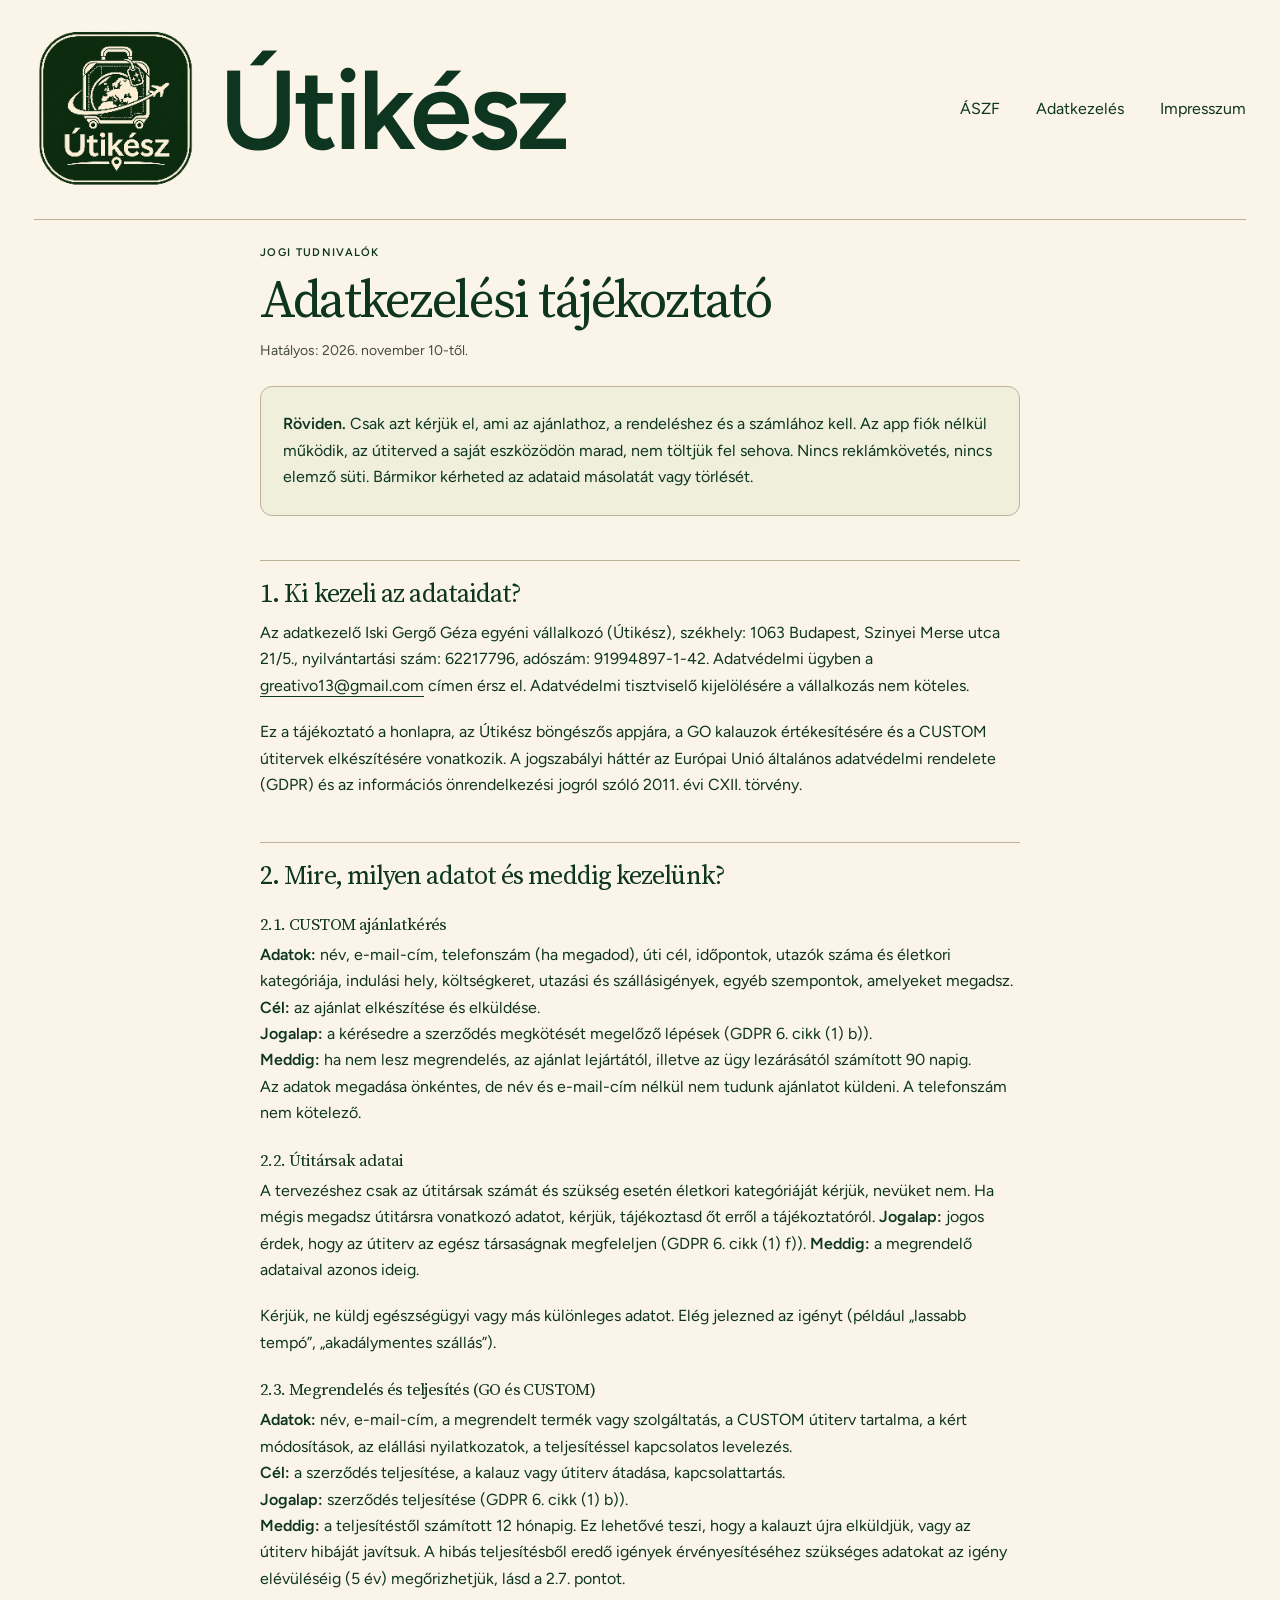
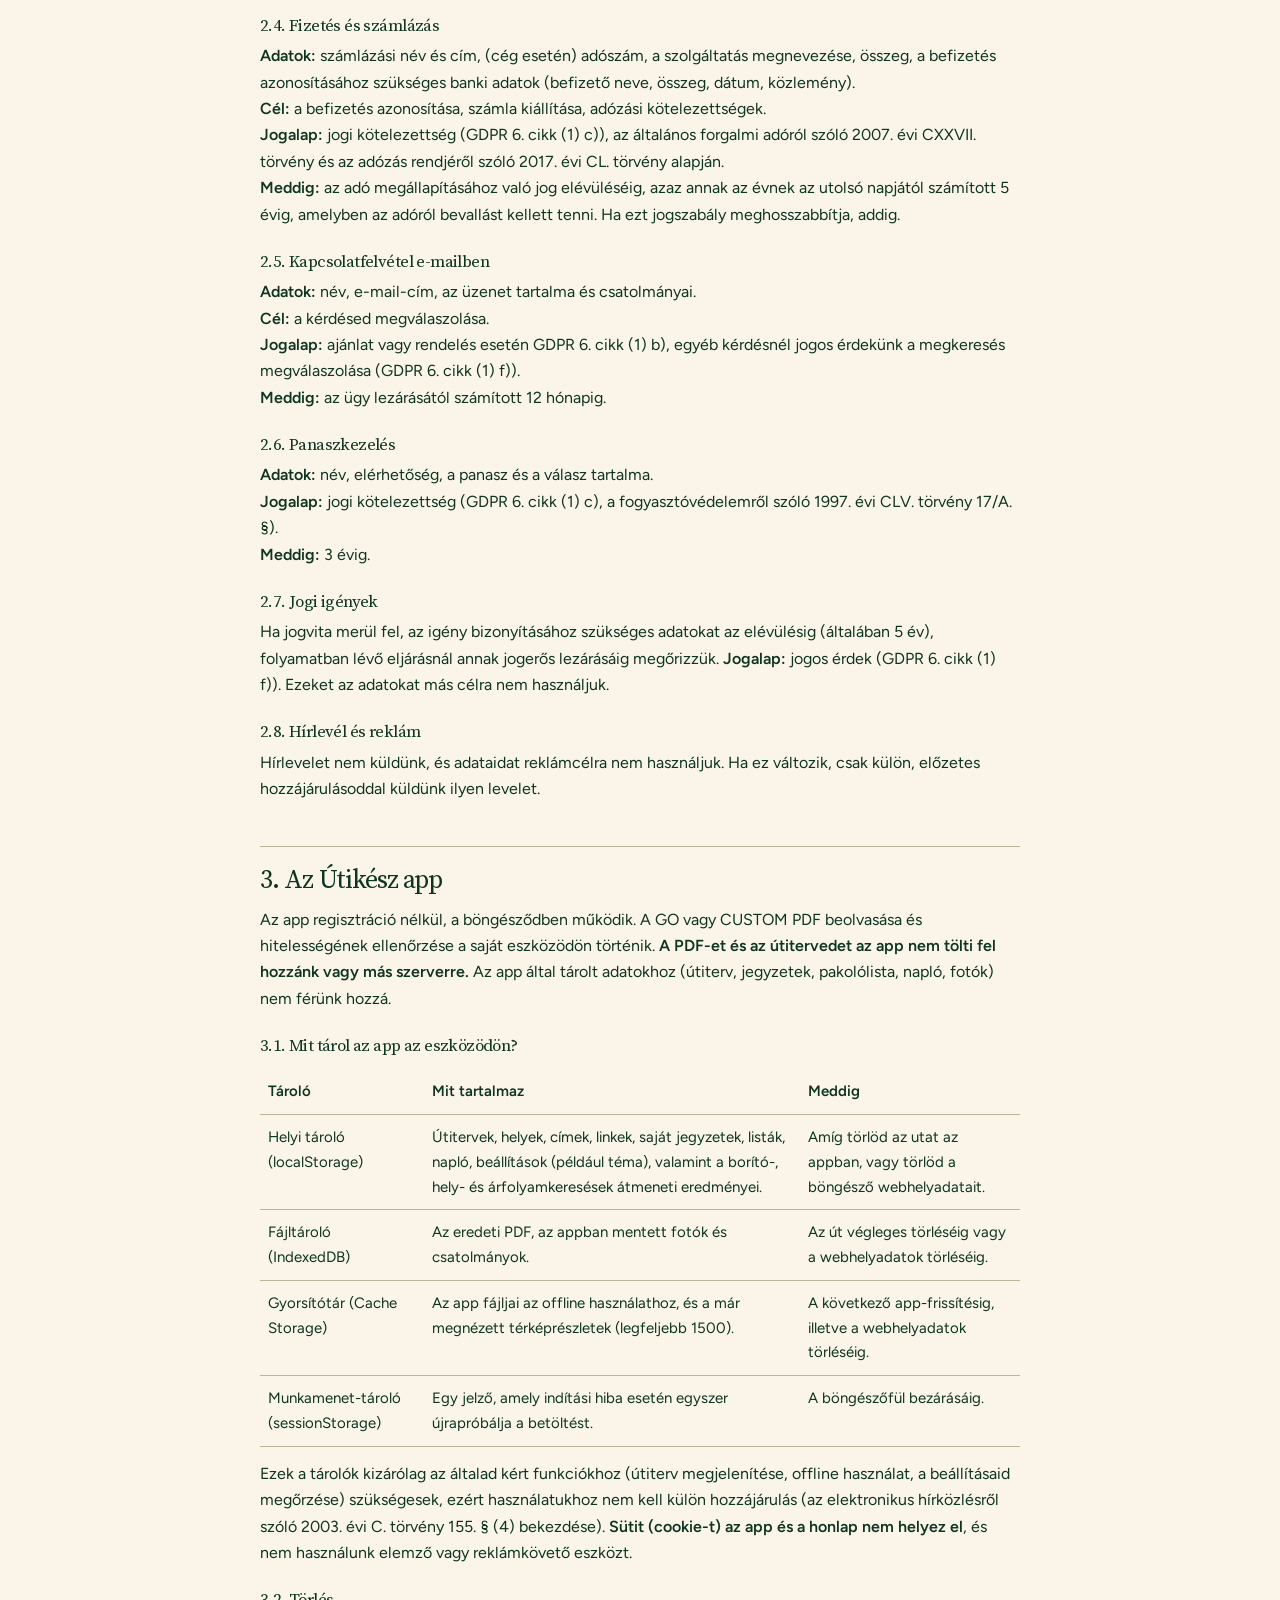
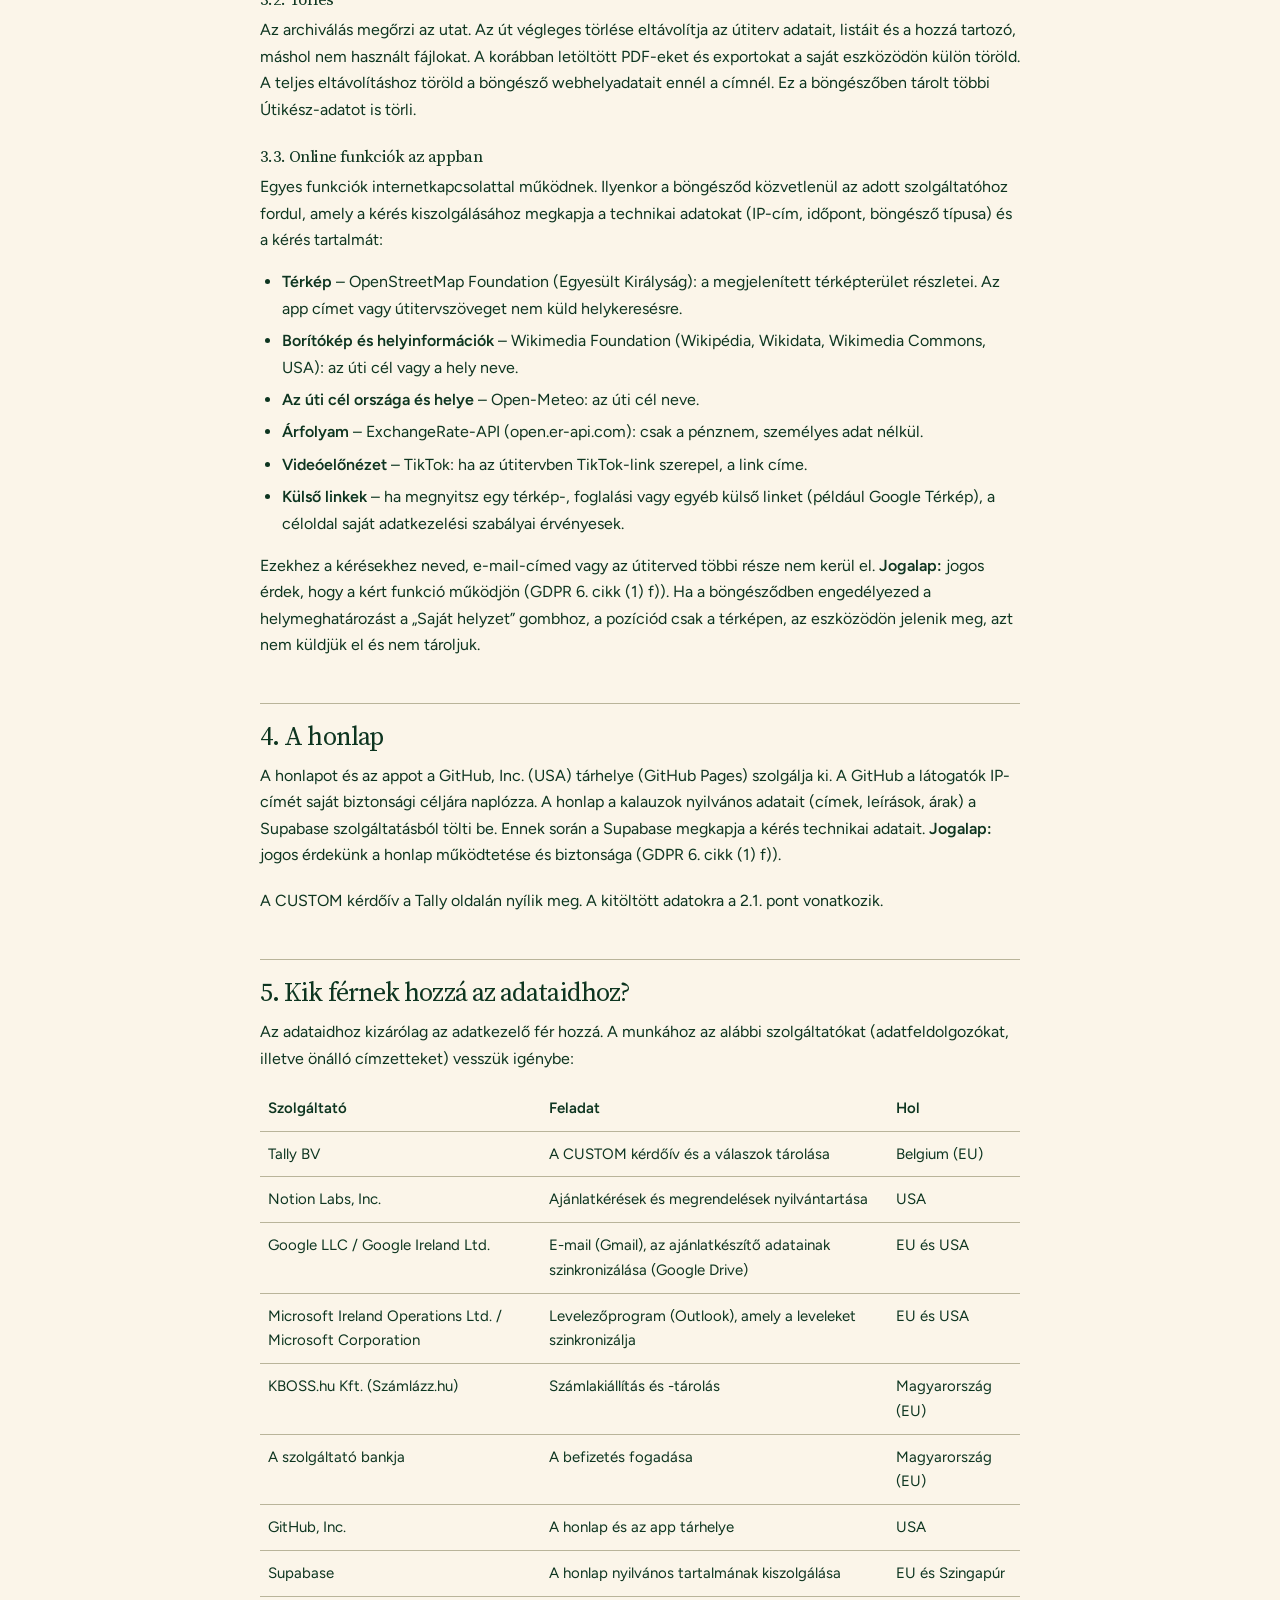
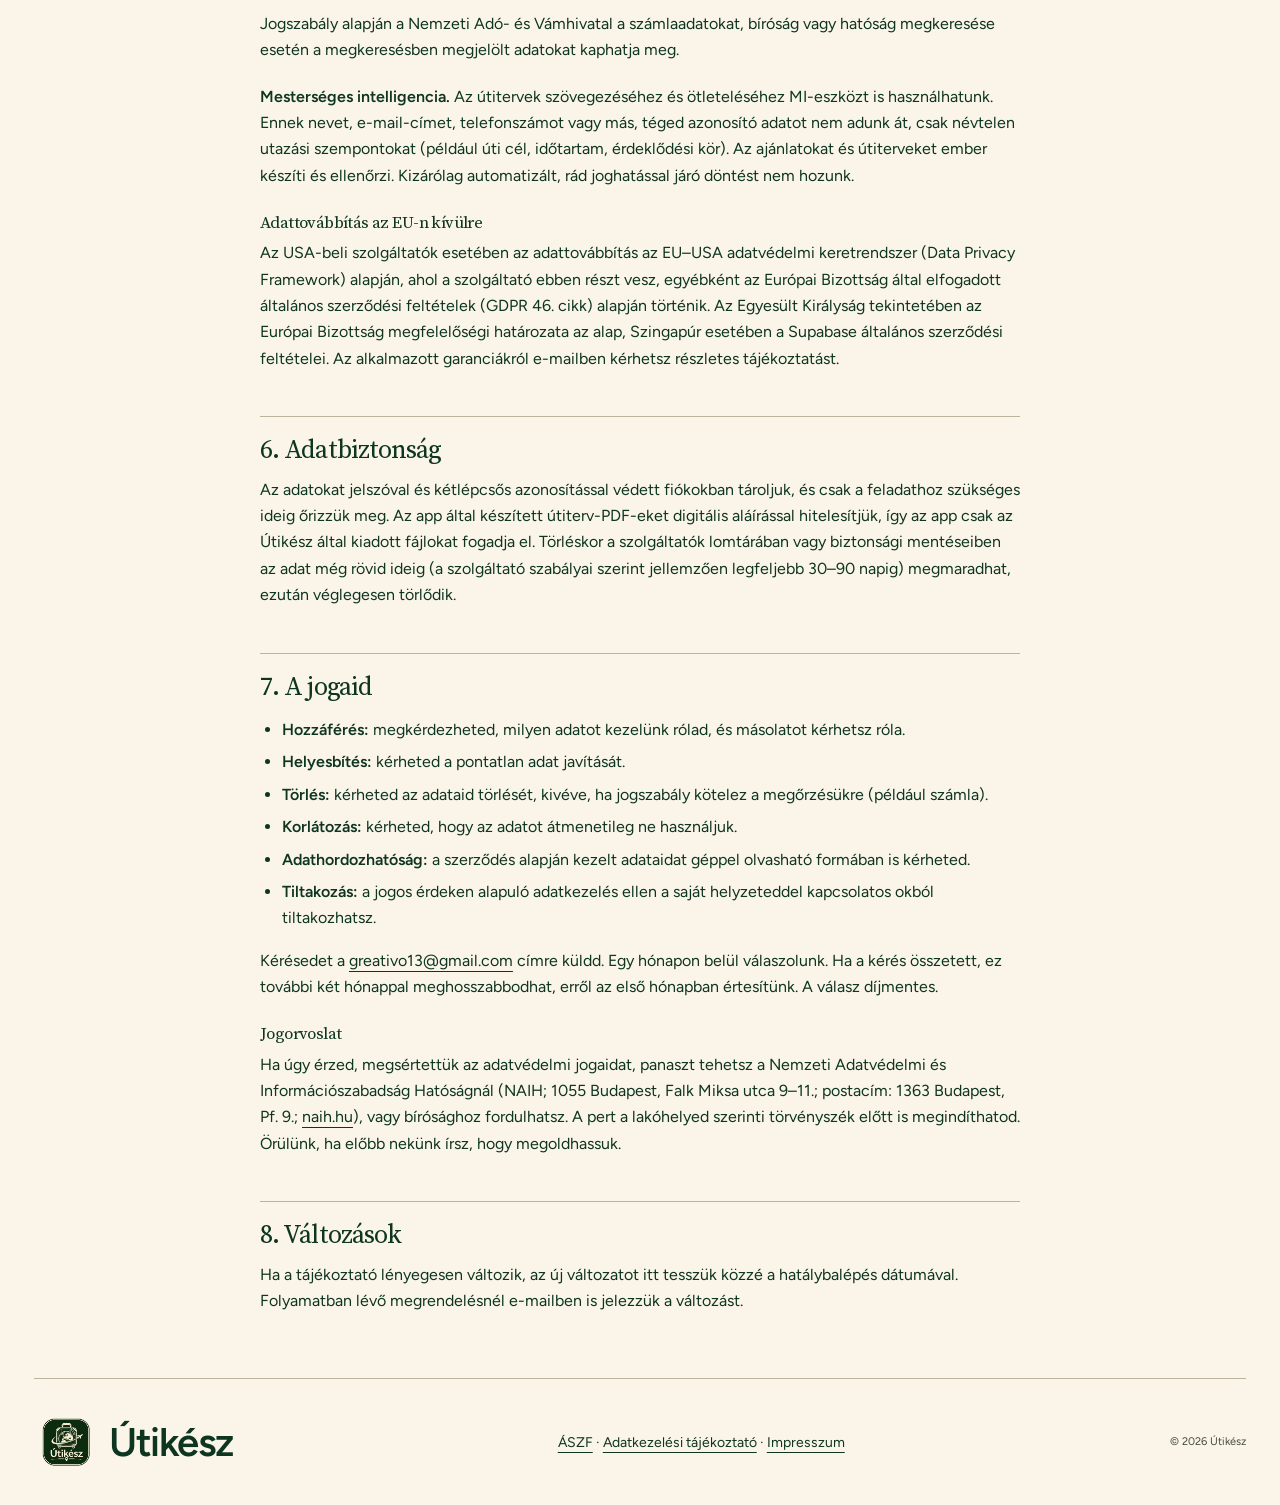
==== adatvedelem.html @ be601ffb "Jogi oldalak: ÁSZF, adatkezelési tájékoztató, impresszum Co-Authored-By: Claude Opus 5.5 <noreply@an" ====
<!doctype html>
<html lang="hu">
<head>
<meta charset="utf-8">
<meta name="viewport" content="width=device-width,initial-scale=1">
<meta name="theme-color" content="#173f35">
<title>Adatkezelési tájékoztató – Útikész</title>
<link rel="icon" href="./site-utikesz-logo.png">
<link rel="stylesheet" href="./site.css">
<link rel="stylesheet" href="./legal.css">
</head>
<body>
<header class="header wrap"><a class="brand" href="./honlap.html" aria-label="Útikész kezdőlap"><img src="./site-utikesz-logo.png" alt=""><span>Útikész</span></a><nav aria-label="Jogi oldalak"><a href="./aszf.html">ÁSZF</a><a href="./adatvedelem.html" aria-current="page">Adatkezelés</a><a href="./impresszum.html">Impresszum</a></nav></header>
<main class="wrap legal">
<p class="edition">JOGI TUDNIVALÓK</p>
<h1>Adatkezelési tájékoztató</h1>
<p class="legal-meta">Hatályos: 2026. november 10-től.</p>

<div class="legal-box">
<p><strong>Röviden.</strong> Csak azt kérjük el, ami az ajánlathoz, a rendeléshez és a számlához kell. Az app fiók nélkül működik, az útiterved a saját eszközödön marad, nem töltjük fel sehova. Nincs reklámkövetés, nincs elemző süti. Bármikor kérheted az adataid másolatát vagy törlését.</p>
</div>

<section>
<h2>1. Ki kezeli az adataidat?</h2>
<p>Az adatkezelő Iski Gergő Géza egyéni vállalkozó (Útikész), székhely: 1063 Budapest, Szinyei Merse utca 21/5., nyilvántartási szám: 62217796, adószám: 91994897-1-42. Adatvédelmi ügyben a <a href="mailto:greativo13@gmail.com">greativo13@gmail.com</a> címen érsz el. Adatvédelmi tisztviselő kijelölésére a vállalkozás nem köteles.</p>
<p>Ez a tájékoztató a honlapra, az Útikész böngészős appjára, a GO kalauzok értékesítésére és a CUSTOM útitervek elkészítésére vonatkozik. A jogszabályi háttér az Európai Unió általános adatvédelmi rendelete (GDPR) és az információs önrendelkezési jogról szóló 2011. évi CXII. törvény.</p>
</section>

<section>
<h2>2. Mire, milyen adatot és meddig kezelünk?</h2>

<h3>2.1. CUSTOM ajánlatkérés</h3>
<p><strong>Adatok:</strong> név, e-mail-cím, telefonszám (ha megadod), úti cél, időpontok, utazók száma és életkori kategóriája, indulási hely, költségkeret, utazási és szállásigények, egyéb szempontok, amelyeket megadsz.<br>
<strong>Cél:</strong> az ajánlat elkészítése és elküldése.<br>
<strong>Jogalap:</strong> a kérésedre a szerződés megkötését megelőző lépések (GDPR 6. cikk (1) b)).<br>
<strong>Meddig:</strong> ha nem lesz megrendelés, az ajánlat lejártától, illetve az ügy lezárásától számított 90 napig.<br>
Az adatok megadása önkéntes, de név és e-mail-cím nélkül nem tudunk ajánlatot küldeni. A telefonszám nem kötelező.</p>

<h3>2.2. Útitársak adatai</h3>
<p>A tervezéshez csak az útitársak számát és szükség esetén életkori kategóriáját kérjük, nevüket nem. Ha mégis megadsz útitársra vonatkozó adatot, kérjük, tájékoztasd őt erről a tájékoztatóról. <strong>Jogalap:</strong> jogos érdek, hogy az útiterv az egész társaságnak megfeleljen (GDPR 6. cikk (1) f)). <strong>Meddig:</strong> a megrendelő adataival azonos ideig.</p>
<p>Kérjük, ne küldj egészségügyi vagy más különleges adatot. Elég jelezned az igényt (például „lassabb tempó”, „akadálymentes szállás”).</p>

<h3>2.3. Megrendelés és teljesítés (GO és CUSTOM)</h3>
<p><strong>Adatok:</strong> név, e-mail-cím, a megrendelt termék vagy szolgáltatás, a CUSTOM útiterv tartalma, a kért módosítások, az elállási nyilatkozatok, a teljesítéssel kapcsolatos levelezés.<br>
<strong>Cél:</strong> a szerződés teljesítése, a kalauz vagy útiterv átadása, kapcsolattartás.<br>
<strong>Jogalap:</strong> szerződés teljesítése (GDPR 6. cikk (1) b)).<br>
<strong>Meddig:</strong> a teljesítéstől számított 12 hónapig. Ez lehetővé teszi, hogy a kalauzt újra elküldjük, vagy az útiterv hibáját javítsuk. A hibás teljesítésből eredő igények érvényesítéséhez szükséges adatokat az igény elévüléséig (5 év) megőrizhetjük, lásd a 2.7. pontot.</p>

<h3>2.4. Fizetés és számlázás</h3>
<p><strong>Adatok:</strong> számlázási név és cím, (cég esetén) adószám, a szolgáltatás megnevezése, összeg, a befizetés azonosításához szükséges banki adatok (befizető neve, összeg, dátum, közlemény).<br>
<strong>Cél:</strong> a befizetés azonosítása, számla kiállítása, adózási kötelezettségek.<br>
<strong>Jogalap:</strong> jogi kötelezettség (GDPR 6. cikk (1) c)), az általános forgalmi adóról szóló 2007. évi CXXVII. törvény és az adózás rendjéről szóló 2017. évi CL. törvény alapján.<br>
<strong>Meddig:</strong> az adó megállapításához való jog elévüléséig, azaz annak az évnek az utolsó napjától számított 5 évig, amelyben az adóról bevallást kellett tenni. Ha ezt jogszabály meghosszabbítja, addig.</p>

<h3>2.5. Kapcsolatfelvétel e-mailben</h3>
<p><strong>Adatok:</strong> név, e-mail-cím, az üzenet tartalma és csatolmányai.<br>
<strong>Cél:</strong> a kérdésed megválaszolása.<br>
<strong>Jogalap:</strong> ajánlat vagy rendelés esetén GDPR 6. cikk (1) b), egyéb kérdésnél jogos érdekünk a megkeresés megválaszolása (GDPR 6. cikk (1) f)).<br>
<strong>Meddig:</strong> az ügy lezárásától számított 12 hónapig.</p>

<h3>2.6. Panaszkezelés</h3>
<p><strong>Adatok:</strong> név, elérhetőség, a panasz és a válasz tartalma.<br>
<strong>Jogalap:</strong> jogi kötelezettség (GDPR 6. cikk (1) c), a fogyasztóvédelemről szóló 1997. évi CLV. törvény 17/A. §).<br>
<strong>Meddig:</strong> 3 évig.</p>

<h3>2.7. Jogi igények</h3>
<p>Ha jogvita merül fel, az igény bizonyításához szükséges adatokat az elévülésig (általában 5 év), folyamatban lévő eljárásnál annak jogerős lezárásáig megőrizzük. <strong>Jogalap:</strong> jogos érdek (GDPR 6. cikk (1) f)). Ezeket az adatokat más célra nem használjuk.</p>

<h3>2.8. Hírlevél és reklám</h3>
<p>Hírlevelet nem küldünk, és adataidat reklámcélra nem használjuk. Ha ez változik, csak külön, előzetes hozzájárulásoddal küldünk ilyen levelet.</p>
</section>

<section>
<h2>3. Az Útikész app</h2>
<p>Az app regisztráció nélkül, a böngésződben működik. A GO vagy CUSTOM PDF beolvasása és hitelességének ellenőrzése a saját eszközödön történik. <strong>A PDF-et és az útitervedet az app nem tölti fel hozzánk vagy más szerverre.</strong> Az app által tárolt adatokhoz (útiterv, jegyzetek, pakolólista, napló, fotók) nem férünk hozzá.</p>
<h3>3.1. Mit tárol az app az eszközödön?</h3>
<table class="legal-table">
<thead><tr><th>Tároló</th><th>Mit tartalmaz</th><th>Meddig</th></tr></thead>
<tbody>
<tr><td>Helyi tároló (localStorage)</td><td>Útitervek, helyek, címek, linkek, saját jegyzetek, listák, napló, beállítások (például téma), valamint a borító-, hely- és árfolyamkeresések átmeneti eredményei.</td><td>Amíg törlöd az utat az appban, vagy törlöd a böngésző webhelyadatait.</td></tr>
<tr><td>Fájltároló (IndexedDB)</td><td>Az eredeti PDF, az appban mentett fotók és csatolmányok.</td><td>Az út végleges törléséig vagy a webhelyadatok törléséig.</td></tr>
<tr><td>Gyorsítótár (Cache Storage)</td><td>Az app fájljai az offline használathoz, és a már megnézett térképrészletek (legfeljebb 1500).</td><td>A következő app-frissítésig, illetve a webhelyadatok törléséig.</td></tr>
<tr><td>Munkamenet-tároló (sessionStorage)</td><td>Egy jelző, amely indítási hiba esetén egyszer újrapróbálja a betöltést.</td><td>A böngészőfül bezárásáig.</td></tr>
</tbody>
</table>
<p>Ezek a tárolók kizárólag az általad kért funkciókhoz (útiterv megjelenítése, offline használat, a beállításaid megőrzése) szükségesek, ezért használatukhoz nem kell külön hozzájárulás (az elektronikus hírközlésről szóló 2003. évi C. törvény 155. § (4) bekezdése). <strong>Sütit (cookie-t) az app és a honlap nem helyez el</strong>, és nem használunk elemző vagy reklámkövető eszközt.</p>
<h3>3.2. Törlés</h3>
<p>Az archiválás megőrzi az utat. Az út végleges törlése eltávolítja az útiterv adatait, listáit és a hozzá tartozó, máshol nem használt fájlokat. A korábban letöltött PDF-eket és exportokat a saját eszközödön külön töröld. A teljes eltávolításhoz töröld a böngésző webhelyadatait ennél a címnél. Ez a böngészőben tárolt többi Útikész-adatot is törli.</p>
<h3>3.3. Online funkciók az appban</h3>
<p>Egyes funkciók internetkapcsolattal működnek. Ilyenkor a böngésződ közvetlenül az adott szolgáltatóhoz fordul, amely a kérés kiszolgálásához megkapja a technikai adatokat (IP-cím, időpont, böngésző típusa) és a kérés tartalmát:</p>
<ul>
<li><strong>Térkép</strong> – OpenStreetMap Foundation (Egyesült Királyság): a megjelenített térképterület részletei. Az app címet vagy útitervszöveget nem küld helykeresésre.</li>
<li><strong>Borítókép és helyinformációk</strong> – Wikimedia Foundation (Wikipédia, Wikidata, Wikimedia Commons, USA): az úti cél vagy a hely neve.</li>
<li><strong>Az úti cél országa és helye</strong> – Open-Meteo: az úti cél neve.</li>
<li><strong>Árfolyam</strong> – ExchangeRate-API (open.er-api.com): csak a pénznem, személyes adat nélkül.</li>
<li><strong>Videóelőnézet</strong> – TikTok: ha az útitervben TikTok-link szerepel, a link címe.</li>
<li><strong>Külső linkek</strong> – ha megnyitsz egy térkép-, foglalási vagy egyéb külső linket (például Google Térkép), a céloldal saját adatkezelési szabályai érvényesek.</li>
</ul>
<p>Ezekhez a kérésekhez neved, e-mail-címed vagy az útiterved többi része nem kerül el. <strong>Jogalap:</strong> jogos érdek, hogy a kért funkció működjön (GDPR 6. cikk (1) f)). Ha a böngésződben engedélyezed a helymeghatározást a „Saját helyzet” gombhoz, a pozíciód csak a térképen, az eszközödön jelenik meg, azt nem küldjük el és nem tároljuk.</p>
</section>

<section>
<h2>4. A honlap</h2>
<p>A honlapot és az appot a GitHub, Inc. (USA) tárhelye (GitHub Pages) szolgálja ki. A GitHub a látogatók IP-címét saját biztonsági céljára naplózza. A honlap a kalauzok nyilvános adatait (címek, leírások, árak) a Supabase szolgáltatásból tölti be. Ennek során a Supabase megkapja a kérés technikai adatait. <strong>Jogalap:</strong> jogos érdekünk a honlap működtetése és biztonsága (GDPR 6. cikk (1) f)).</p>
<p>A CUSTOM kérdőív a Tally oldalán nyílik meg. A kitöltött adatokra a 2.1. pont vonatkozik.</p>
</section>

<section>
<h2>5. Kik férnek hozzá az adataidhoz?</h2>
<p>Az adataidhoz kizárólag az adatkezelő fér hozzá. A munkához az alábbi szolgáltatókat (adatfeldolgozókat, illetve önálló címzetteket) vesszük igénybe:</p>
<table class="legal-table">
<thead><tr><th>Szolgáltató</th><th>Feladat</th><th>Hol</th></tr></thead>
<tbody>
<tr><td>Tally BV</td><td>A CUSTOM kérdőív és a válaszok tárolása</td><td>Belgium (EU)</td></tr>
<tr><td>Notion Labs, Inc.</td><td>Ajánlatkérések és megrendelések nyilvántartása</td><td>USA</td></tr>
<tr><td>Google LLC / Google Ireland Ltd.</td><td>E-mail (Gmail), az ajánlatkészítő adatainak szinkronizálása (Google Drive)</td><td>EU és USA</td></tr>
<tr><td>Microsoft Ireland Operations Ltd. / Microsoft Corporation</td><td>Levelezőprogram (Outlook), amely a leveleket szinkronizálja</td><td>EU és USA</td></tr>
<tr><td>KBOSS.hu Kft. (Számlázz.hu)</td><td>Számlakiállítás és -tárolás</td><td>Magyarország (EU)</td></tr>
<tr><td>A szolgáltató bankja</td><td>A befizetés fogadása</td><td>Magyarország (EU)</td></tr>
<tr><td>GitHub, Inc.</td><td>A honlap és az app tárhelye</td><td>USA</td></tr>
<tr><td>Supabase</td><td>A honlap nyilvános tartalmának kiszolgálása</td><td>EU és Szingapúr</td></tr>
</tbody>
</table>
<p>Jogszabály alapján a Nemzeti Adó- és Vámhivatal a számlaadatokat, bíróság vagy hatóság megkeresése esetén a megkeresésben megjelölt adatokat kaphatja meg.</p>
<p><strong>Mesterséges intelligencia.</strong> Az útitervek szövegezéséhez és ötleteléséhez MI-eszközt is használhatunk. Ennek nevet, e-mail-címet, telefonszámot vagy más, téged azonosító adatot nem adunk át, csak névtelen utazási szempontokat (például úti cél, időtartam, érdeklődési kör). Az ajánlatokat és útiterveket ember készíti és ellenőrzi. Kizárólag automatizált, rád joghatással járó döntést nem hozunk.</p>
<h3>Adattovábbítás az EU-n kívülre</h3>
<p>Az USA-beli szolgáltatók esetében az adattovábbítás az EU–USA adatvédelmi keretrendszer (Data Privacy Framework) alapján, ahol a szolgáltató ebben részt vesz, egyébként az Európai Bizottság által elfogadott általános szerződési feltételek (GDPR 46. cikk) alapján történik. Az Egyesült Királyság tekintetében az Európai Bizottság megfelelőségi határozata az alap, Szingapúr esetében a Supabase általános szerződési feltételei. Az alkalmazott garanciákról e-mailben kérhetsz részletes tájékoztatást.</p>
</section>

<section>
<h2>6. Adatbiztonság</h2>
<p>Az adatokat jelszóval és kétlépcsős azonosítással védett fiókokban tároljuk, és csak a feladathoz szükséges ideig őrizzük meg. Az app által készített útiterv-PDF-eket digitális aláírással hitelesítjük, így az app csak az Útikész által kiadott fájlokat fogadja el. Törléskor a szolgáltatók lomtárában vagy biztonsági mentéseiben az adat még rövid ideig (a szolgáltató szabályai szerint jellemzően legfeljebb 30–90 napig) megmaradhat, ezután véglegesen törlődik.</p>
</section>

<section>
<h2>7. A jogaid</h2>
<ul>
<li><strong>Hozzáférés:</strong> megkérdezheted, milyen adatot kezelünk rólad, és másolatot kérhetsz róla.</li>
<li><strong>Helyesbítés:</strong> kérheted a pontatlan adat javítását.</li>
<li><strong>Törlés:</strong> kérheted az adataid törlését, kivéve, ha jogszabály kötelez a megőrzésükre (például számla).</li>
<li><strong>Korlátozás:</strong> kérheted, hogy az adatot átmenetileg ne használjuk.</li>
<li><strong>Adathordozhatóság:</strong> a szerződés alapján kezelt adataidat géppel olvasható formában is kérheted.</li>
<li><strong>Tiltakozás:</strong> a jogos érdeken alapuló adatkezelés ellen a saját helyzeteddel kapcsolatos okból tiltakozhatsz.</li>
</ul>
<p>Kérésedet a <a href="mailto:greativo13@gmail.com">greativo13@gmail.com</a> címre küldd. Egy hónapon belül válaszolunk. Ha a kérés összetett, ez további két hónappal meghosszabbodhat, erről az első hónapban értesítünk. A válasz díjmentes.</p>
<h3>Jogorvoslat</h3>
<p>Ha úgy érzed, megsértettük az adatvédelmi jogaidat, panaszt tehetsz a Nemzeti Adatvédelmi és Információszabadság Hatóságnál (NAIH; 1055 Budapest, Falk Miksa utca 9–11.; postacím: 1363 Budapest, Pf. 9.; <a href="https://www.naih.hu" target="_blank" rel="noopener">naih.hu</a>), vagy bírósághoz fordulhatsz. A pert a lakóhelyed szerinti törvényszék előtt is megindíthatod. Örülünk, ha előbb nekünk írsz, hogy megoldhassuk.</p>
</section>

<section>
<h2>8. Változások</h2>
<p>Ha a tájékoztató lényegesen változik, az új változatot itt tesszük közzé a hatálybalépés dátumával. Folyamatban lévő megrendelésnél e-mailben is jelezzük a változást.</p>
</section>
</main>
<footer class="wrap footer"><a class="brand" href="./honlap.html"><img src="./site-utikesz-logo.png" alt=""><span>Útikész</span></a><p class="legal-links"><a href="./aszf.html">ÁSZF</a> · <a href="./adatvedelem.html">Adatkezelési tájékoztató</a> · <a href="./impresszum.html">Impresszum</a></p><small>© 2026 Útikész</small></footer>
</body>
</html>
---- site.css ----
@font-face{font-family:Source;src:url('./site-SourceSerif4-Regular.ttf')}@font-face{font-family:Figtree;src:url('./site-Figtree-Regular.ttf');font-weight:400}@font-face{font-family:Figtree;src:url('./site-Figtree-SemiBold.ttf');font-weight:600}
:root{--paper:#f6f3ea;--ink:#203e32;--muted:#60685c;--line:#c9cbbd;--gold:#a17d3b;--soft:#e8e9de}*{box-sizing:border-box}html{scroll-behavior:smooth;scroll-padding-top:25px}body{margin:0;background:var(--paper);color:var(--ink);font:16px/1.65 Figtree,sans-serif}body.modal-open{overflow:hidden}button,a,input{font:inherit}a{color:inherit;text-underline-offset:5px}button{cursor:pointer;color:inherit}button:focus-visible,a:focus-visible,summary:focus-visible{outline:2px solid var(--gold);outline-offset:5px}img{display:block;max-width:100%;height:auto}button img{width:100%}h1,h2,h3,p,figure{margin:0}h1,h2,h3{font-family:Source,serif;font-weight:400;line-height:1.13;letter-spacing:-.035em}h1{font-size:clamp(58px,6.5vw,94px)}h2{font-size:clamp(36px,4vw,54px)}h3{font-size:32px}p+p{margin-top:20px}.wrap{width:min(1160px,calc(100% - 80px));margin-inline:auto}.header{display:flex;justify-content:space-between;align-items:center;min-height:110px;border-bottom:1px solid var(--line);gap:30px}.brand{display:flex;align-items:center;gap:10px;text-decoration:none;font-size:29px;font-weight:600;letter-spacing:-1.5px}.brand img{width:43px;height:52px;object-fit:contain}.header nav{display:flex;gap:30px;font-size:14px}.header nav a{text-decoration:none}.header nav a:hover{text-decoration:underline}.menu-toggle{display:none}.hero{display:grid;grid-template-columns:1.1fr 1fr;gap:88px;padding-block:64px 70px;align-items:center}.edition{font-size:11px;font-weight:600;letter-spacing:.12em;line-height:1.5}.hero .edition{display:flex;justify-content:space-between;border-bottom:1px solid var(--line);padding-bottom:12px;margin-bottom:31px}.place{color:var(--muted);font-size:13px;margin-bottom:16px}.hero h1{margin-bottom:26px}.hero-copy>p:not(.edition):not(.place):not(.small){max-width:460px}.lead{font-family:Source,serif;font-size:24px;line-height:1.35;letter-spacing:-.02em;margin-bottom:14px}.hero-copy>.lead+p{margin-top:0;color:var(--muted)}.hero-order{display:flex;flex-direction:column;margin-top:30px}.hero-order strong{font-size:25px;font-weight:600}.hero-order span{font-size:12px;color:var(--muted)}.actions{display:flex;align-items:center;flex-wrap:wrap;gap:18px;margin-block:20px}.button{display:inline-flex;justify-content:center;align-items:center;padding:13px 23px;border:1px solid var(--ink);text-decoration:none;font-size:14px;font-weight:600}.primary{background:var(--ink);color:var(--paper)}.primary:hover{background:#315444}.text-link{border:0;border-bottom:1px solid var(--gold);padding:0 0 3px;background:none;text-decoration:none;font-size:14px;display:inline-block}.text-link:hover{border-color:var(--ink)}.small,.tiny-note{font-size:12px;line-height:1.65;color:var(--muted)}.hero-cover button,.page-grid button{border:0;padding:0;background:transparent;display:block;width:100%}.hero-cover{max-width:405px;justify-self:end;width:100%}.hero-cover figcaption{display:flex;justify-content:space-between;gap:12px;font-size:10px;padding-top:15px;color:var(--muted)}.contents{border-top:1px solid var(--ink);padding-block:22px 65px}.contents>.edition{margin-bottom:18px}.contents-row{display:grid;grid-template-columns:60px 1fr 1fr;gap:20px;align-items:center;border-bottom:1px solid var(--line);padding:18px 0}.chapter{font-size:13px;color:var(--gold)}.contents-row h2{font-size:28px;letter-spacing:-.02em}.contents-row p{font-size:14px;color:var(--muted)}.preview-spread{background:var(--soft);padding-block:65px}.section-head{display:grid;grid-template-columns:1fr 1fr;align-items:end;gap:70px;margin-bottom:40px}.section-head .edition{margin-bottom:15px}.section-head>p,.section-head>div>p:not(.edition){font-size:15px;color:var(--muted);max-width:470px}.section-head>.text-link{justify-self:end}.page-grid{display:grid;grid-template-columns:1fr 1fr;gap:42px}.page-grid img{border:1px solid #d4d1c4}.page-grid button:hover img{border-color:var(--gold)}figcaption{font-size:13px;line-height:1.5;padding-top:16px}figcaption b{display:block;font-weight:600}figcaption span{color:var(--muted)}.preview-spread .small{margin-top:25px}.section{padding-block:80px}.service-row{border-top:1px solid var(--line);padding:35px 0;display:grid;grid-template-columns:1fr 1fr;gap:95px}.service-row h3{margin-block:12px 16px}.service-row p{max-width:510px;color:var(--muted)}.service-price{display:flex;flex-direction:column;align-items:flex-start;gap:12px}.service-price strong{font-size:30px;line-height:1.25}.service-price span{font-size:13px;color:var(--muted);max-width:370px}.services>.small{border-top:1px solid var(--line);padding-top:20px}.app-section{background:#e7e8de}.app-section .text-link{margin-top:18px}.app-images{display:grid;grid-template-columns:1fr 1fr;gap:38px;max-width:800px;margin:0 auto}.app-images figure{max-width:380px}.app-images img{width:100%;border:1px solid #516153}.app-section .small{max-width:800px;margin:25px auto 0}.format-section{border-bottom:1px solid var(--line)}.format-grid{display:grid;grid-template-columns:1fr 1fr;gap:70px;margin-top:24px}.format-grid h2{font-size:42px}.format-grid p{font-size:15px;color:var(--muted)}.format-grid strong{color:var(--ink);font-weight:600}.about-grid{display:grid;grid-template-columns:1fr 1fr;gap:70px}.about-grid h2{margin-top:18px}.about-grid>div>p:not(.edition){max-width:500px}.signature{font-family:Source,serif;font-size:23px;margin-top:28px!important}.about-section{background:#eeeae0}.faq-section{max-width:900px}.faq-section .section-head{grid-template-columns:1fr}details{border-top:1px solid var(--line)}details:last-child{border-bottom:1px solid var(--line)}summary{cursor:pointer;padding:22px 0;font-weight:600;font-size:16px}details p{max-width:700px;font-size:14px;color:var(--muted);padding:0 25px 24px 0}.contact-section{padding-block:20px 70px}.contact-section h2{margin-block:12px 25px}.contact-section>a{font-size:23px;text-decoration-color:var(--gold)}.footer{border-top:1px solid var(--line);padding-block:30px;display:flex;align-items:center;gap:40px;justify-content:space-between}.footer p{font-family:Source,serif;font-size:20px}.footer small{font-size:11px;color:var(--muted)}
.product-dialog{border:0;background:var(--paper);color:var(--ink);width:min(1100px,calc(100% - 50px));max-height:calc(100dvh - 50px);padding:0;overscroll-behavior:contain}.product-dialog::backdrop{background:#17281ed9}.close-dialog{position:sticky;top:12px;float:right;margin:12px 12px 0 0;width:40px;height:40px;border:1px solid var(--line);background:var(--paper);font-size:28px;line-height:1;z-index:3}.product-top{display:grid;grid-template-columns:.75fr 1fr;gap:50px;padding:55px 50px 40px;clear:both}.product-cover img{width:100%}.product-top h2{font-size:40px;margin-block:12px 22px}.product-top>div>p:not(.eyebrow){font-size:14px;color:var(--muted)}.product-numbers{display:flex;gap:25px;margin-block:22px}.product-numbers span{font-size:11px}.product-numbers strong{display:block;font-size:25px;font-weight:600}.product-top h3{font-size:24px}.check-list{font-size:13px;padding-left:18px;line-height:1.8}.product-format{border-block:1px solid var(--line);padding-block:15px;margin-block:20px}.product-format svg{display:none}.product-format p{font-size:12px;color:var(--muted)}.product-buy{display:flex;flex-wrap:wrap;align-items:center;gap:18px}.product-buy>strong{font-size:28px}.product-buy small{font-size:18px}.preview-section{padding:35px 50px;background:var(--soft)}.preview-heading{display:flex;justify-content:space-between;align-items:end;gap:20px}.preview-heading h3{font-size:30px;margin-top:10px}.preview-tabs{display:flex;gap:20px;margin-block:25px 20px;border-bottom:1px solid var(--line)}.preview-tabs button{border:0;border-bottom:2px solid transparent;background:none;padding:10px 3px;font-size:13px}.preview-tabs button[aria-selected=true]{border-color:var(--gold);font-weight:600}.preview-page{max-width:760px;margin:auto}.preview-page img{width:100%}.preview-section>.tiny-note{margin-top:20px}[hidden]{display:none!important}
@media(min-width:1450px){.hero{gap:110px}.hero-cover{max-width:440px}}
@media(max-width:900px){.wrap{width:calc(100% - 48px)}.header{min-height:88px}.header nav{gap:18px;font-size:12px}.hero{gap:35px;padding-block:45px}.hero h1{font-size:64px}.hero-cover{max-width:330px}.hero .lead{font-size:21px}.hero-copy>p:not(.edition):not(.place):not(.small){font-size:14px}.hero-copy .small{font-size:11px}.hero-order{margin-top:20px}.hero .edition{font-size:10px;margin-bottom:22px}.section-head,.service-row,.about-grid,.format-grid{gap:40px}.contents-row{grid-template-columns:40px 1fr 1fr}.contents-row h2{font-size:24px}.page-grid{gap:25px}.product-top{gap:30px;padding:35px 30px}.product-top h2{font-size:32px}.preview-section{padding:30px}.footer{gap:20px}.footer p{font-size:17px}}
@media(max-width:650px){.wrap{width:calc(100% - 36px)}.header{min-height:80px;position:relative}.brand{font-size:26px}.brand img{width:35px;height:43px}.menu-toggle{display:block;background:none;border:1px solid var(--line);padding:6px 12px;font-size:13px}.header nav{display:none;position:absolute;top:79px;left:-18px;right:-18px;background:var(--paper);border-bottom:1px solid var(--line);padding:25px 18px;z-index:5;font-size:16px}.header nav.is-open{display:flex;flex-direction:column}.hero{grid-template-columns:1fr;gap:35px;padding-block:28px 40px}.hero h1{font-size:clamp(53px,12vw,76px);margin-bottom:20px}.hero .edition{margin-bottom:20px}.hero .place{font-size:12px;margin-bottom:12px}.hero .lead{font-size:23px}.hero-copy>p:not(.edition):not(.place):not(.small){font-size:15px;max-width:none}.hero-order{margin-top:20px}.hero-order strong{font-size:25px}.actions{gap:15px}.hero-cover{max-width:350px;justify-self:center}.hero-cover figcaption{font-size:10px}.contents{padding-bottom:40px}.contents-row{grid-template-columns:25px 1fr;gap:6px 15px;padding:15px 0}.contents-row h2{font-size:26px}.contents-row p{grid-column:2;font-size:13px}.chapter{grid-row:1/3;align-self:start;padding-top:6px}.section{padding-block:50px}.section-head{grid-template-columns:1fr;gap:20px;margin-bottom:28px}.section-head>.text-link{justify-self:start}.edition{font-size:10px}.section-head h2,h2{font-size:39px}.preview-spread{padding-block:45px}.page-grid{grid-template-columns:1fr;gap:30px}.page-grid figure{max-width:480px;margin:auto}.page-grid figcaption{font-size:12px}.preview-spread .small{font-size:11px}.service-row{grid-template-columns:1fr;gap:25px;padding:28px 0}.service-row h3{font-size:30px}.service-row p{font-size:14px}.service-price strong{font-size:28px}.service-price span{max-width:none}.app-images{gap:16px}.app-images figcaption{font-size:11px}.app-images figcaption span{display:block;font-size:10px}.app-section .small{font-size:11px}.format-grid,.about-grid{grid-template-columns:1fr;gap:24px}.format-grid h2{font-size:35px}.format-grid p,.about-grid>div>p{font-size:15px}.about-grid h2{margin-top:12px}.signature{font-size:22px!important}.faq-section .section-head{margin-bottom:25px}summary{font-size:14px;padding:20px 0}details p{font-size:13px;padding-right:10px}.contact-section{padding-block:10px 45px}.contact-section>a{font-size:20px}.footer{flex-wrap:wrap;gap:12px 20px;padding-block:25px}.footer p{font-size:16px}.footer small{width:100%}.product-dialog{width:calc(100% - 16px);max-height:calc(100dvh - 16px)}.product-top{grid-template-columns:1fr;padding:20px 23px 30px;gap:25px}.product-cover{max-width:230px;justify-self:center}.product-top h2{font-size:34px}.product-top .button{font-size:12px}.product-numbers{gap:26px}.preview-section{padding:28px 18px}.preview-heading{display:block}.preview-heading .text-link{font-size:12px;margin-top:15px}.preview-tabs{gap:16px}.preview-tabs button{font-size:12px}.close-dialog{width:35px;height:35px}.product-format p{font-size:12px}}
@media(prefers-reduced-motion:reduce){html{scroll-behavior:auto}}
@media(max-width:650px){.hero .hero-copy>.lead{font-size:23px}.app-images{grid-template-columns:1fr;gap:30px;max-width:380px}.app-images figcaption{font-size:13px}.app-images figcaption span{font-size:12px}}

/* Selected Product Design: personal city journal, brand-first. */
:root{--paper:#fbf5e9;--ink:#0d3520;--muted:#444b40;--line:#b9b49a;--gold:#8c8846;--soft:#efefdc}
.wrap{width:min(1360px,calc(100% - 68px))}.header{min-height:184px;gap:50px}.header .brand{font-size:clamp(65px,6.8vw,100px);letter-spacing:-4px;gap:23px;line-height:1;font-weight:600}.header .brand img{width:145px;height:145px;object-fit:contain}.header nav{font-size:16px;gap:36px}.hero{grid-template-columns:1fr 1fr;gap:30px;padding-block:44px 36px;align-items:stretch;min-height:600px}.hero .edition{border:0;display:block;margin:0 0 38px;padding:0;color:#58642f;font-size:14px;letter-spacing:.15em}.hero h1{font-size:clamp(66px,7.05vw,105px);line-height:1.1;letter-spacing:-.045em;margin-bottom:24px}.hero .hero-copy>p.hero-description{font-family:Figtree,sans-serif;font-size:clamp(21px,2.35vw,30px);line-height:1.4;max-width:570px;margin:0}.hero-actions{display:flex;flex-direction:column;align-items:flex-start;gap:14px;margin-top:42px}.hero-actions .button{font-size:21px;padding:13px 28px;border-radius:7px;line-height:1.35}.secondary{background:transparent;color:var(--ink)}.secondary:hover{background:var(--soft)}.hero-photos{display:grid;grid-template-columns:1fr 1fr;gap:10px;min-width:0}.hero-photos img{width:100%;height:100%;max-height:650px;object-fit:cover;min-height:480px}.hero-copy{padding-bottom:15px}.service-catalog{border-top:1px solid var(--line);padding-top:6px}.catalog-row{display:grid;grid-template-columns:27% 1fr 22%;gap:35px;padding:38px 0;border-bottom:1px solid #d5c9a6;align-items:start}.catalog-label{border-right:1px solid var(--gold);height:100%;padding-right:20px}.catalog-label>span{font-size:22px;color:var(--gold);font-weight:600}.catalog-label h2{font-size:clamp(48px,5.1vw,73px);line-height:1.1;margin-top:5px;letter-spacing:-.05em}.catalog-copy h3{font-size:clamp(27px,3vw,43px);letter-spacing:-.04em;margin-bottom:17px}.catalog-copy p{font-size:16px;line-height:1.6;max-width:550px}.catalog-copy .text-link{margin-top:16px}.catalog-price{padding-top:26px;text-align:right}.catalog-price strong{font-family:Source,serif;font-size:clamp(26px,2.8vw,40px);line-height:1.15;white-space:nowrap}.catalog-price small{display:block;font-size:12px;line-height:1.5;margin-top:12px;color:var(--muted)}.booking-note{padding:15px 0 25px}.guide-section{background:var(--soft);padding-block:45px}.guide-layout{display:grid;grid-template-columns:1.1fr .9fr .9fr;gap:40px;align-items:center}.guide-copy .edition{color:#68783d;font-size:13px;margin-bottom:30px}.guide-copy h2{font-size:clamp(45px,5.5vw,76px);line-height:1.1;margin-bottom:23px}.guide-copy>p:not(.edition):not(.small){font-size:20px;line-height:1.45}.guide-copy .small{margin-top:16px}.guide-copy .text-link{margin-top:20px}.guide-cover{border:0;padding:0;background:none;max-width:340px;justify-self:center}.guide-cover img{width:100%}.guide-price{font-family:Source,serif;font-size:44px;line-height:1.1;font-weight:400;display:block;border-bottom:1px solid var(--line);padding-bottom:28px;margin-bottom:25px}.guide-format h3{font-family:Figtree,sans-serif;font-size:23px;font-weight:600;line-height:1.3;letter-spacing:0}.guide-format p{font-size:16px;font-style:italic;margin-top:23px}.guide-info>.text-link{margin-top:25px}.app-section{background:var(--paper)}.footer .brand img{width:65px;height:65px}.footer .brand{font-size:40px}.about-section{background:#f0ecdf}
@media(min-width:1250px){.hero{gap:45px;min-height:720px;padding-block:60px 55px}.header{min-height:220px}.header .brand img{width:165px;height:165px}.hero-photos img{min-height:570px}.catalog-row{padding-block:48px}.hero-actions{margin-top:48px}}
@media(max-width:1100px) and (min-width:701px){.header{gap:25px}.header .brand{font-size:65px;gap:16px}.header .brand img{width:130px;height:130px}.header nav{gap:22px;font-size:14px}.hero h1{font-size:70px}.hero .hero-copy>p.hero-description{font-size:24px}.hero-actions .button{font-size:18px;padding:13px 22px}.catalog-row{gap:25px;grid-template-columns:29% 1fr 23%}.catalog-copy p{font-size:14px}.guide-layout{gap:28px}.guide-copy>p:not(.edition):not(.small){font-size:18px}.guide-format h3{font-size:20px}.guide-price{font-size:36px}}
@media(max-width:700px){.wrap{width:calc(100% - 36px)}.header{min-height:112px;gap:15px}.header .brand{font-size:47px;gap:12px;letter-spacing:-2px}.header .brand img{width:78px;height:78px}.menu-toggle{display:block;padding:8px 12px;background:none;border:1px solid var(--line);font-size:13px}.header nav{display:none;top:111px;left:-18px;right:-18px;gap:20px;font-size:16px;padding:25px 18px}.header nav.is-open{display:flex}.hero{grid-template-columns:1fr;gap:30px;min-height:0;padding-block:30px 35px}.hero .edition{font-size:11px;margin-bottom:23px}.hero h1{font-size:clamp(44px,7.5vw,65px);line-height:1.13;margin-bottom:21px;letter-spacing:-.045em}.hero .hero-copy>p.hero-description{font-size:21px;line-height:1.4}.hero-actions{margin-top:25px;gap:12px}.hero-actions .button{font-size:16px;padding:13px 19px}.hero-photos{gap:9px;height:310px}.hero-photos img{min-height:0;height:310px;max-height:none}.hero-copy{padding-bottom:0}.catalog-row{grid-template-columns:1fr auto;gap:22px 15px;padding-block:28px}.catalog-label{grid-column:1;border:0;padding:0}.catalog-label>span{font-size:15px}.catalog-label h2{font-size:43px;margin-top:2px}.catalog-copy{grid-row:2;grid-column:1/-1}.catalog-copy h3{font-size:29px;margin-bottom:14px}.catalog-copy p{font-size:15px}.catalog-price{grid-row:1;grid-column:2;padding-top:20px;text-align:right;max-width:180px}.catalog-price strong{font-size:25px}.catalog-price small{font-size:10px;margin-top:7px}.catalog-copy .text-link{font-size:14px}.booking-note{font-size:11px;padding-bottom:22px}.guide-section{padding-block:35px}.guide-layout{grid-template-columns:1fr 1fr;gap:25px 18px}.guide-copy{grid-column:1/-1}.guide-copy .edition{font-size:11px;margin-bottom:18px}.guide-copy h2{font-size:44px}.guide-copy>p:not(.edition):not(.small){font-size:18px}.guide-copy h2 br{display:none}.guide-cover{grid-column:1;width:100%}.guide-info{grid-column:2}.guide-price{font-size:29px;margin-bottom:18px;padding-bottom:18px}.guide-format h3{font-size:16px;line-height:1.4}.guide-format p{font-size:12px;margin-top:16px}.guide-info>.text-link{font-size:12px;line-height:1.5;margin-top:18px}.footer .brand img{width:50px;height:50px}.footer .brand{font-size:31px}}
@media(min-width:701px){.header .brand{font-size:clamp(82px,8.9vw,112px);gap:20px}.hero h1{font-size:clamp(74px,7.5vw,108px)}.hero-actions .button{font-size:clamp(21px,2.4vw,27px);padding:13px 28px}.hero-photos{margin-right:-34px;width:calc(100% + 34px)}}
.header .brand img{transform:scale(1.28)}.hero h1{font-weight:600}.catalog-label h2,.catalog-copy h3,.catalog-price strong{font-weight:600}
@media(min-width:901px){.hero .hero-copy>p.hero-description{font-size:clamp(26px,2.5vw,32px);max-width:540px}.catalog-label h2{font-size:clamp(62px,6vw,82px)}.catalog-copy h3{font-size:clamp(32px,3.2vw,44px)}.catalog-copy p{font-size:16px}.catalog-row{padding-block:30px}.catalog-copy .text-link{margin-top:10px}.catalog-price{padding-top:28px}}
@media(min-width:701px) and (max-width:900px){.header{min-height:140px;gap:20px}.header .brand{font-size:56px;gap:15px}.header .brand img{width:90px;height:90px}.header nav{gap:17px;font-size:12px}.hero{grid-template-columns:1fr;gap:30px}.hero h1{font-size:70px}.hero-photos{height:420px;width:100%;margin-right:0}.hero-photos img{height:420px;min-height:0}.catalog-row{grid-template-columns:27% 1fr 24%;gap:22px}.catalog-label h2{font-size:46px}.catalog-price strong{font-size:27px}.catalog-copy h3{font-size:28px}}

@media(max-width:700px){.catalog-row{grid-template-columns:minmax(0,1fr);gap:15px}.catalog-label,.catalog-copy,.catalog-price{grid-column:1;grid-row:auto}.catalog-label h2{font-size:43px}.catalog-price{text-align:left;padding-top:0;max-width:none}.catalog-price small{font-size:12px;max-width:290px}.hero .hero-copy>p.hero-description{font-size:21px}.guide-info{min-width:0}.guide-copy h2{font-size:42px}}
@media(max-width:700px){.hero .hero-copy>p.hero-description:not(.small){font-size:21px;line-height:1.45}}

.catalog-price>.text-link{margin-top:12px;font-family:Figtree,sans-serif;font-size:13px}.booking-note{padding-block:10px 18px}@media(min-width:901px){.hero .edition{margin-bottom:30px}.hero h1{margin-bottom:20px}.hero .hero-copy>p.hero-description{line-height:1.3}.hero-actions{margin-top:32px}.hero-copy{padding-bottom:0}.catalog-row{padding-block:25px}}
---- legal.css ----
.legal{max-width:760px;padding-block:24px 64px}
.legal h1{font-family:Source,serif;font-weight:400;font-size:clamp(34px,6vw,52px);line-height:1.1;margin:8px 0 12px}
.legal h2{font-family:Source,serif;font-weight:400;font-size:26px;margin:44px 0 12px;padding-top:18px;border-top:1px solid var(--line)}
.legal h3{font-size:17px;margin:24px 0 8px}
.legal p,.legal li{line-height:1.65}
.legal ul,.legal ol{padding-left:22px}
.legal li{margin-bottom:6px}
.legal a{color:inherit}
.legal section{scroll-margin-top:16px}
.legal-meta{color:var(--muted);font-size:14px}
.legal-toc{margin:28px 0;padding:18px 22px;background:var(--soft);border-radius:12px}
.legal-toc ol{margin:0;columns:2;column-gap:32px}
.legal-box{margin:24px 0;padding:18px 22px;border:1px solid var(--line);border-radius:12px;background:var(--soft)}
.legal-box p{margin:6px 0}
.legal-table{width:100%;border-collapse:collapse;margin:14px 0;font-size:15px}
.legal-table th,.legal-table td{text-align:left;vertical-align:top;padding:10px 8px;border-bottom:1px solid var(--line)}
.legal-table th{font-weight:600}
.legal-links{font-family:inherit!important;font-size:14px!important}
.legal-links a{color:inherit}
@media (max-width:640px){
  .legal-toc ol{columns:1}
  .legal-table{font-size:14px}
  .legal-table thead{display:none}
  .legal-table tr{display:block;padding:10px 0;border-bottom:1px solid var(--line)}
  .legal-table td{display:block;border:0;padding:2px 0}
  .legal-table td:first-child{font-weight:600}
}
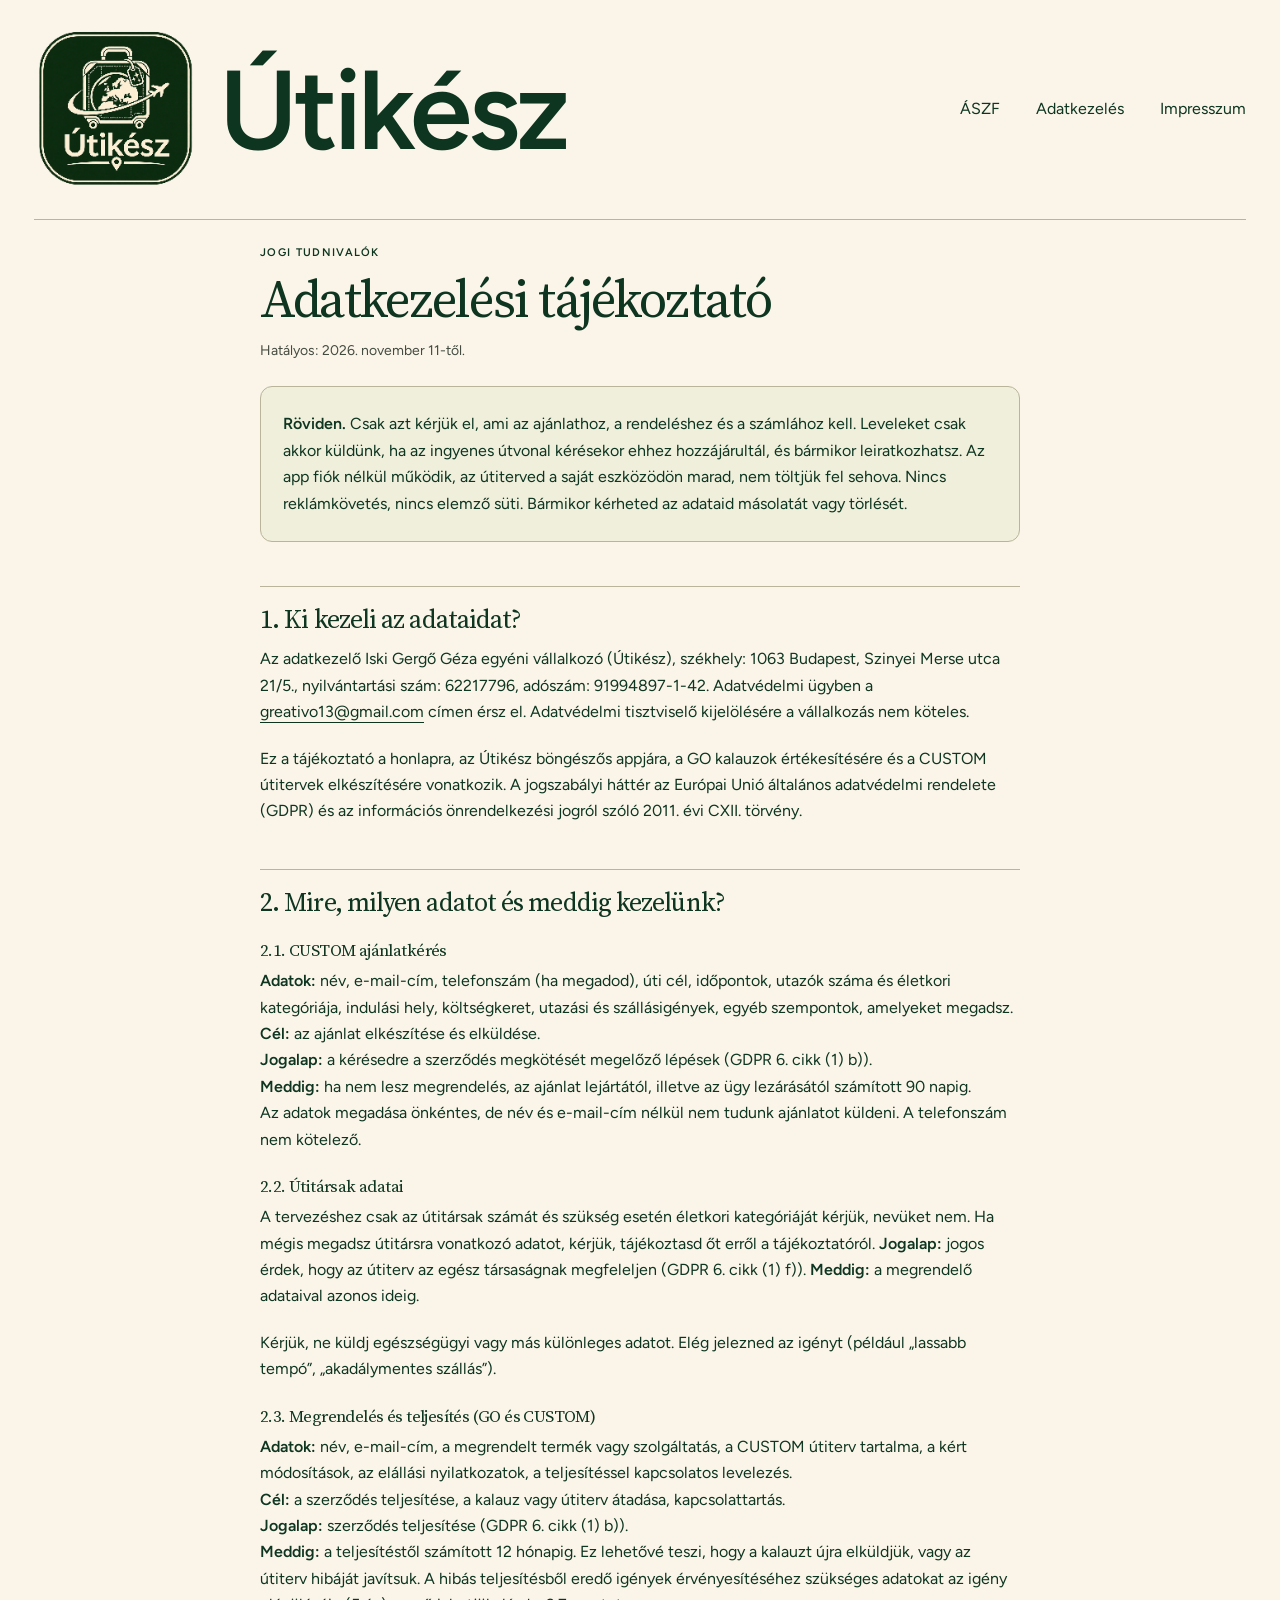
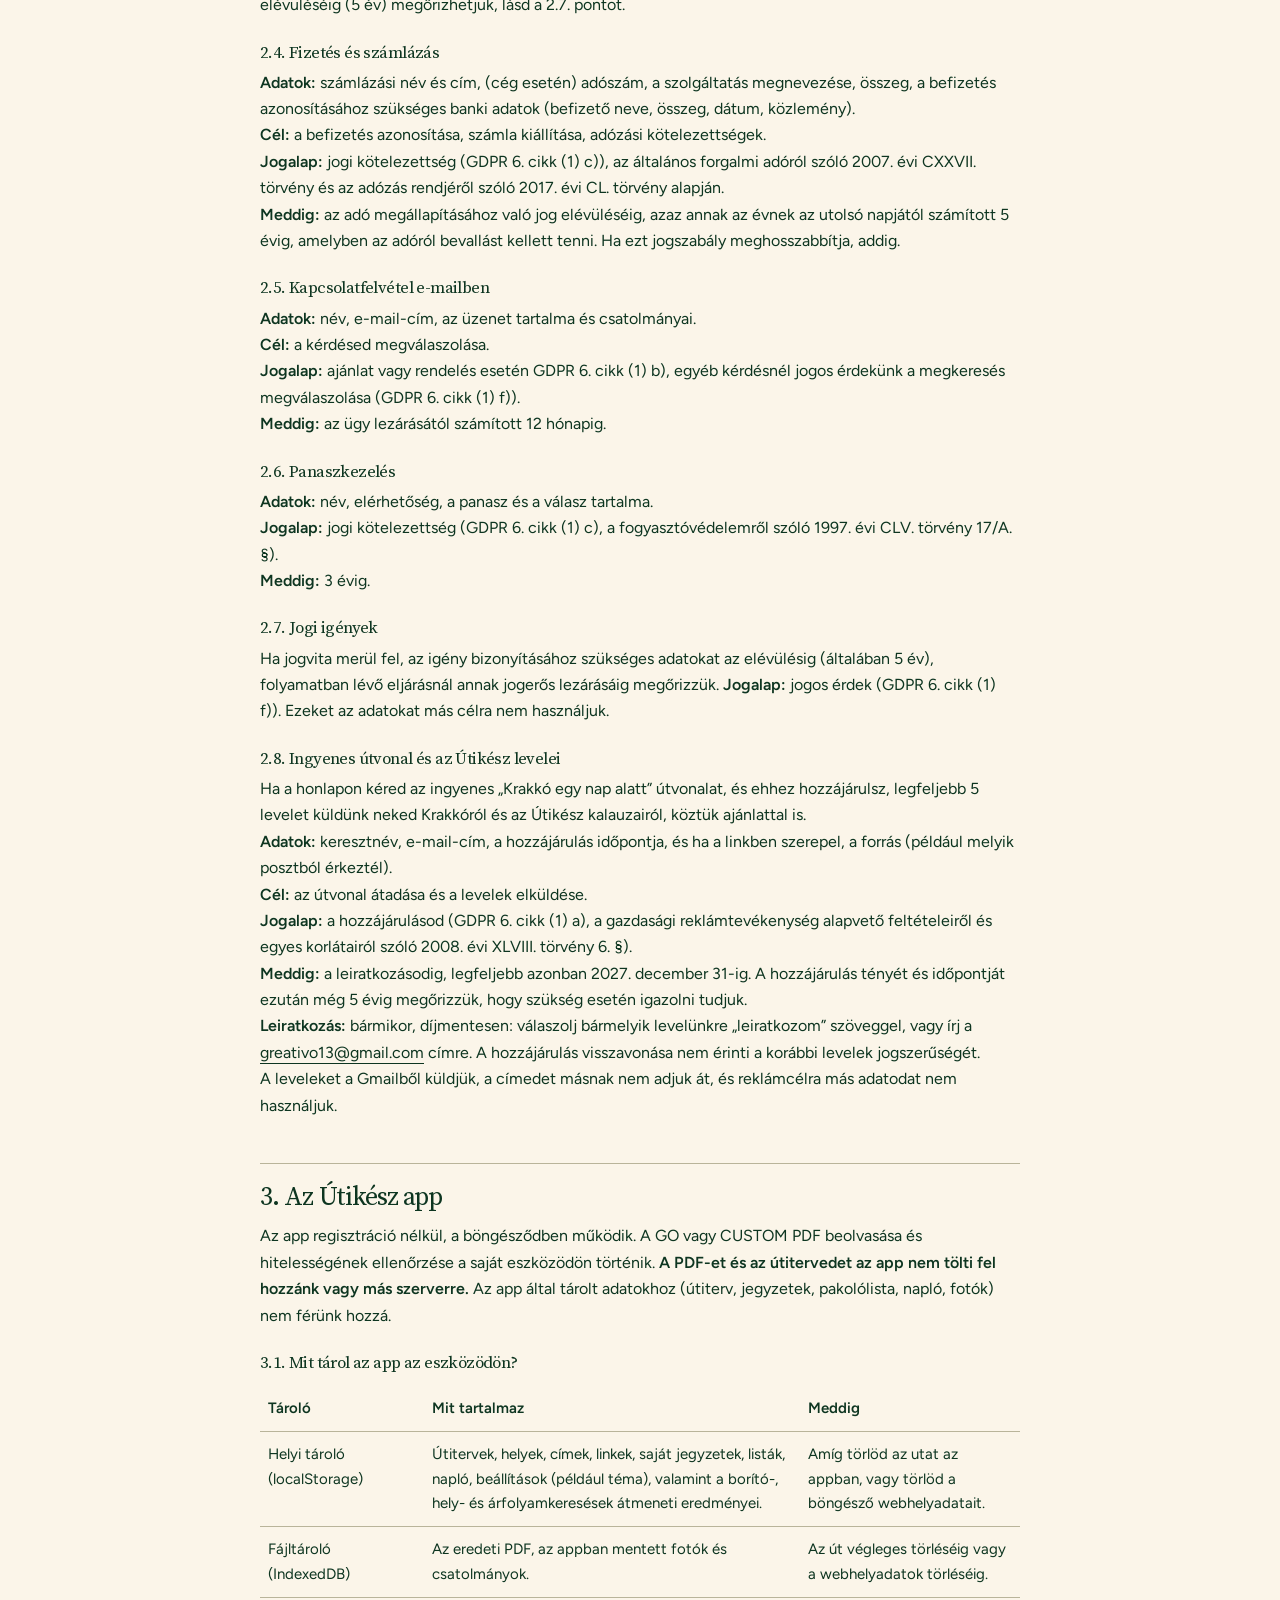
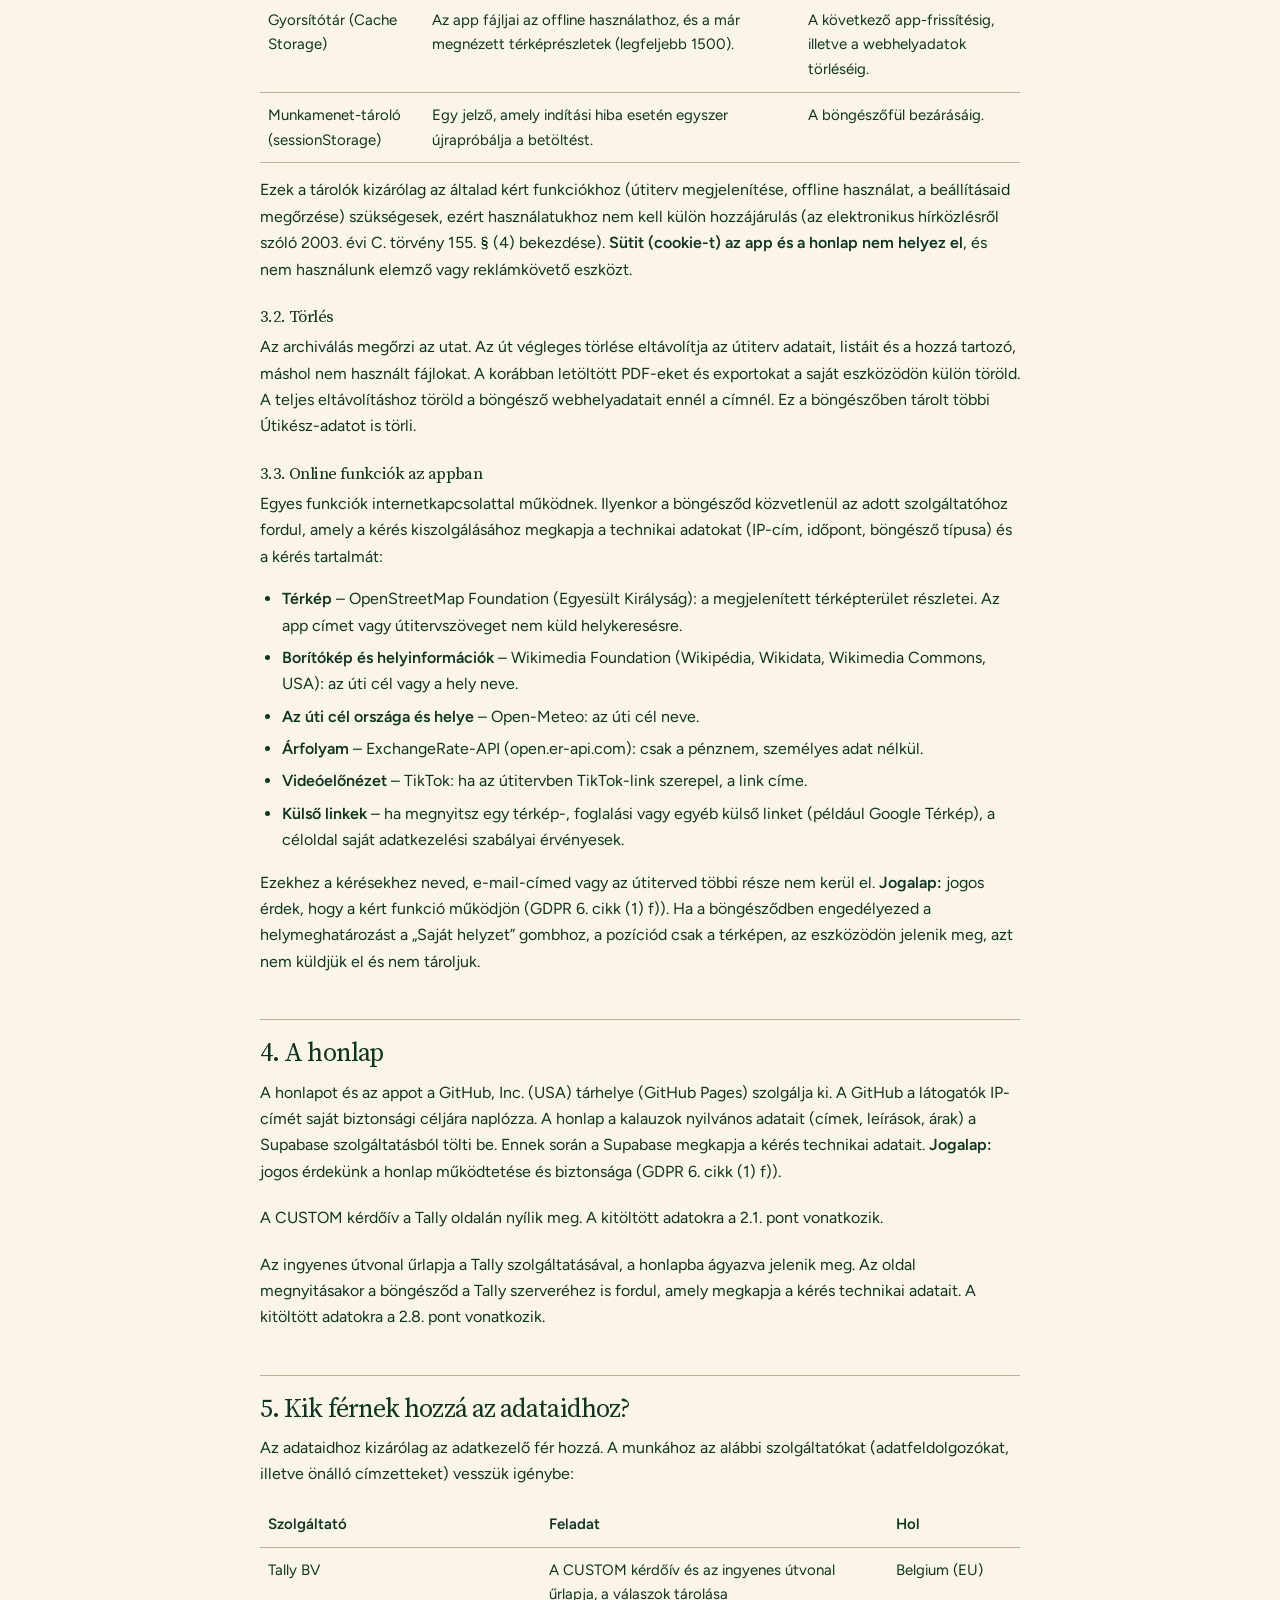
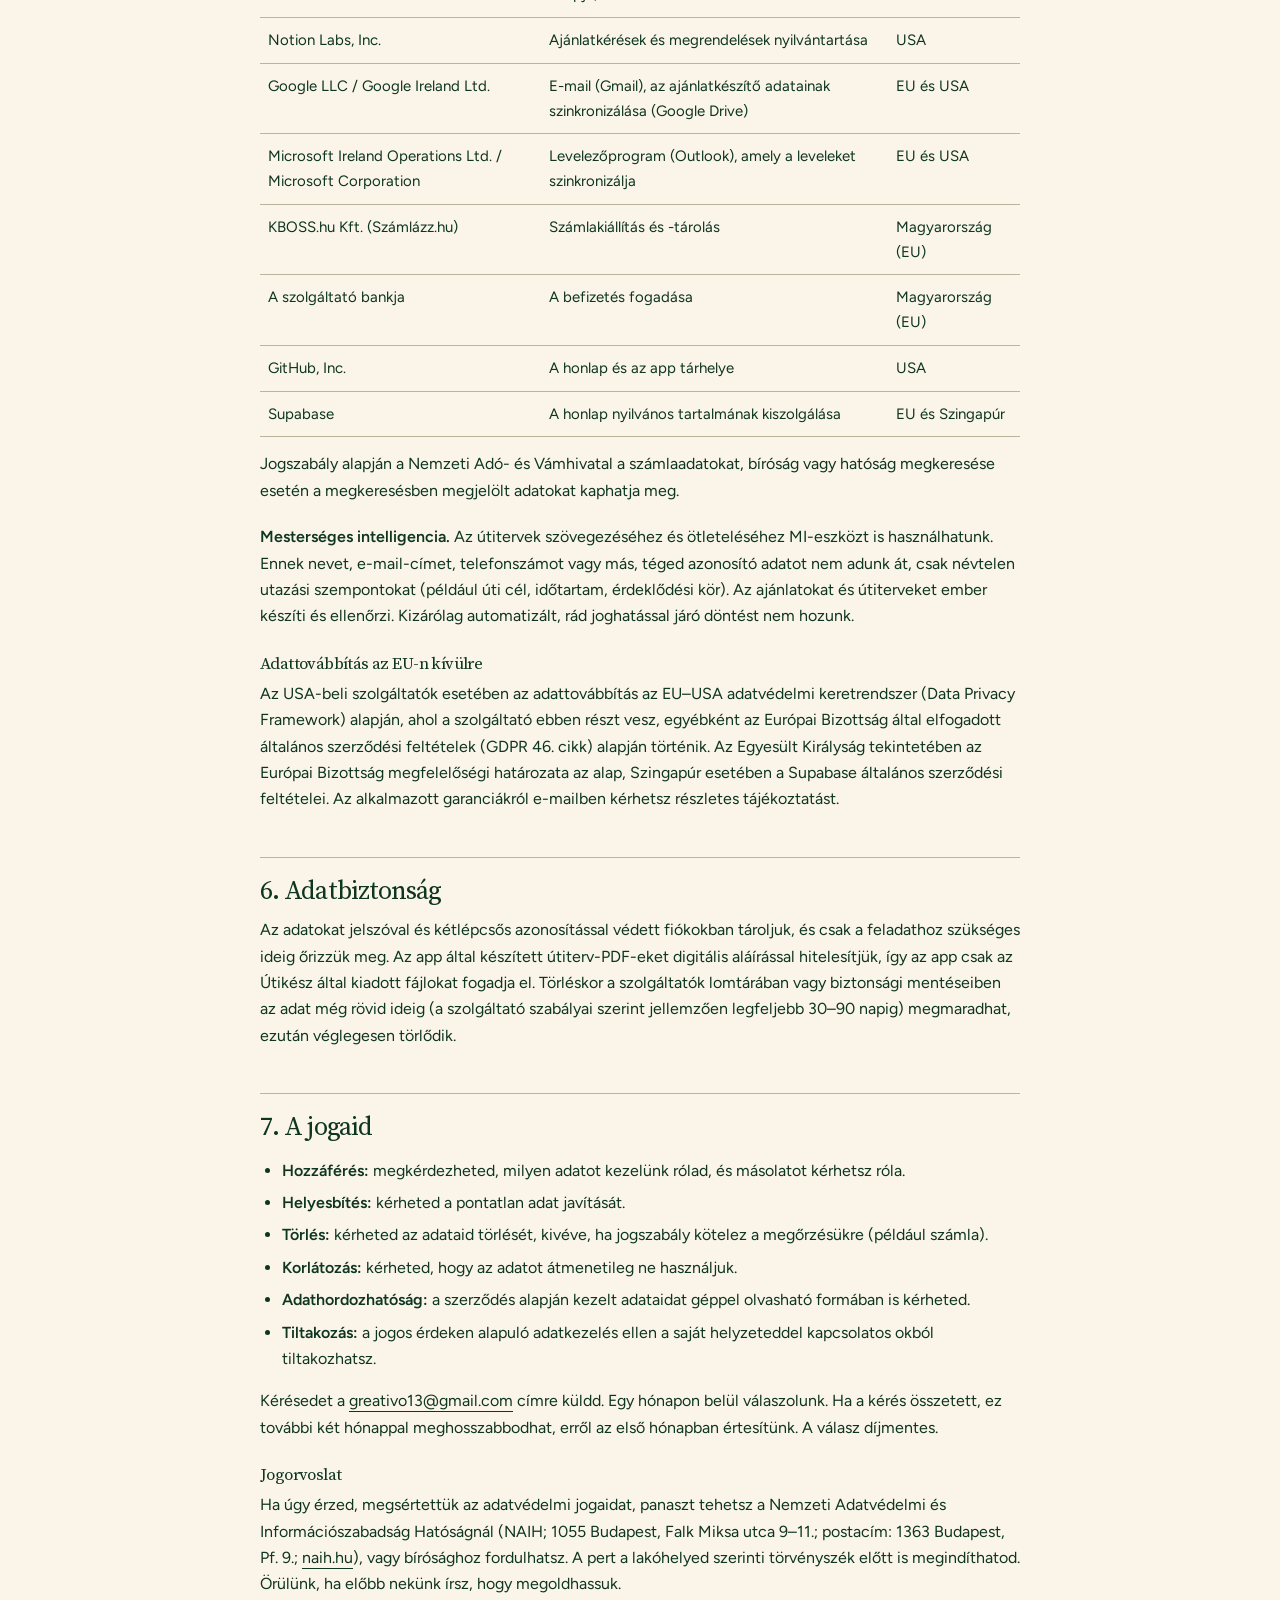
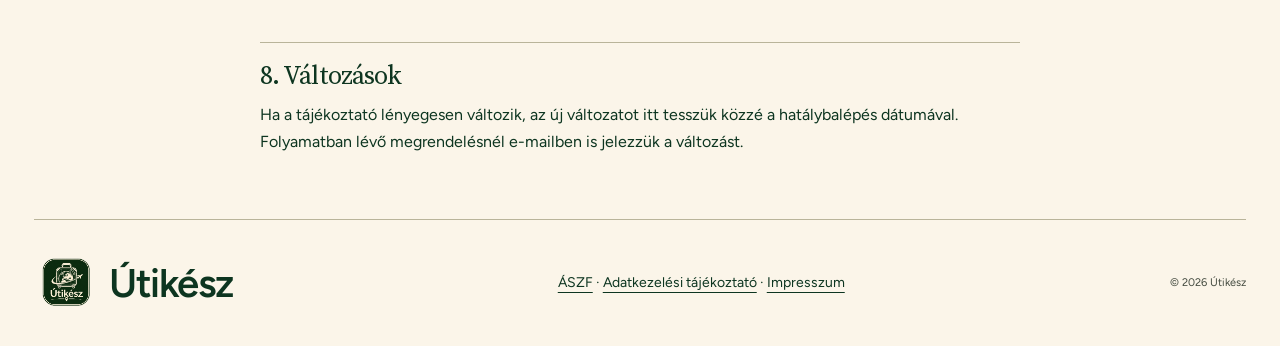
==== commit 499e1304: "Krakkó csali: feliratkozó és köszönő oldal, PDF, kiegészített adatkezelési tájékoztató (forrás funne" ====
--- a/adatvedelem.html
+++ b/adatvedelem.html
@@ -14,10 +14,10 @@
 <main class="wrap legal">
 <p class="edition">JOGI TUDNIVALÓK</p>
 <h1>Adatkezelési tájékoztató</h1>
-<p class="legal-meta">Hatályos: 2026. november 10-től.</p>
+<p class="legal-meta">Hatályos: 2026. november 11-től.</p>
 
 <div class="legal-box">
-<p><strong>Röviden.</strong> Csak azt kérjük el, ami az ajánlathoz, a rendeléshez és a számlához kell. Az app fiók nélkül működik, az útiterved a saját eszközödön marad, nem töltjük fel sehova. Nincs reklámkövetés, nincs elemző süti. Bármikor kérheted az adataid másolatát vagy törlését.</p>
+<p><strong>Röviden.</strong> Csak azt kérjük el, ami az ajánlathoz, a rendeléshez és a számlához kell. Leveleket csak akkor küldünk, ha az ingyenes útvonal kérésekor ehhez hozzájárultál, és bármikor leiratkozhatsz. Az app fiók nélkül működik, az útiterved a saját eszközödön marad, nem töltjük fel sehova. Nincs reklámkövetés, nincs elemző süti. Bármikor kérheted az adataid másolatát vagy törlését.</p>
 </div>
 
 <section>
@@ -66,8 +66,14 @@
 <h3>2.7. Jogi igények</h3>
 <p>Ha jogvita merül fel, az igény bizonyításához szükséges adatokat az elévülésig (általában 5 év), folyamatban lévő eljárásnál annak jogerős lezárásáig megőrizzük. <strong>Jogalap:</strong> jogos érdek (GDPR 6. cikk (1) f)). Ezeket az adatokat más célra nem használjuk.</p>
 
-<h3>2.8. Hírlevél és reklám</h3>
-<p>Hírlevelet nem küldünk, és adataidat reklámcélra nem használjuk. Ha ez változik, csak külön, előzetes hozzájárulásoddal küldünk ilyen levelet.</p>
+<h3>2.8. Ingyenes útvonal és az Útikész levelei</h3>
+<p>Ha a honlapon kéred az ingyenes „Krakkó egy nap alatt” útvonalat, és ehhez hozzájárulsz, legfeljebb 5 levelet küldünk neked Krakkóról és az Útikész kalauzairól, köztük ajánlattal is.<br>
+<strong>Adatok:</strong> keresztnév, e-mail-cím, a hozzájárulás időpontja, és ha a linkben szerepel, a forrás (például melyik posztból érkeztél).<br>
+<strong>Cél:</strong> az útvonal átadása és a levelek elküldése.<br>
+<strong>Jogalap:</strong> a hozzájárulásod (GDPR 6. cikk (1) a), a gazdasági reklámtevékenység alapvető feltételeiről és egyes korlátairól szóló 2008. évi XLVIII. törvény 6. §).<br>
+<strong>Meddig:</strong> a leiratkozásodig, legfeljebb azonban 2027. december 31-ig. A hozzájárulás tényét és időpontját ezután még 5 évig megőrizzük, hogy szükség esetén igazolni tudjuk.<br>
+<strong>Leiratkozás:</strong> bármikor, díjmentesen: válaszolj bármelyik levelünkre „leiratkozom” szöveggel, vagy írj a <a href="mailto:greativo13@gmail.com">greativo13@gmail.com</a> címre. A hozzájárulás visszavonása nem érinti a korábbi levelek jogszerűségét.<br>
+A leveleket a Gmailből küldjük, a címedet másnak nem adjuk át, és reklámcélra más adatodat nem használjuk.</p>
 </section>
 
 <section>
@@ -103,6 +109,7 @@
 <h2>4. A honlap</h2>
 <p>A honlapot és az appot a GitHub, Inc. (USA) tárhelye (GitHub Pages) szolgálja ki. A GitHub a látogatók IP-címét saját biztonsági céljára naplózza. A honlap a kalauzok nyilvános adatait (címek, leírások, árak) a Supabase szolgáltatásból tölti be. Ennek során a Supabase megkapja a kérés technikai adatait. <strong>Jogalap:</strong> jogos érdekünk a honlap működtetése és biztonsága (GDPR 6. cikk (1) f)).</p>
 <p>A CUSTOM kérdőív a Tally oldalán nyílik meg. A kitöltött adatokra a 2.1. pont vonatkozik.</p>
+<p>Az ingyenes útvonal űrlapja a Tally szolgáltatásával, a honlapba ágyazva jelenik meg. Az oldal megnyitásakor a böngésződ a Tally szerveréhez is fordul, amely megkapja a kérés technikai adatait. A kitöltött adatokra a 2.8. pont vonatkozik.</p>
 </section>
 
 <section>
@@ -111,7 +118,7 @@
 <table class="legal-table">
 <thead><tr><th>Szolgáltató</th><th>Feladat</th><th>Hol</th></tr></thead>
 <tbody>
-<tr><td>Tally BV</td><td>A CUSTOM kérdőív és a válaszok tárolása</td><td>Belgium (EU)</td></tr>
+<tr><td>Tally BV</td><td>A CUSTOM kérdőív és az ingyenes útvonal űrlapja, a válaszok tárolása</td><td>Belgium (EU)</td></tr>
 <tr><td>Notion Labs, Inc.</td><td>Ajánlatkérések és megrendelések nyilvántartása</td><td>USA</td></tr>
 <tr><td>Google LLC / Google Ireland Ltd.</td><td>E-mail (Gmail), az ajánlatkészítő adatainak szinkronizálása (Google Drive)</td><td>EU és USA</td></tr>
 <tr><td>Microsoft Ireland Operations Ltd. / Microsoft Corporation</td><td>Levelezőprogram (Outlook), amely a leveleket szinkronizálja</td><td>EU és USA</td></tr>
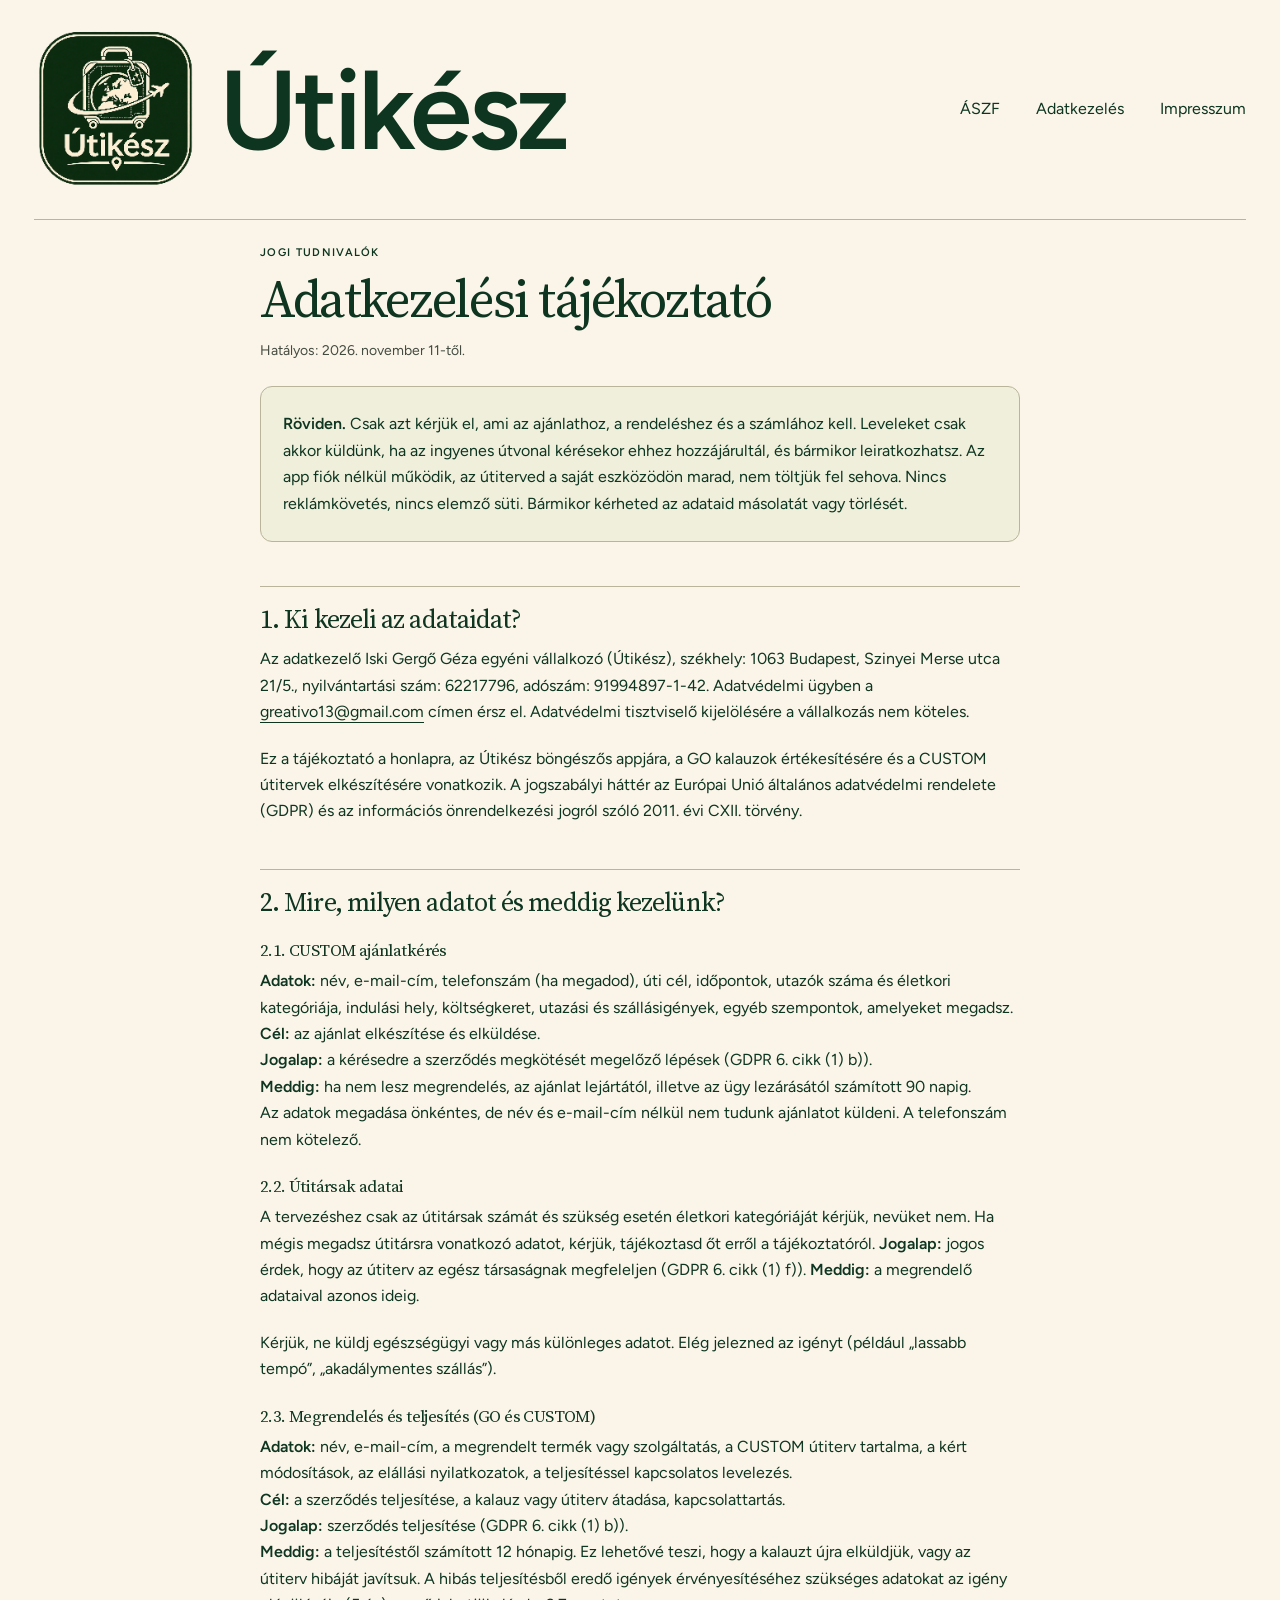
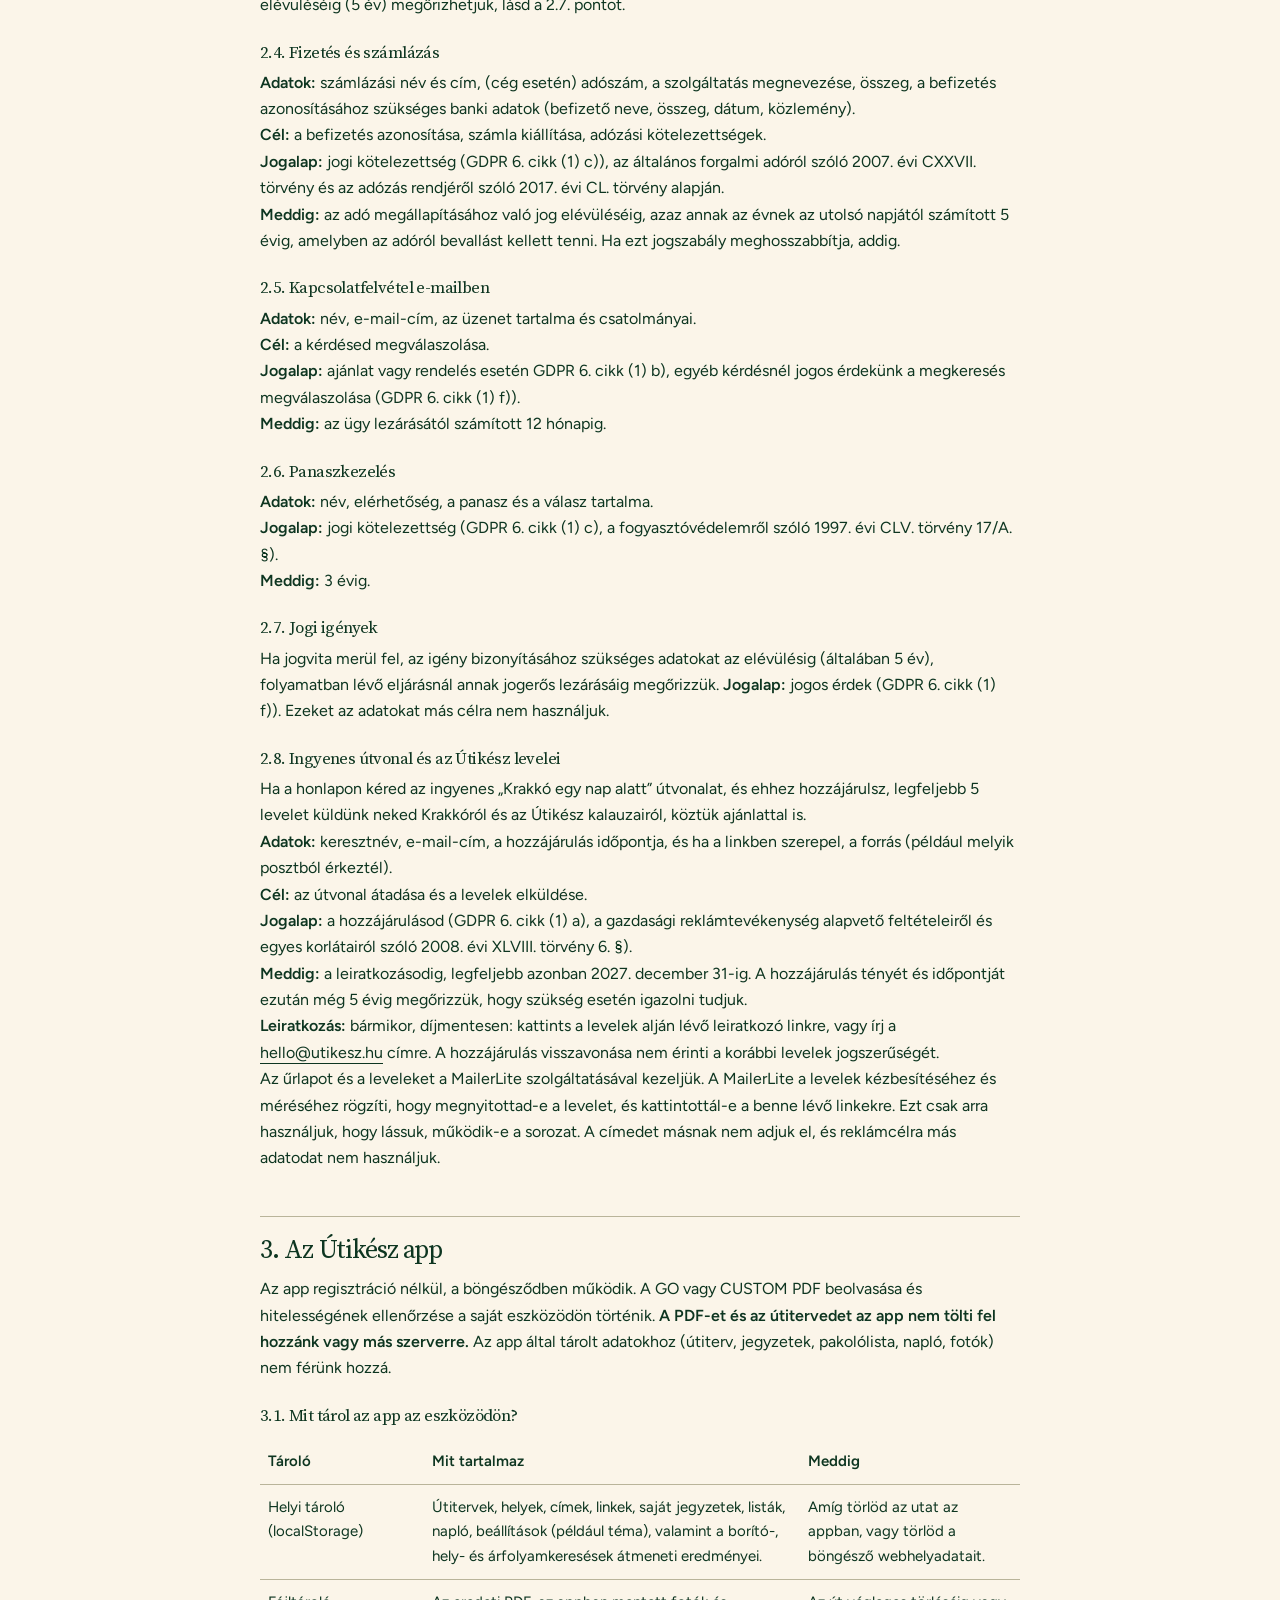
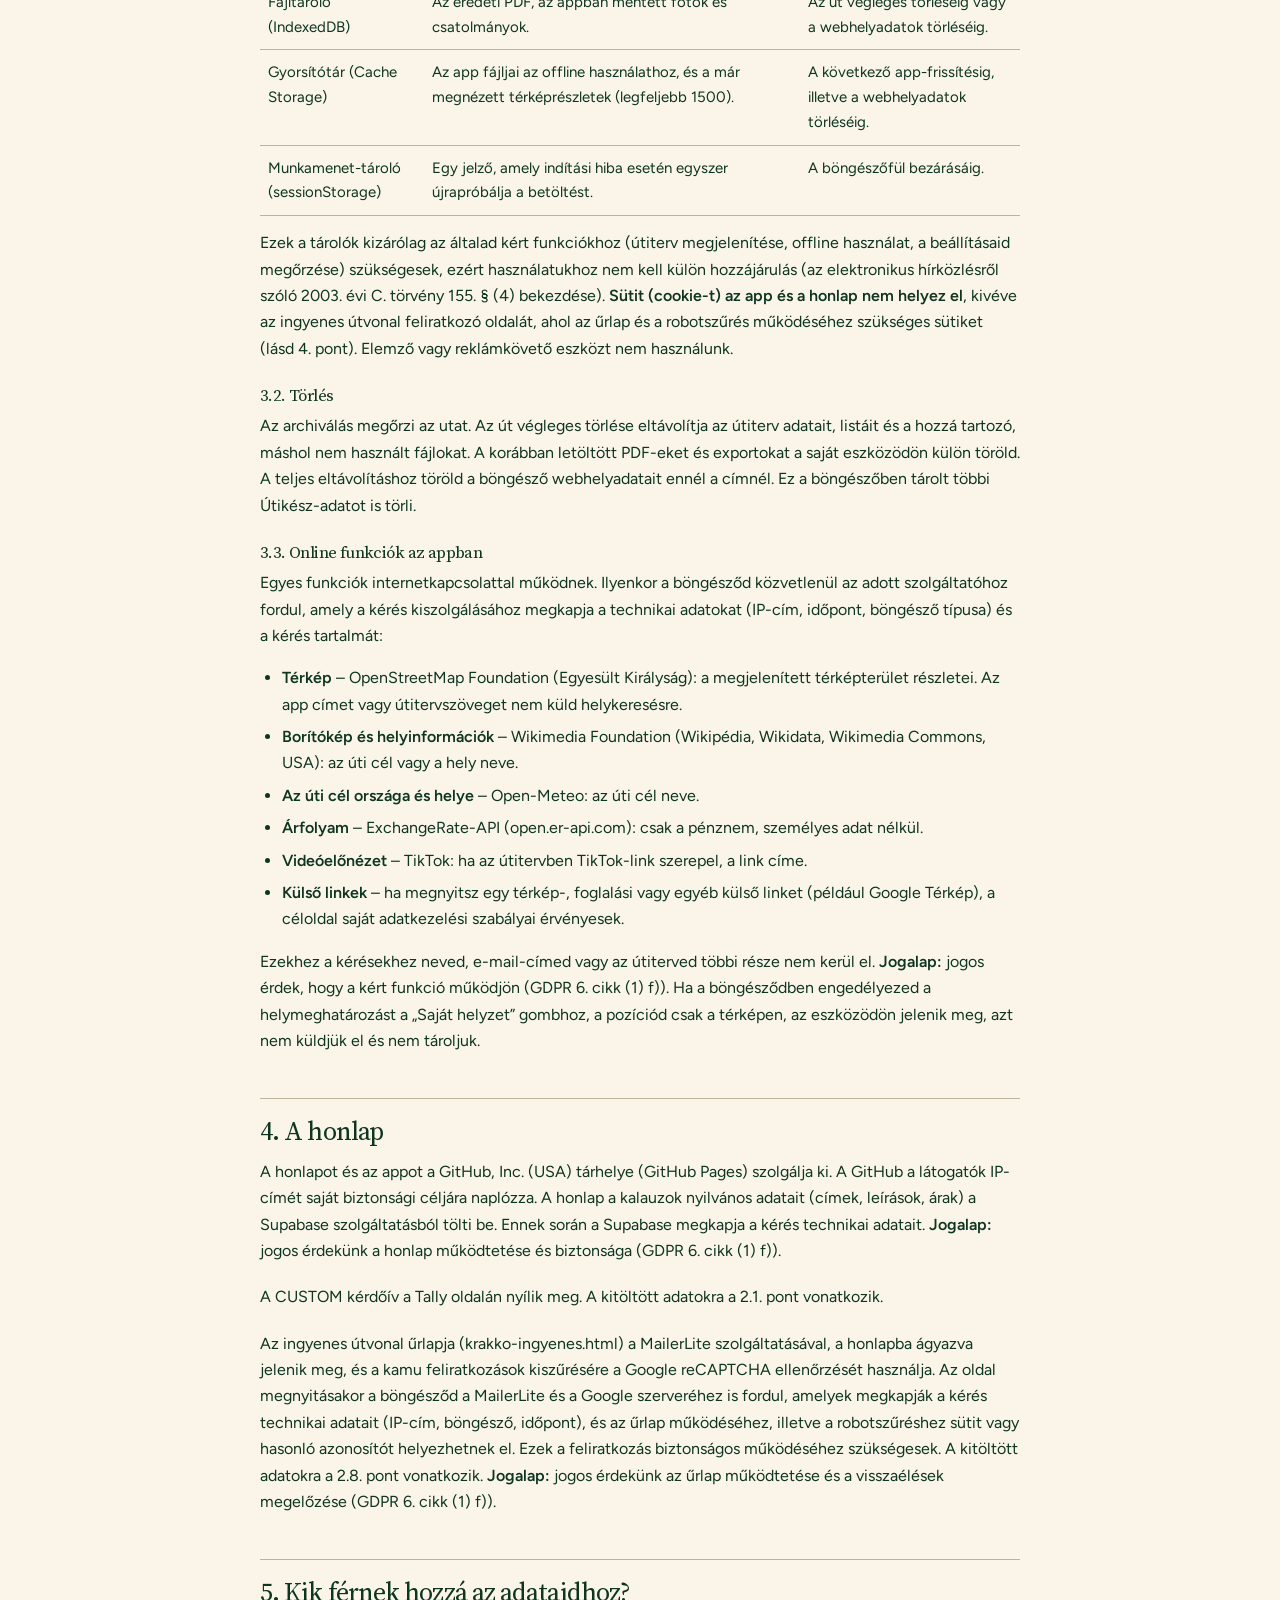
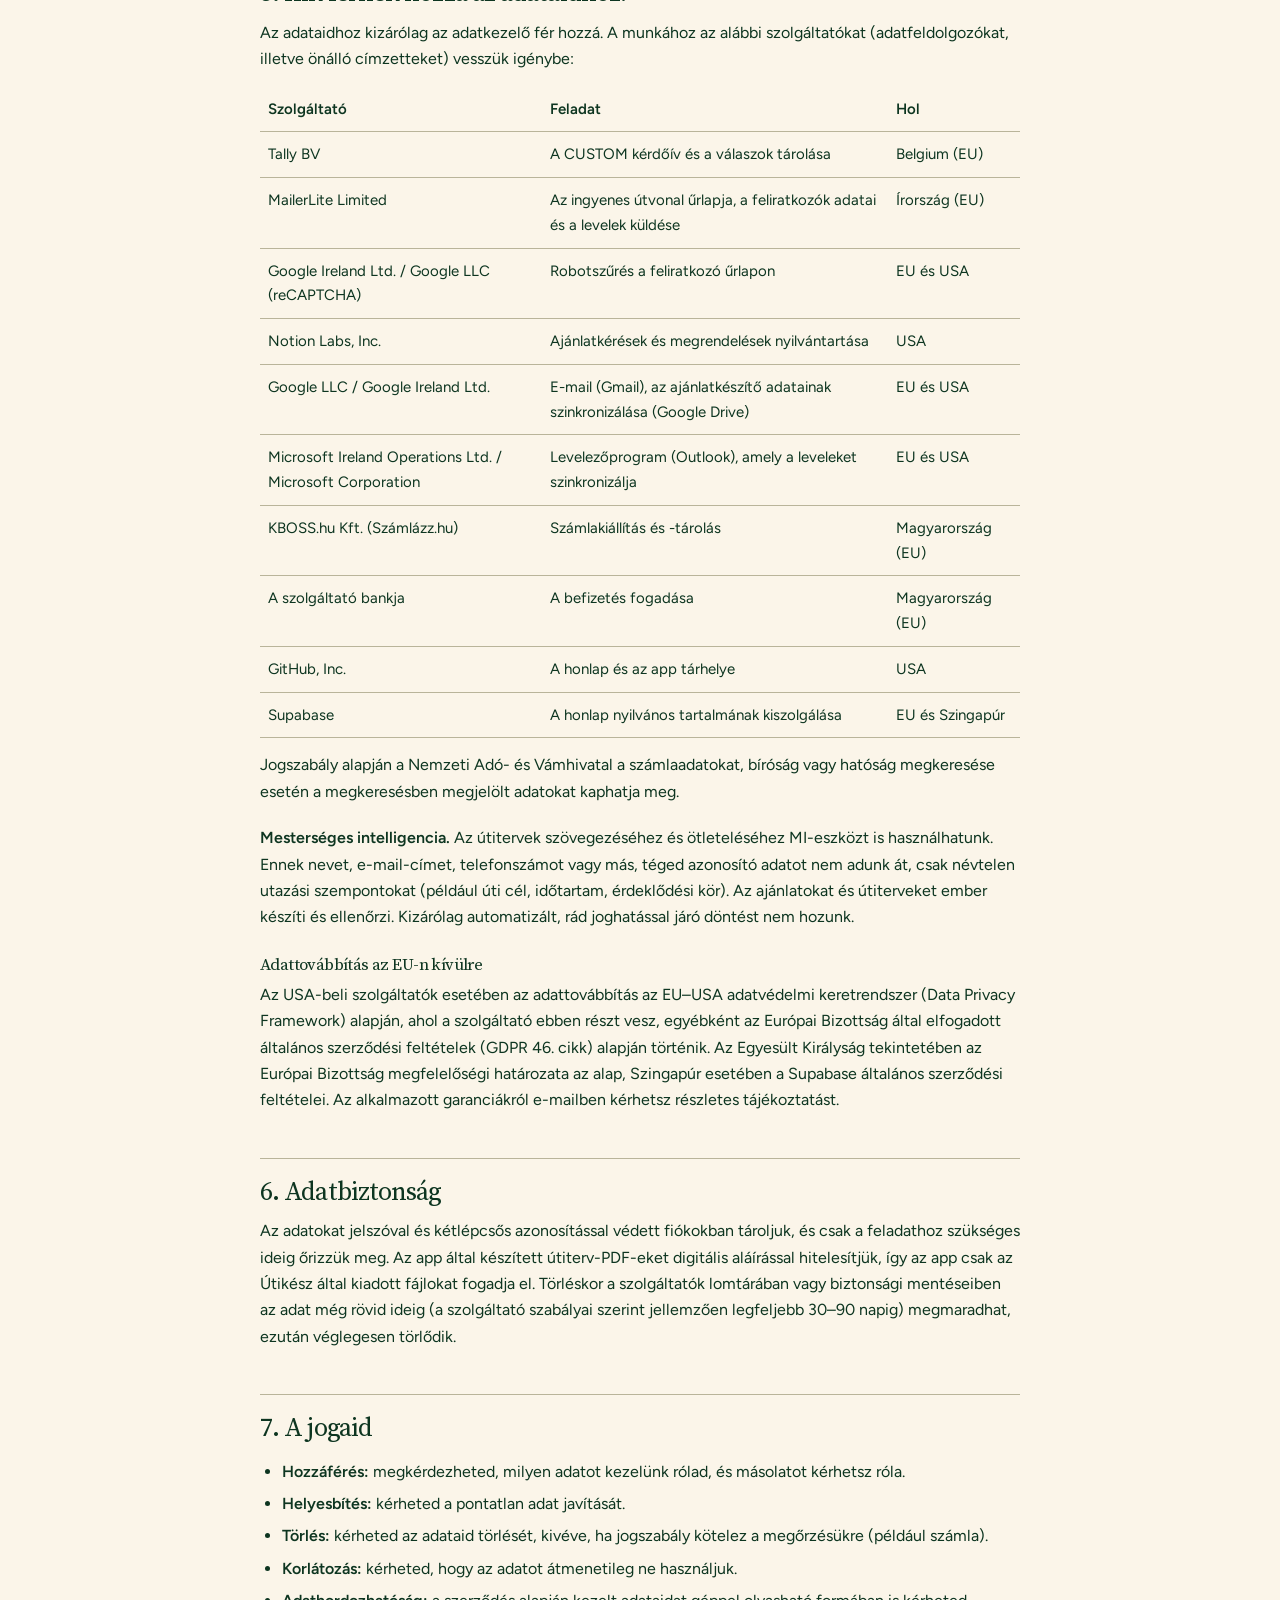
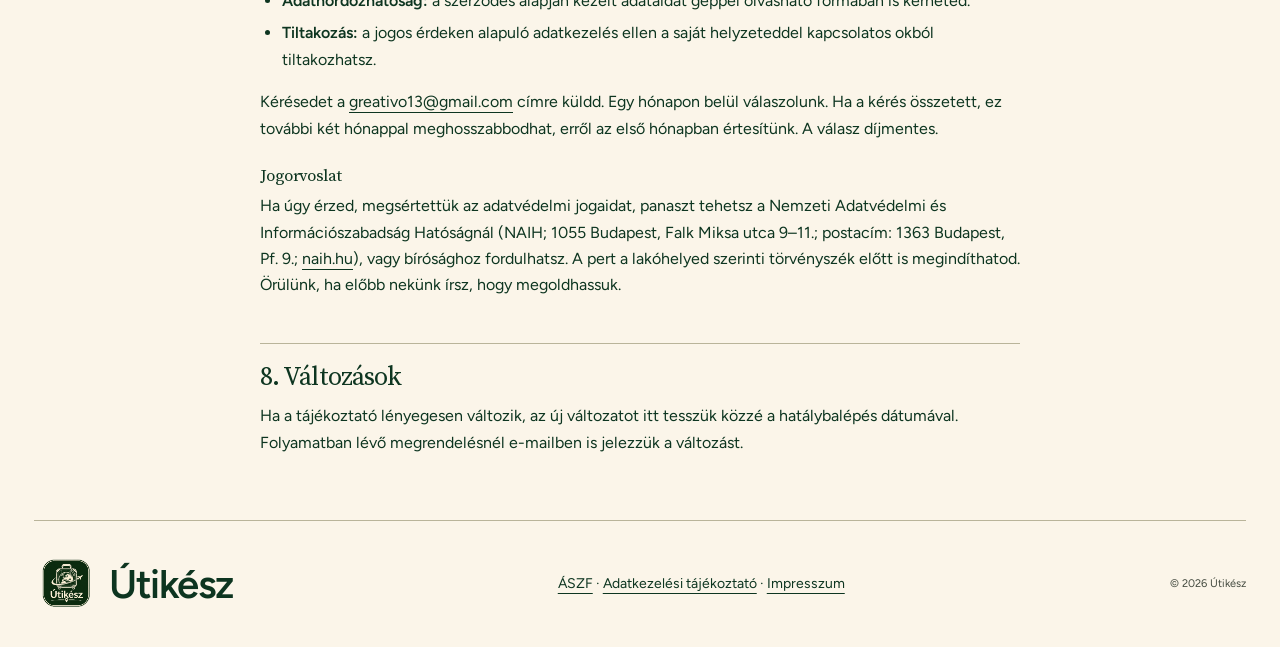
==== commit 1dd46f35: "Krakkó csali: MailerLite-űrlap, frissített adatkezelési tájékoztató Co-Authored-By: Claude Opus 5.5 " ====
--- a/adatvedelem.html
+++ b/adatvedelem.html
@@ -72,8 +72,8 @@
 <strong>Cél:</strong> az útvonal átadása és a levelek elküldése.<br>
 <strong>Jogalap:</strong> a hozzájárulásod (GDPR 6. cikk (1) a), a gazdasági reklámtevékenység alapvető feltételeiről és egyes korlátairól szóló 2008. évi XLVIII. törvény 6. §).<br>
 <strong>Meddig:</strong> a leiratkozásodig, legfeljebb azonban 2027. december 31-ig. A hozzájárulás tényét és időpontját ezután még 5 évig megőrizzük, hogy szükség esetén igazolni tudjuk.<br>
-<strong>Leiratkozás:</strong> bármikor, díjmentesen: válaszolj bármelyik levelünkre „leiratkozom” szöveggel, vagy írj a <a href="mailto:greativo13@gmail.com">greativo13@gmail.com</a> címre. A hozzájárulás visszavonása nem érinti a korábbi levelek jogszerűségét.<br>
-A leveleket a Gmailből küldjük, a címedet másnak nem adjuk át, és reklámcélra más adatodat nem használjuk.</p>
+<strong>Leiratkozás:</strong> bármikor, díjmentesen: kattints a levelek alján lévő leiratkozó linkre, vagy írj a <a href="mailto:hello@utikesz.hu">hello@utikesz.hu</a> címre. A hozzájárulás visszavonása nem érinti a korábbi levelek jogszerűségét.<br>
+Az űrlapot és a leveleket a MailerLite szolgáltatásával kezeljük. A MailerLite a levelek kézbesítéséhez és méréséhez rögzíti, hogy megnyitottad-e a levelet, és kattintottál-e a benne lévő linkekre. Ezt csak arra használjuk, hogy lássuk, működik-e a sorozat. A címedet másnak nem adjuk el, és reklámcélra más adatodat nem használjuk.</p>
 </section>
 
 <section>
@@ -89,7 +89,7 @@
 <tr><td>Munkamenet-tároló (sessionStorage)</td><td>Egy jelző, amely indítási hiba esetén egyszer újrapróbálja a betöltést.</td><td>A böngészőfül bezárásáig.</td></tr>
 </tbody>
 </table>
-<p>Ezek a tárolók kizárólag az általad kért funkciókhoz (útiterv megjelenítése, offline használat, a beállításaid megőrzése) szükségesek, ezért használatukhoz nem kell külön hozzájárulás (az elektronikus hírközlésről szóló 2003. évi C. törvény 155. § (4) bekezdése). <strong>Sütit (cookie-t) az app és a honlap nem helyez el</strong>, és nem használunk elemző vagy reklámkövető eszközt.</p>
+<p>Ezek a tárolók kizárólag az általad kért funkciókhoz (útiterv megjelenítése, offline használat, a beállításaid megőrzése) szükségesek, ezért használatukhoz nem kell külön hozzájárulás (az elektronikus hírközlésről szóló 2003. évi C. törvény 155. § (4) bekezdése). <strong>Sütit (cookie-t) az app és a honlap nem helyez el</strong>, kivéve az ingyenes útvonal feliratkozó oldalát, ahol az űrlap és a robotszűrés működéséhez szükséges sütiket (lásd 4. pont). Elemző vagy reklámkövető eszközt nem használunk.</p>
 <h3>3.2. Törlés</h3>
 <p>Az archiválás megőrzi az utat. Az út végleges törlése eltávolítja az útiterv adatait, listáit és a hozzá tartozó, máshol nem használt fájlokat. A korábban letöltött PDF-eket és exportokat a saját eszközödön külön töröld. A teljes eltávolításhoz töröld a böngésző webhelyadatait ennél a címnél. Ez a böngészőben tárolt többi Útikész-adatot is törli.</p>
 <h3>3.3. Online funkciók az appban</h3>
@@ -109,7 +109,7 @@
 <h2>4. A honlap</h2>
 <p>A honlapot és az appot a GitHub, Inc. (USA) tárhelye (GitHub Pages) szolgálja ki. A GitHub a látogatók IP-címét saját biztonsági céljára naplózza. A honlap a kalauzok nyilvános adatait (címek, leírások, árak) a Supabase szolgáltatásból tölti be. Ennek során a Supabase megkapja a kérés technikai adatait. <strong>Jogalap:</strong> jogos érdekünk a honlap működtetése és biztonsága (GDPR 6. cikk (1) f)).</p>
 <p>A CUSTOM kérdőív a Tally oldalán nyílik meg. A kitöltött adatokra a 2.1. pont vonatkozik.</p>
-<p>Az ingyenes útvonal űrlapja a Tally szolgáltatásával, a honlapba ágyazva jelenik meg. Az oldal megnyitásakor a böngésződ a Tally szerveréhez is fordul, amely megkapja a kérés technikai adatait. A kitöltött adatokra a 2.8. pont vonatkozik.</p>
+<p>Az ingyenes útvonal űrlapja (krakko-ingyenes.html) a MailerLite szolgáltatásával, a honlapba ágyazva jelenik meg, és a kamu feliratkozások kiszűrésére a Google reCAPTCHA ellenőrzését használja. Az oldal megnyitásakor a böngésződ a MailerLite és a Google szerveréhez is fordul, amelyek megkapják a kérés technikai adatait (IP-cím, böngésző, időpont), és az űrlap működéséhez, illetve a robotszűréshez sütit vagy hasonló azonosítót helyezhetnek el. Ezek a feliratkozás biztonságos működéséhez szükségesek. A kitöltött adatokra a 2.8. pont vonatkozik. <strong>Jogalap:</strong> jogos érdekünk az űrlap működtetése és a visszaélések megelőzése (GDPR 6. cikk (1) f)).</p>
 </section>
 
 <section>
@@ -118,7 +118,9 @@
 <table class="legal-table">
 <thead><tr><th>Szolgáltató</th><th>Feladat</th><th>Hol</th></tr></thead>
 <tbody>
-<tr><td>Tally BV</td><td>A CUSTOM kérdőív és az ingyenes útvonal űrlapja, a válaszok tárolása</td><td>Belgium (EU)</td></tr>
+<tr><td>Tally BV</td><td>A CUSTOM kérdőív és a válaszok tárolása</td><td>Belgium (EU)</td></tr>
+<tr><td>MailerLite Limited</td><td>Az ingyenes útvonal űrlapja, a feliratkozók adatai és a levelek küldése</td><td>Írország (EU)</td></tr>
+<tr><td>Google Ireland Ltd. / Google LLC (reCAPTCHA)</td><td>Robotszűrés a feliratkozó űrlapon</td><td>EU és USA</td></tr>
 <tr><td>Notion Labs, Inc.</td><td>Ajánlatkérések és megrendelések nyilvántartása</td><td>USA</td></tr>
 <tr><td>Google LLC / Google Ireland Ltd.</td><td>E-mail (Gmail), az ajánlatkészítő adatainak szinkronizálása (Google Drive)</td><td>EU és USA</td></tr>
 <tr><td>Microsoft Ireland Operations Ltd. / Microsoft Corporation</td><td>Levelezőprogram (Outlook), amely a leveleket szinkronizálja</td><td>EU és USA</td></tr>
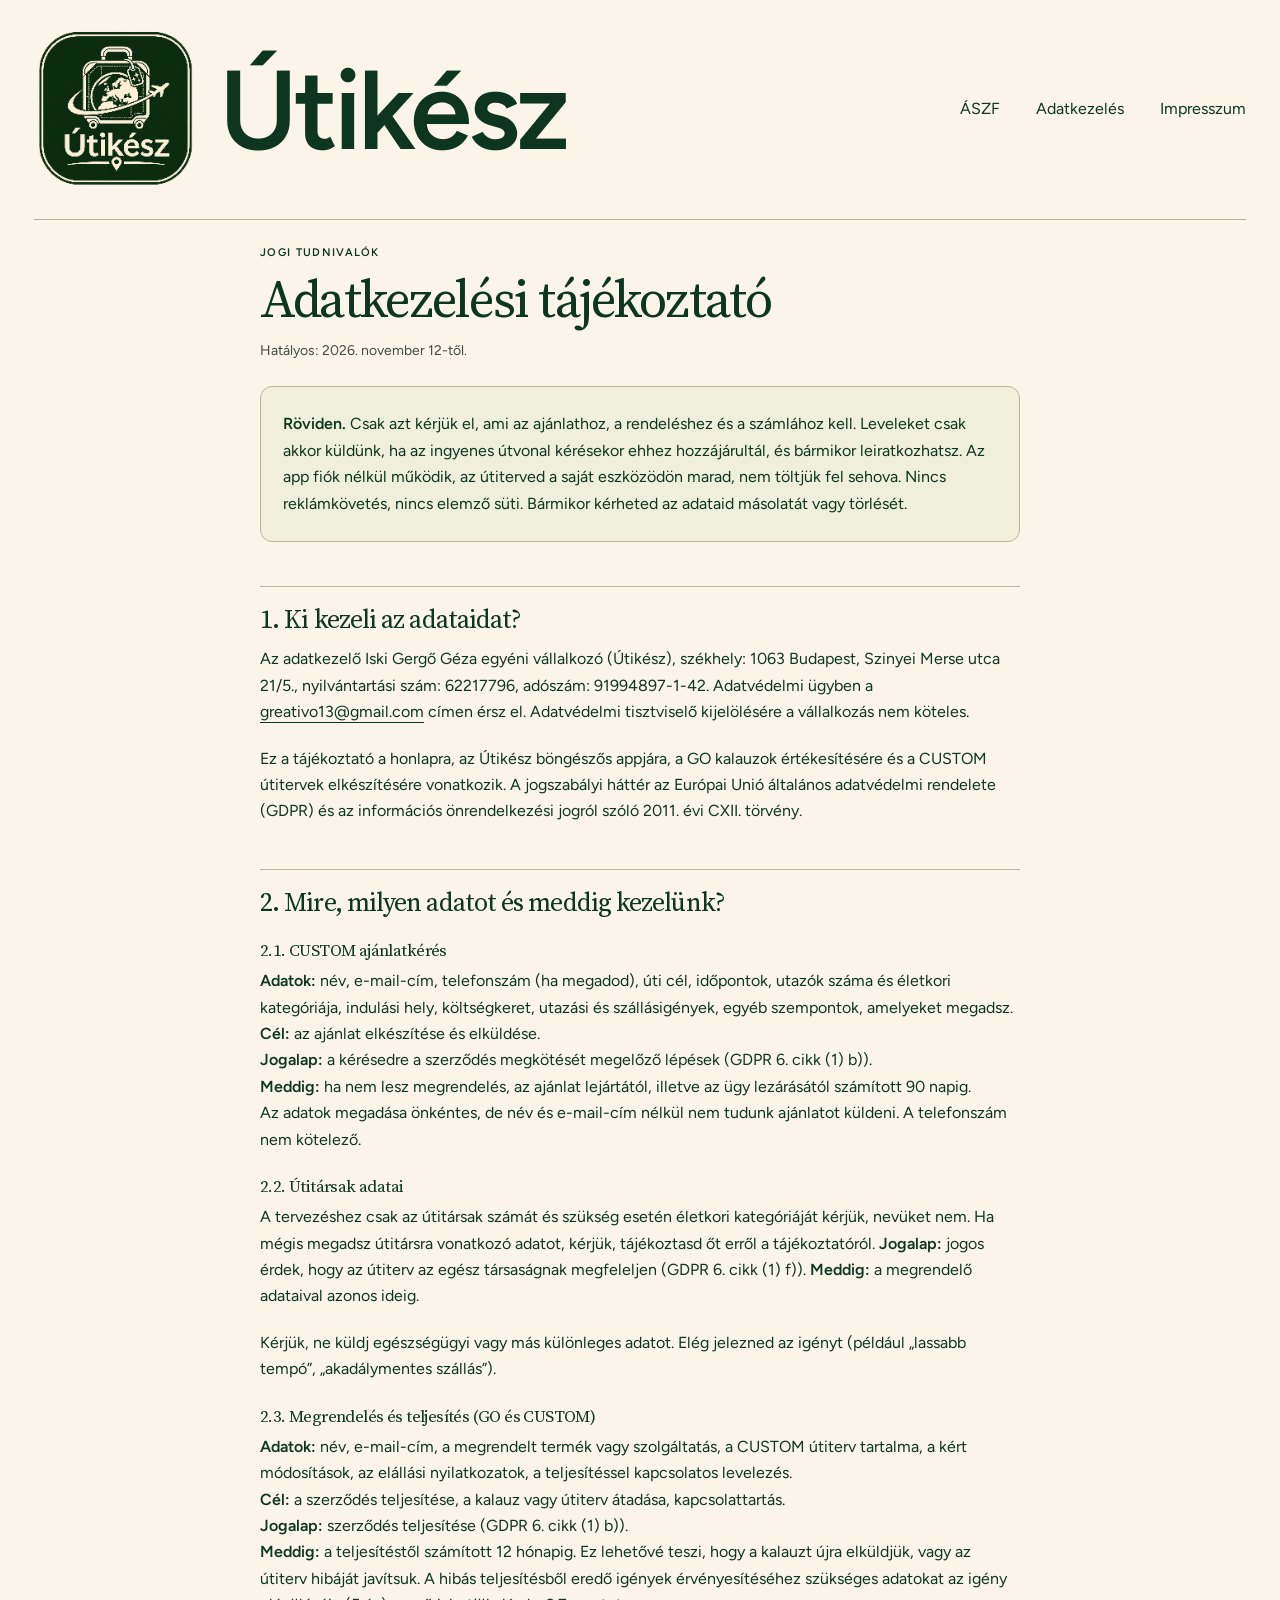
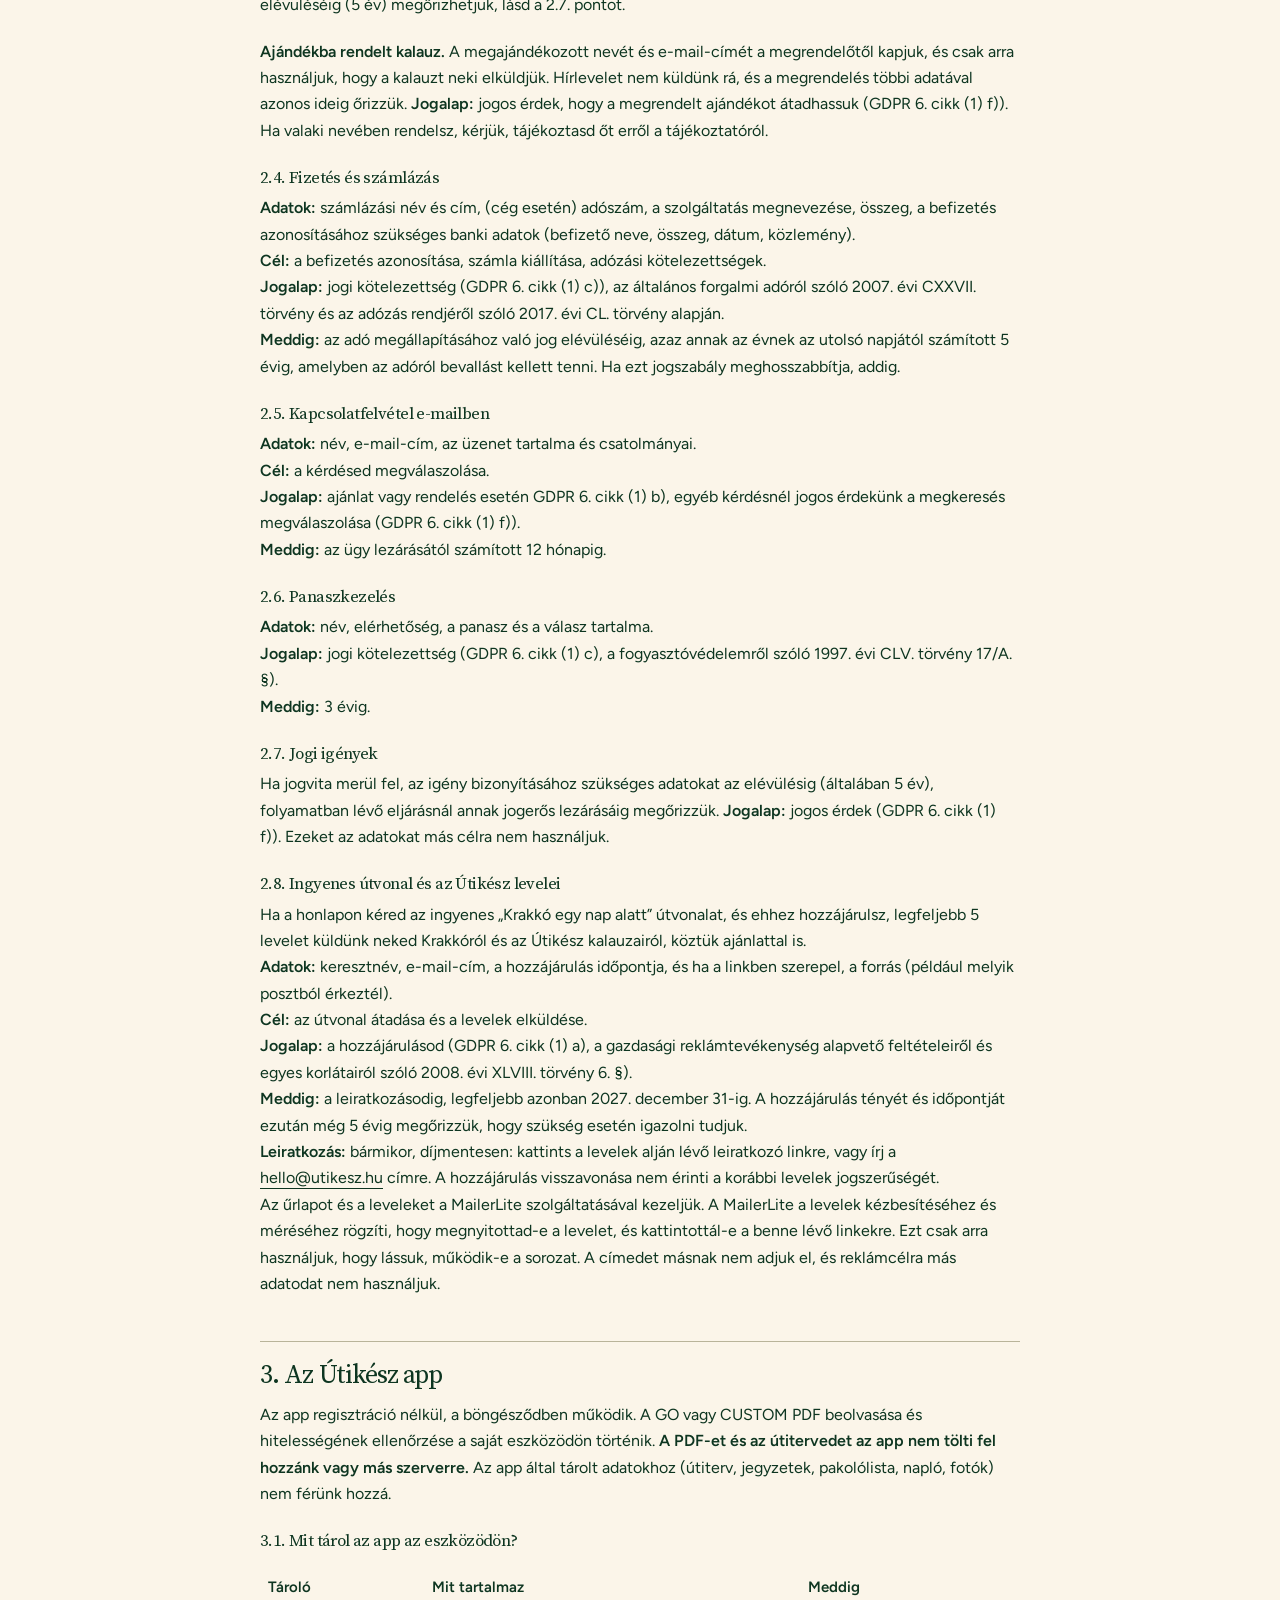
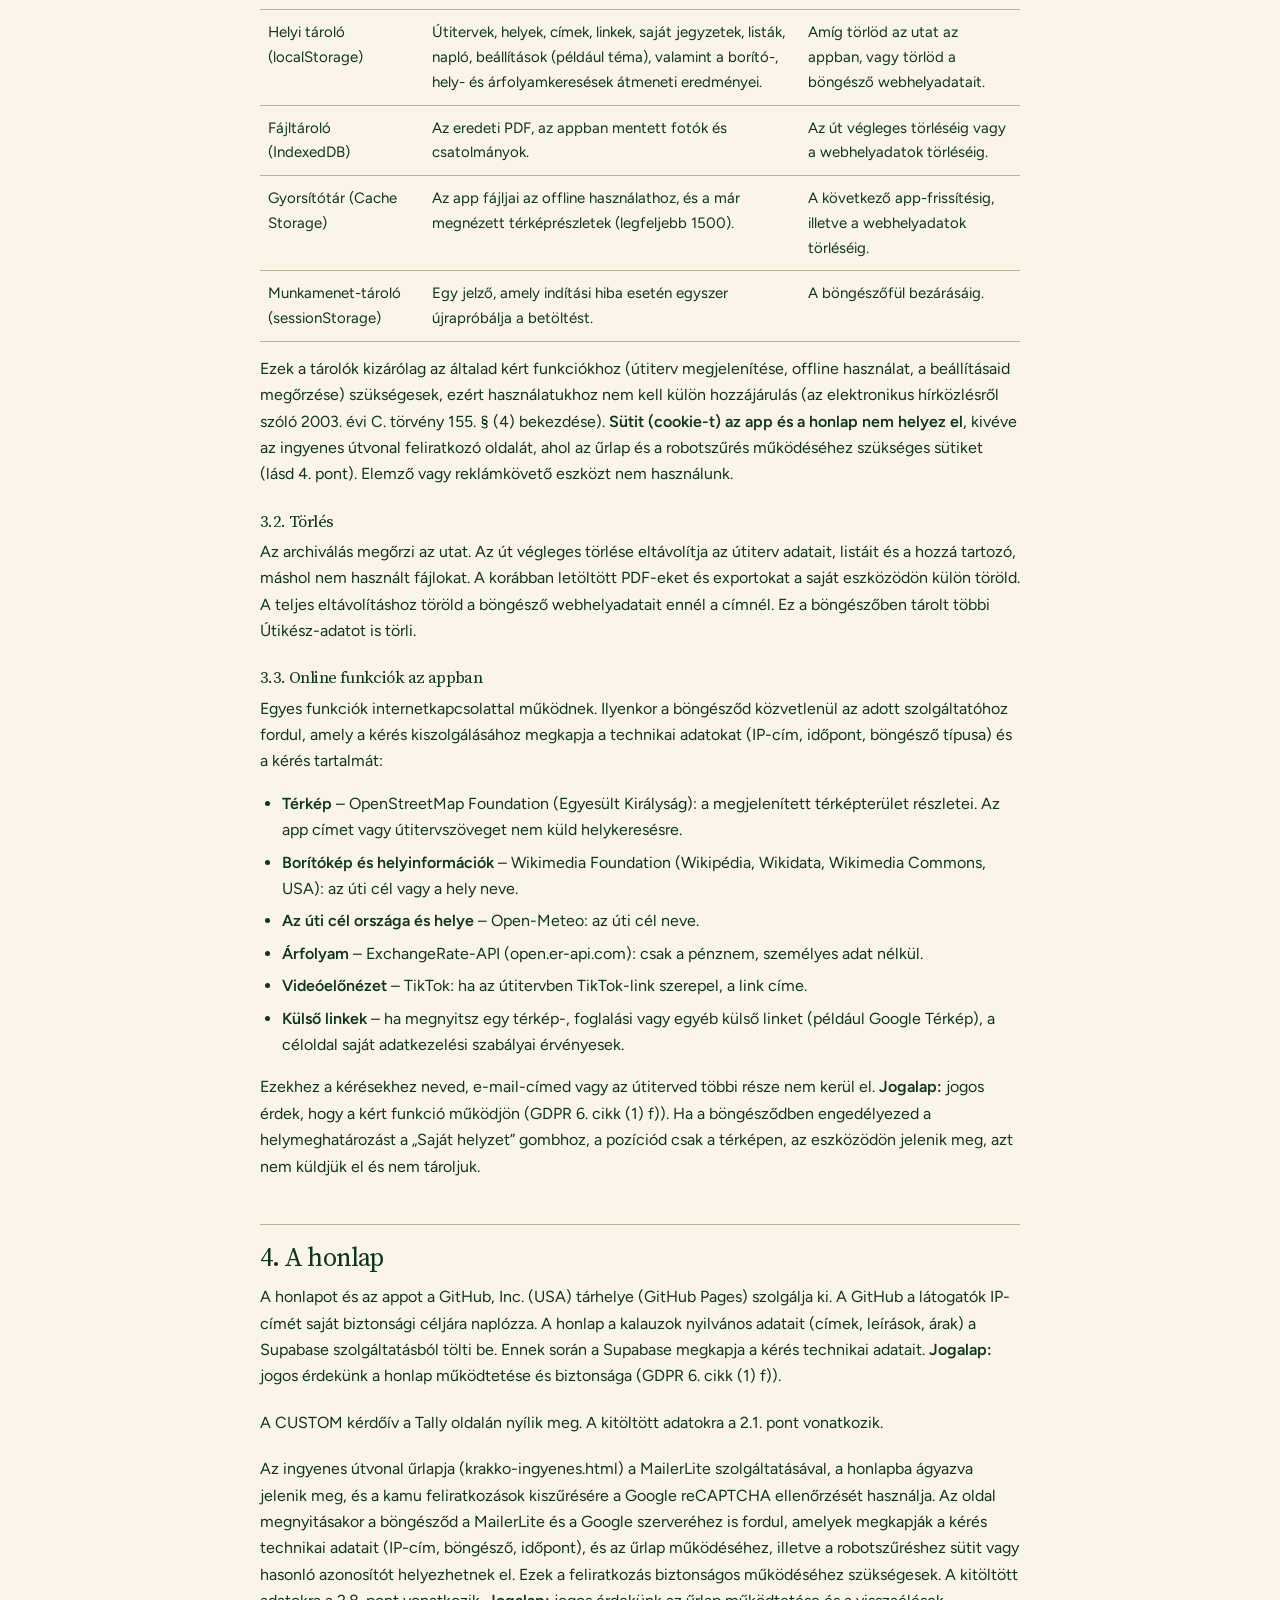
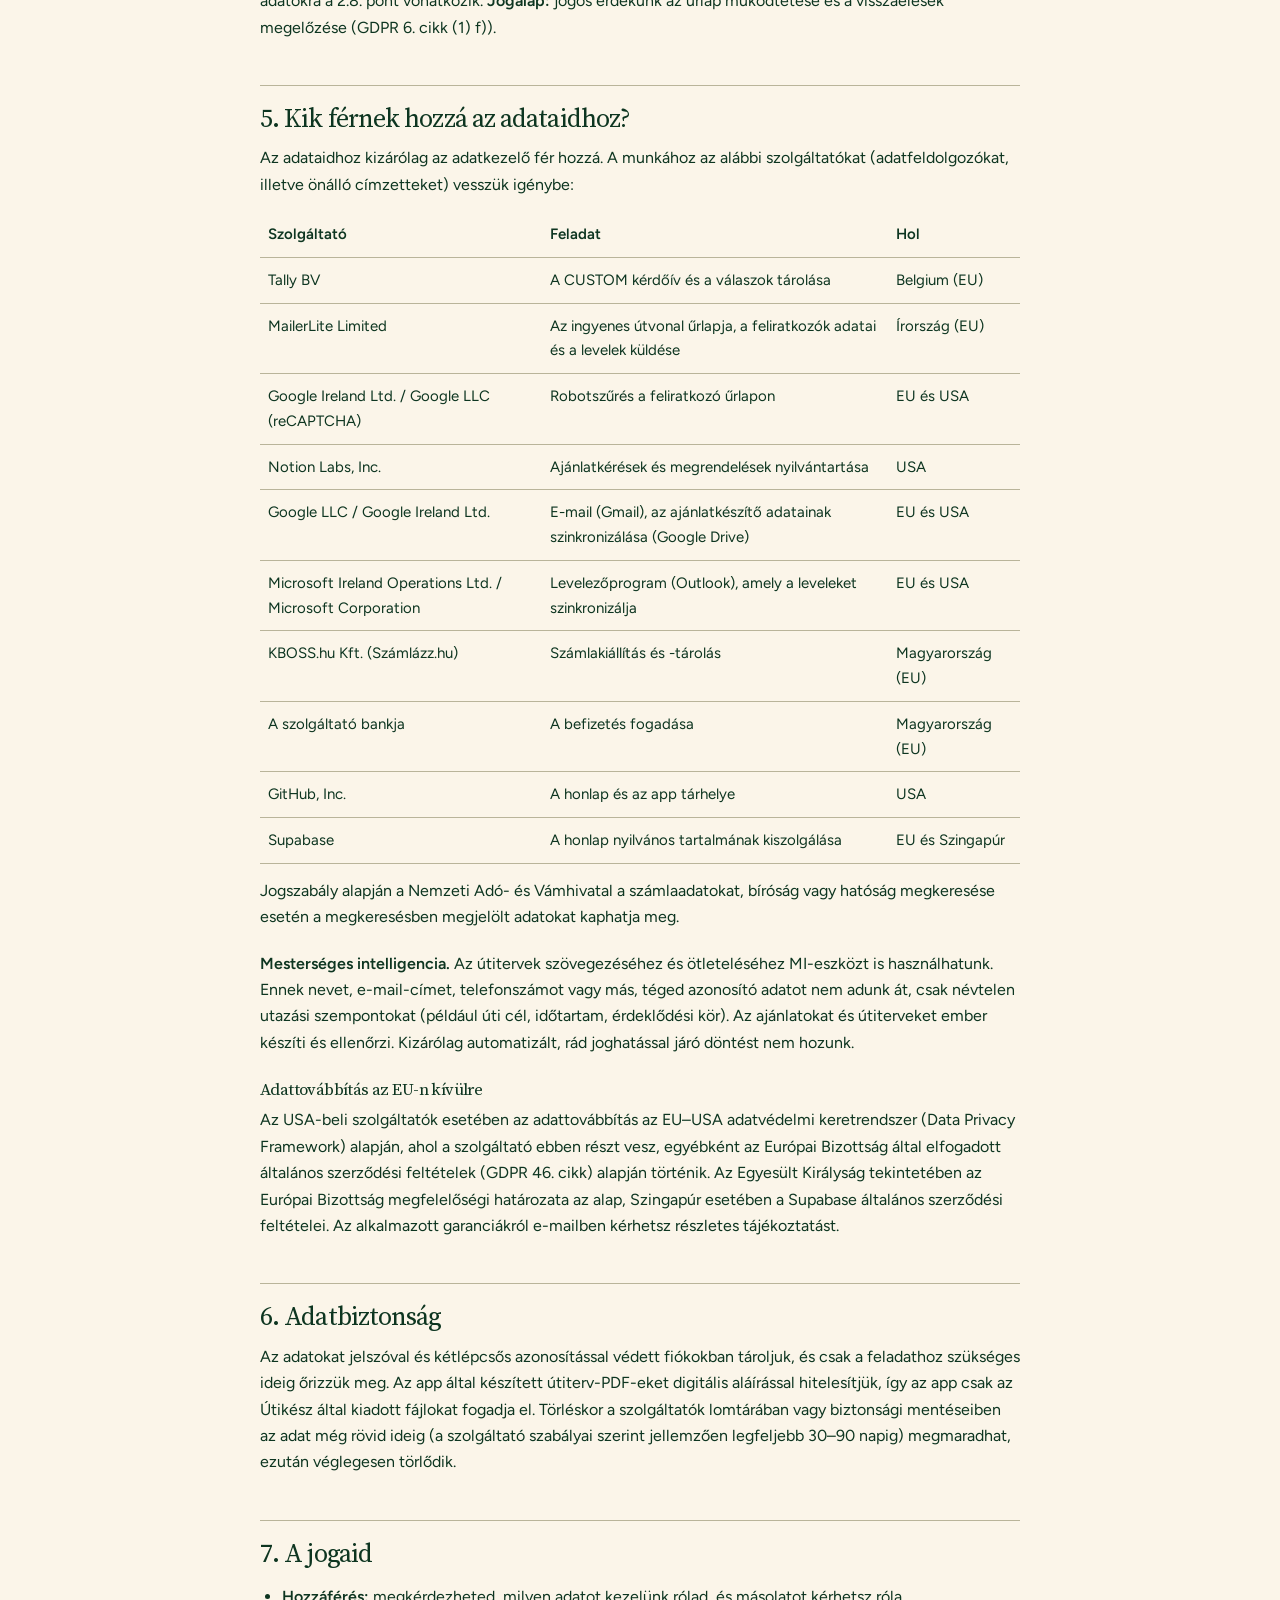
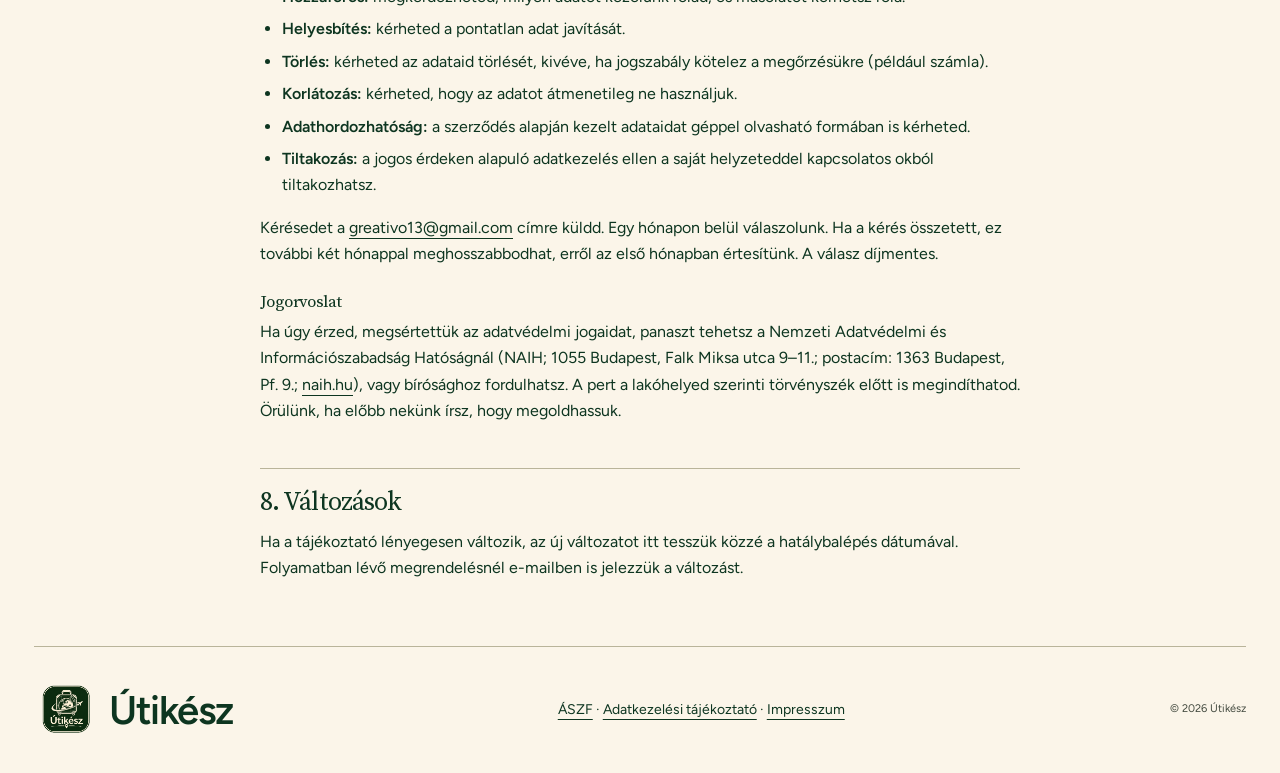
==== commit 699afd0d: "ÁSZF és adatkezelés: ajándékba rendelés (forrás: 87d94dd) Co-Authored-By: Claude Opus 5.5 <noreply@a" ====
--- a/adatvedelem.html
+++ b/adatvedelem.html
@@ -14,7 +14,7 @@
 <main class="wrap legal">
 <p class="edition">JOGI TUDNIVALÓK</p>
 <h1>Adatkezelési tájékoztató</h1>
-<p class="legal-meta">Hatályos: 2026. november 11-től.</p>
+<p class="legal-meta">Hatályos: 2026. november 12-től.</p>
 
 <div class="legal-box">
 <p><strong>Röviden.</strong> Csak azt kérjük el, ami az ajánlathoz, a rendeléshez és a számlához kell. Leveleket csak akkor küldünk, ha az ingyenes útvonal kérésekor ehhez hozzájárultál, és bármikor leiratkozhatsz. Az app fiók nélkül működik, az útiterved a saját eszközödön marad, nem töltjük fel sehova. Nincs reklámkövetés, nincs elemző süti. Bármikor kérheted az adataid másolatát vagy törlését.</p>
@@ -45,6 +45,7 @@
 <strong>Cél:</strong> a szerződés teljesítése, a kalauz vagy útiterv átadása, kapcsolattartás.<br>
 <strong>Jogalap:</strong> szerződés teljesítése (GDPR 6. cikk (1) b)).<br>
 <strong>Meddig:</strong> a teljesítéstől számított 12 hónapig. Ez lehetővé teszi, hogy a kalauzt újra elküldjük, vagy az útiterv hibáját javítsuk. A hibás teljesítésből eredő igények érvényesítéséhez szükséges adatokat az igény elévüléséig (5 év) megőrizhetjük, lásd a 2.7. pontot.</p>
+<p><strong>Ajándékba rendelt kalauz.</strong> A megajándékozott nevét és e-mail-címét a megrendelőtől kapjuk, és csak arra használjuk, hogy a kalauzt neki elküldjük. Hírlevelet nem küldünk rá, és a megrendelés többi adatával azonos ideig őrizzük. <strong>Jogalap:</strong> jogos érdek, hogy a megrendelt ajándékot átadhassuk (GDPR 6. cikk (1) f)). Ha valaki nevében rendelsz, kérjük, tájékoztasd őt erről a tájékoztatóról.</p>
 
 <h3>2.4. Fizetés és számlázás</h3>
 <p><strong>Adatok:</strong> számlázási név és cím, (cég esetén) adószám, a szolgáltatás megnevezése, összeg, a befizetés azonosításához szükséges banki adatok (befizető neve, összeg, dátum, közlemény).<br>
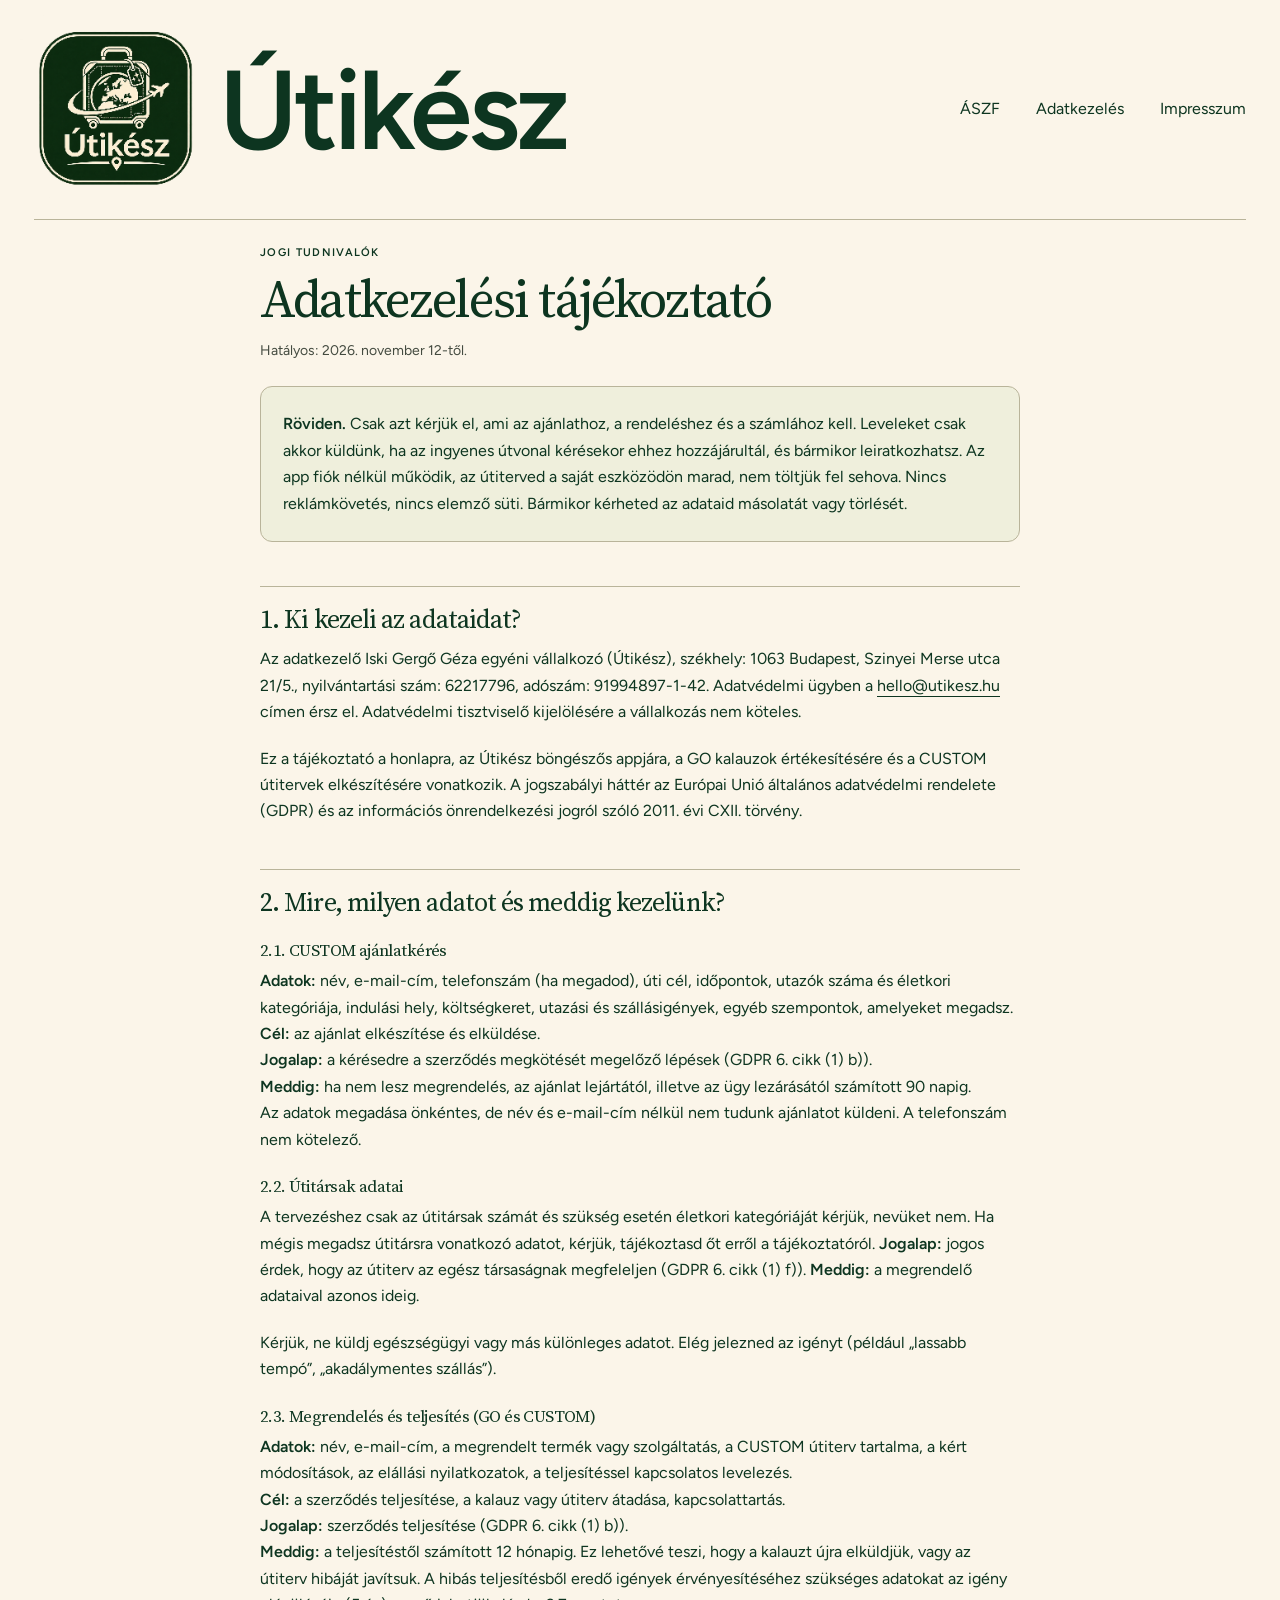
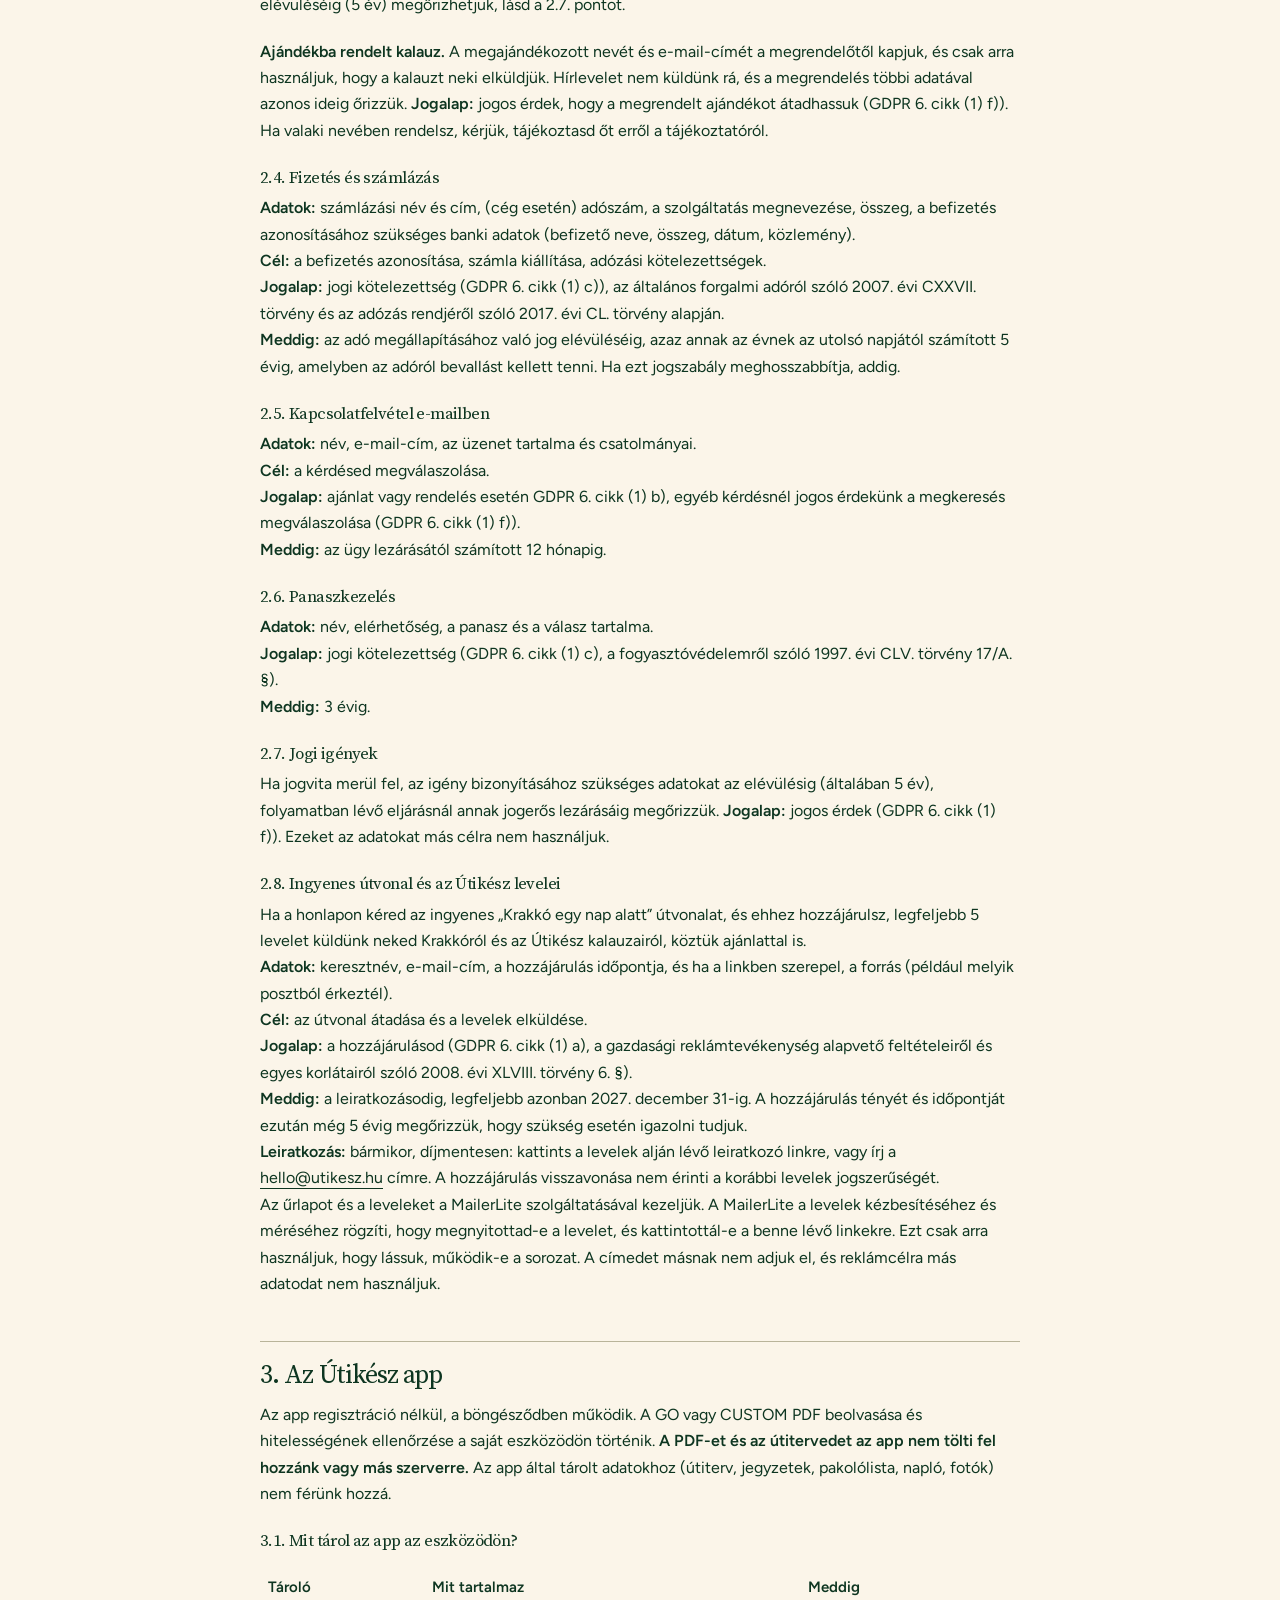
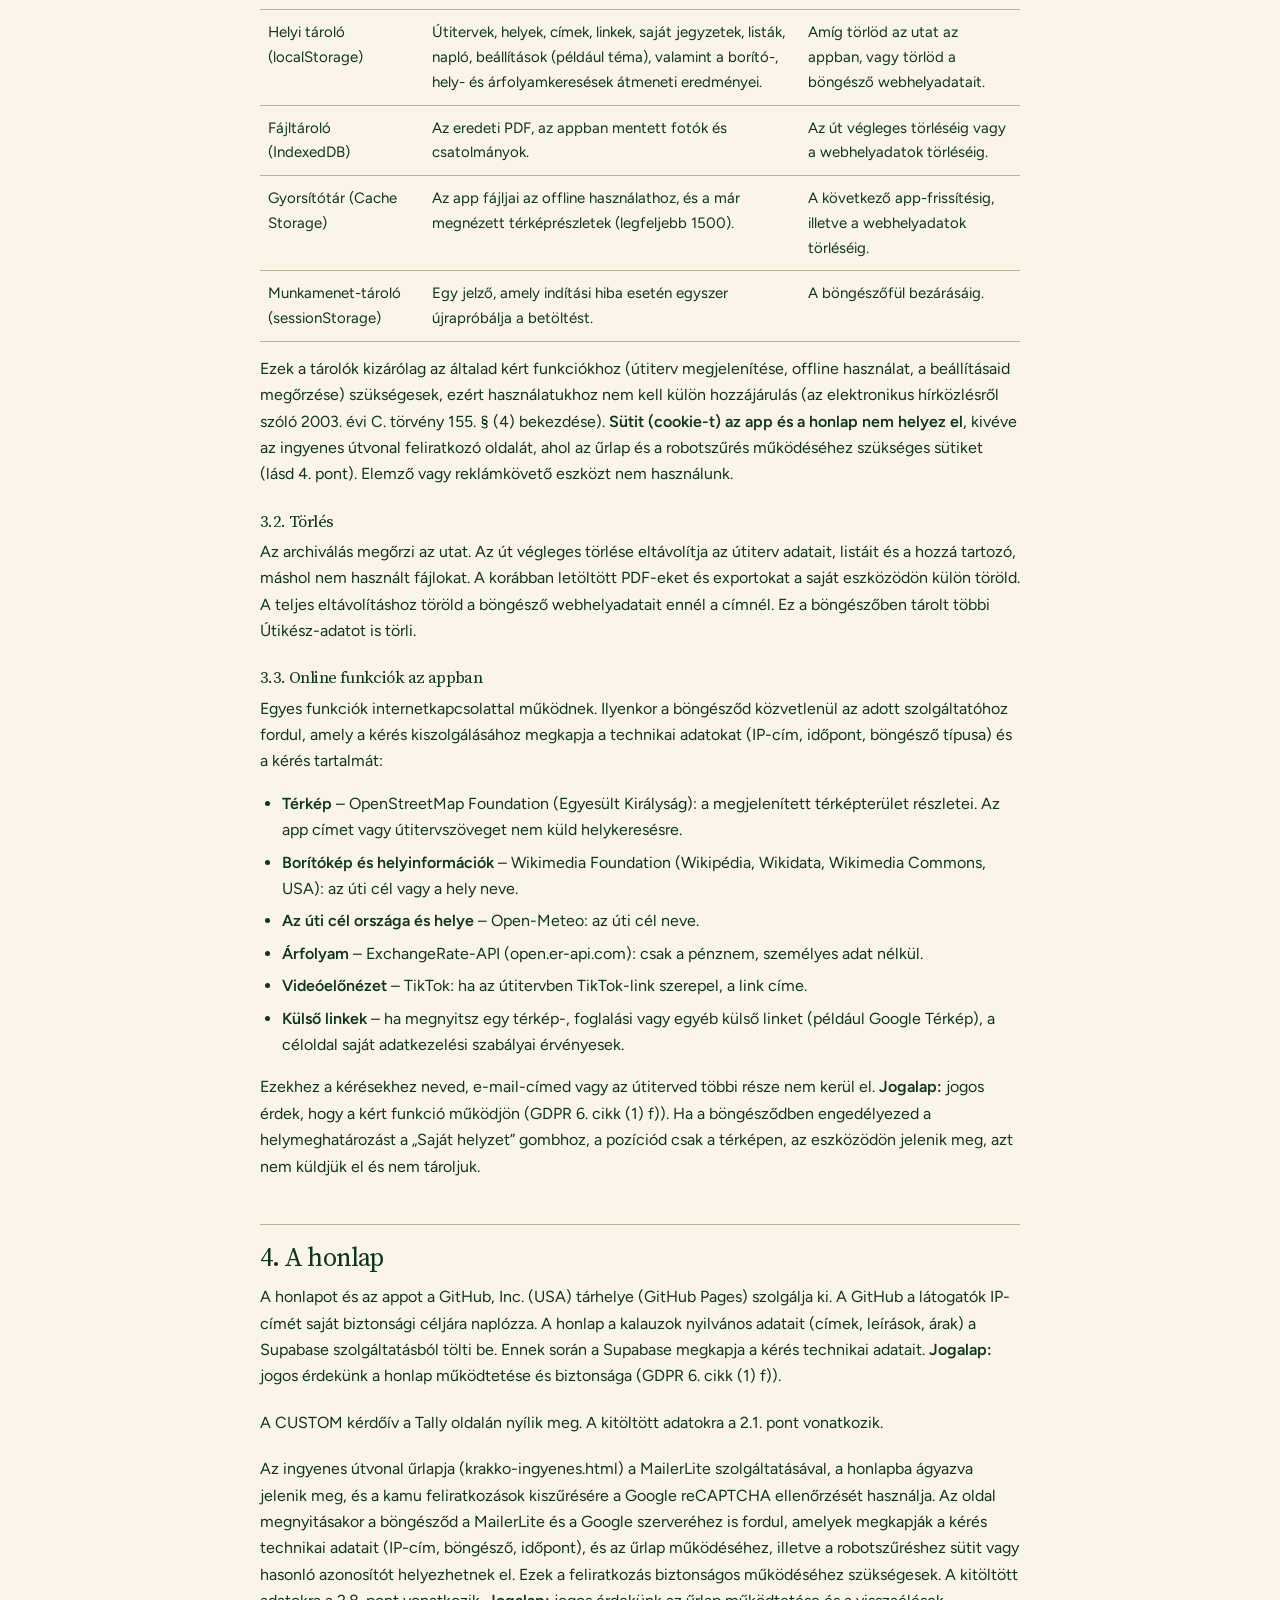
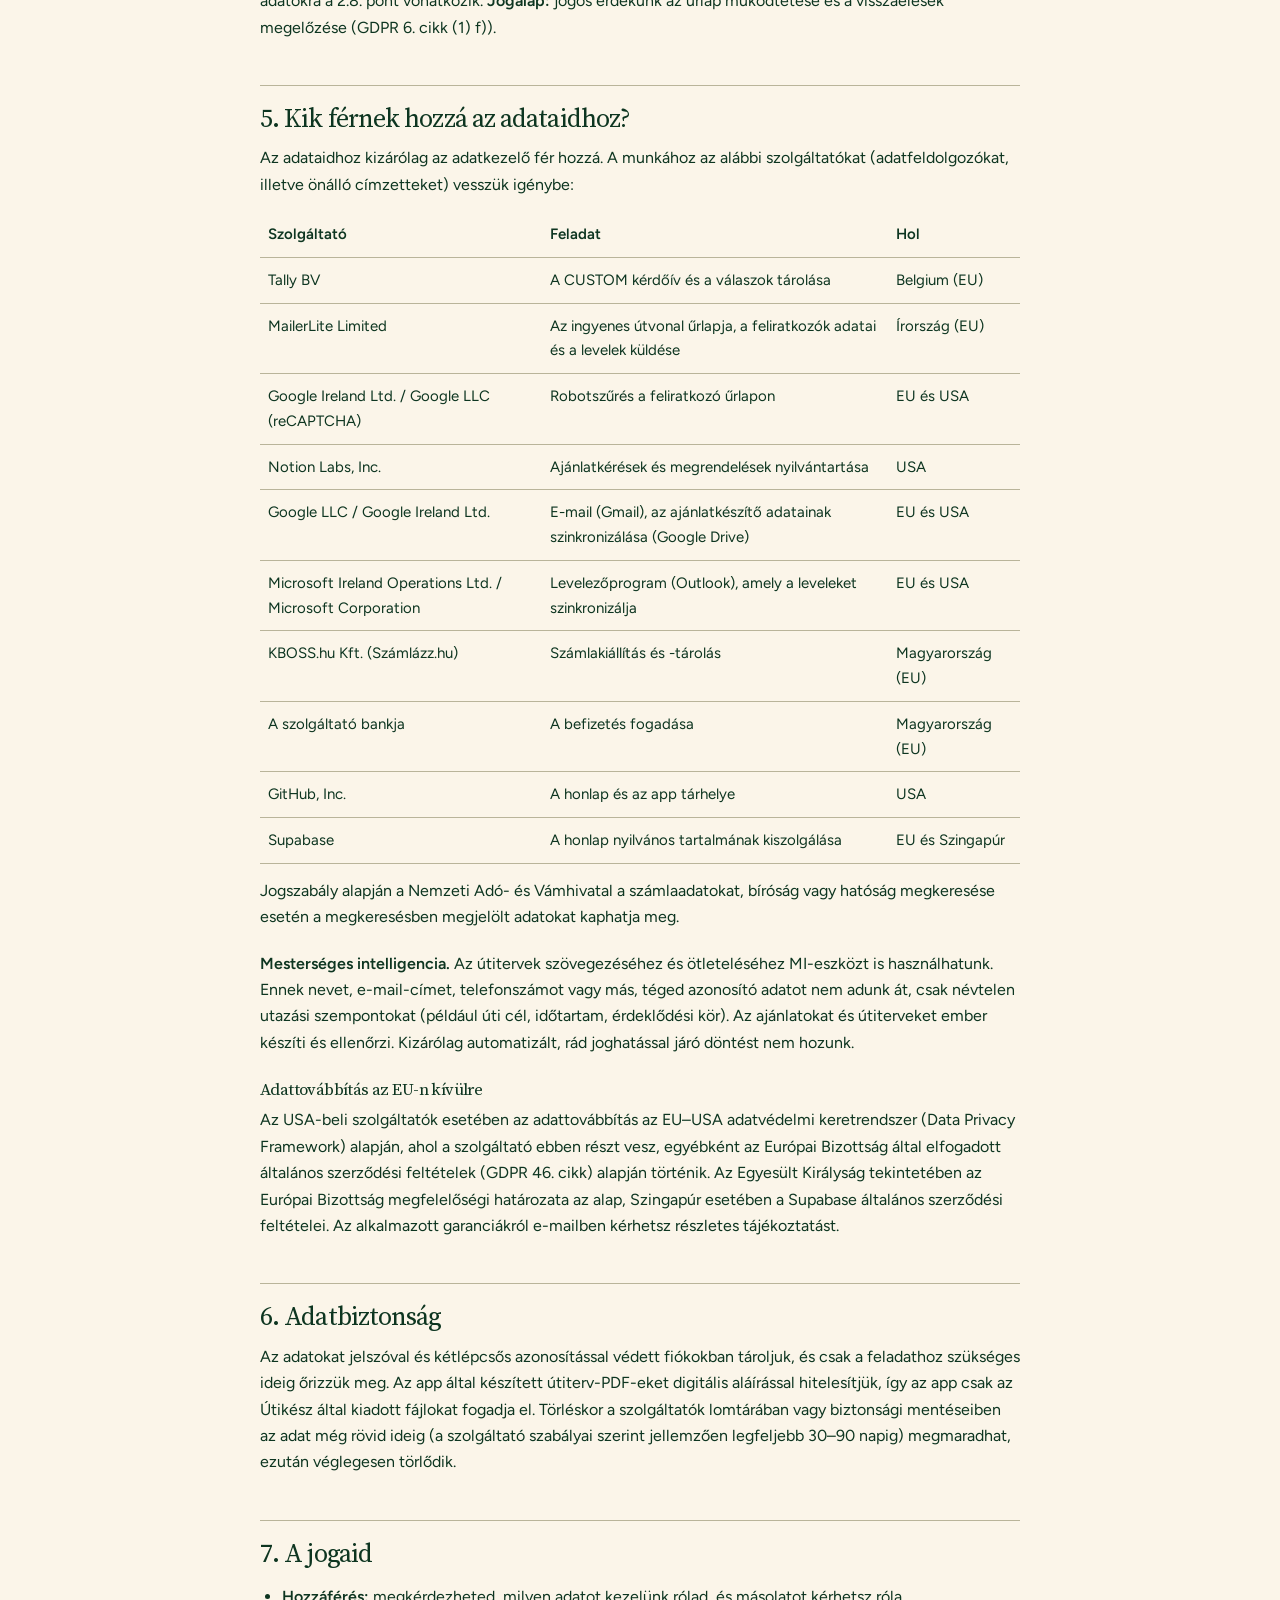
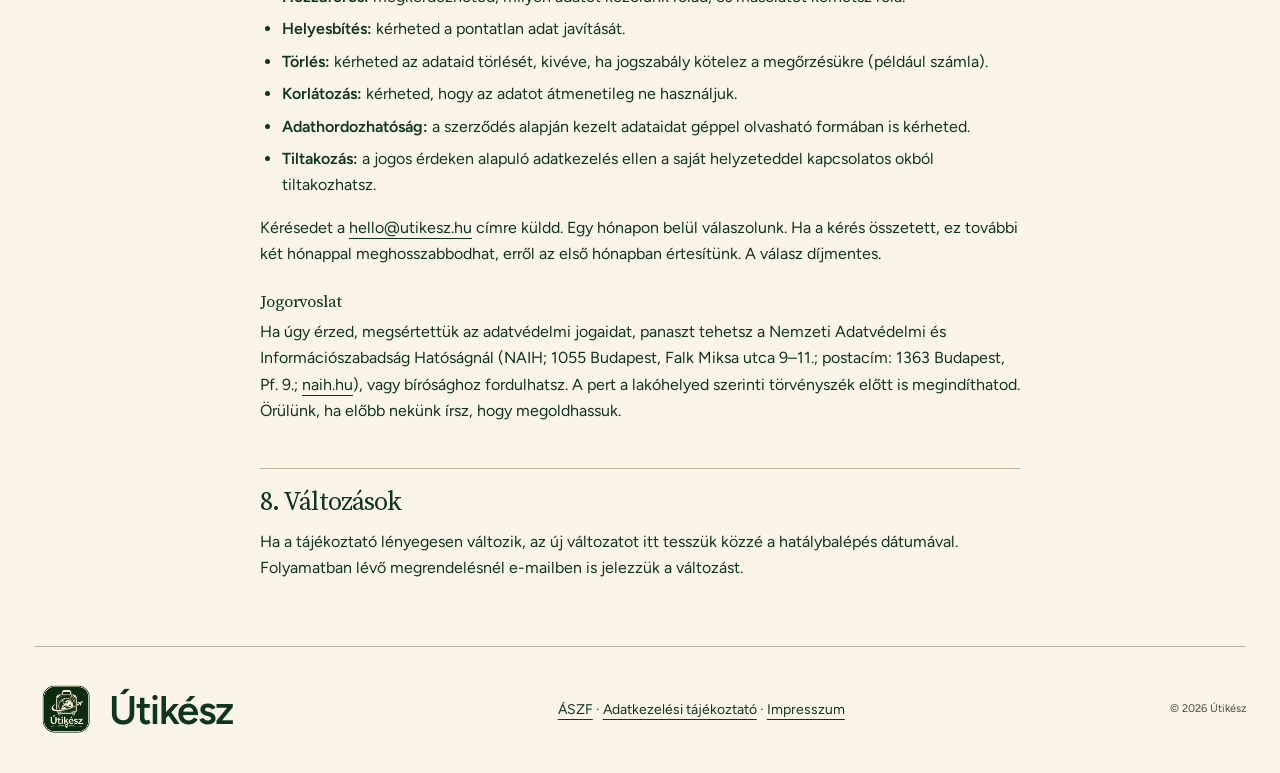
==== commit 247a48eb: "Honlap: nyilvános e-mail-cím hello@utikesz.hu Co-Authored-By: Claude Opus 5.5 <noreply@anthropic.com" ====
--- a/adatvedelem.html
+++ b/adatvedelem.html
@@ -22,7 +22,7 @@
 
 <section>
 <h2>1. Ki kezeli az adataidat?</h2>
-<p>Az adatkezelő Iski Gergő Géza egyéni vállalkozó (Útikész), székhely: 1063 Budapest, Szinyei Merse utca 21/5., nyilvántartási szám: 62217796, adószám: 91994897-1-42. Adatvédelmi ügyben a <a href="mailto:greativo13@gmail.com">greativo13@gmail.com</a> címen érsz el. Adatvédelmi tisztviselő kijelölésére a vállalkozás nem köteles.</p>
+<p>Az adatkezelő Iski Gergő Géza egyéni vállalkozó (Útikész), székhely: 1063 Budapest, Szinyei Merse utca 21/5., nyilvántartási szám: 62217796, adószám: 91994897-1-42. Adatvédelmi ügyben a <a href="mailto:hello@utikesz.hu">hello@utikesz.hu</a> címen érsz el. Adatvédelmi tisztviselő kijelölésére a vállalkozás nem köteles.</p>
 <p>Ez a tájékoztató a honlapra, az Útikész böngészős appjára, a GO kalauzok értékesítésére és a CUSTOM útitervek elkészítésére vonatkozik. A jogszabályi háttér az Európai Unió általános adatvédelmi rendelete (GDPR) és az információs önrendelkezési jogról szóló 2011. évi CXII. törvény.</p>
 </section>
 
@@ -152,7 +152,7 @@
 <li><strong>Adathordozhatóság:</strong> a szerződés alapján kezelt adataidat géppel olvasható formában is kérheted.</li>
 <li><strong>Tiltakozás:</strong> a jogos érdeken alapuló adatkezelés ellen a saját helyzeteddel kapcsolatos okból tiltakozhatsz.</li>
 </ul>
-<p>Kérésedet a <a href="mailto:greativo13@gmail.com">greativo13@gmail.com</a> címre küldd. Egy hónapon belül válaszolunk. Ha a kérés összetett, ez további két hónappal meghosszabbodhat, erről az első hónapban értesítünk. A válasz díjmentes.</p>
+<p>Kérésedet a <a href="mailto:hello@utikesz.hu">hello@utikesz.hu</a> címre küldd. Egy hónapon belül válaszolunk. Ha a kérés összetett, ez további két hónappal meghosszabbodhat, erről az első hónapban értesítünk. A válasz díjmentes.</p>
 <h3>Jogorvoslat</h3>
 <p>Ha úgy érzed, megsértettük az adatvédelmi jogaidat, panaszt tehetsz a Nemzeti Adatvédelmi és Információszabadság Hatóságnál (NAIH; 1055 Budapest, Falk Miksa utca 9–11.; postacím: 1363 Budapest, Pf. 9.; <a href="https://www.naih.hu" target="_blank" rel="noopener">naih.hu</a>), vagy bírósághoz fordulhatsz. A pert a lakóhelyed szerinti törvényszék előtt is megindíthatod. Örülünk, ha előbb nekünk írsz, hogy megoldhassuk.</p>
 </section>
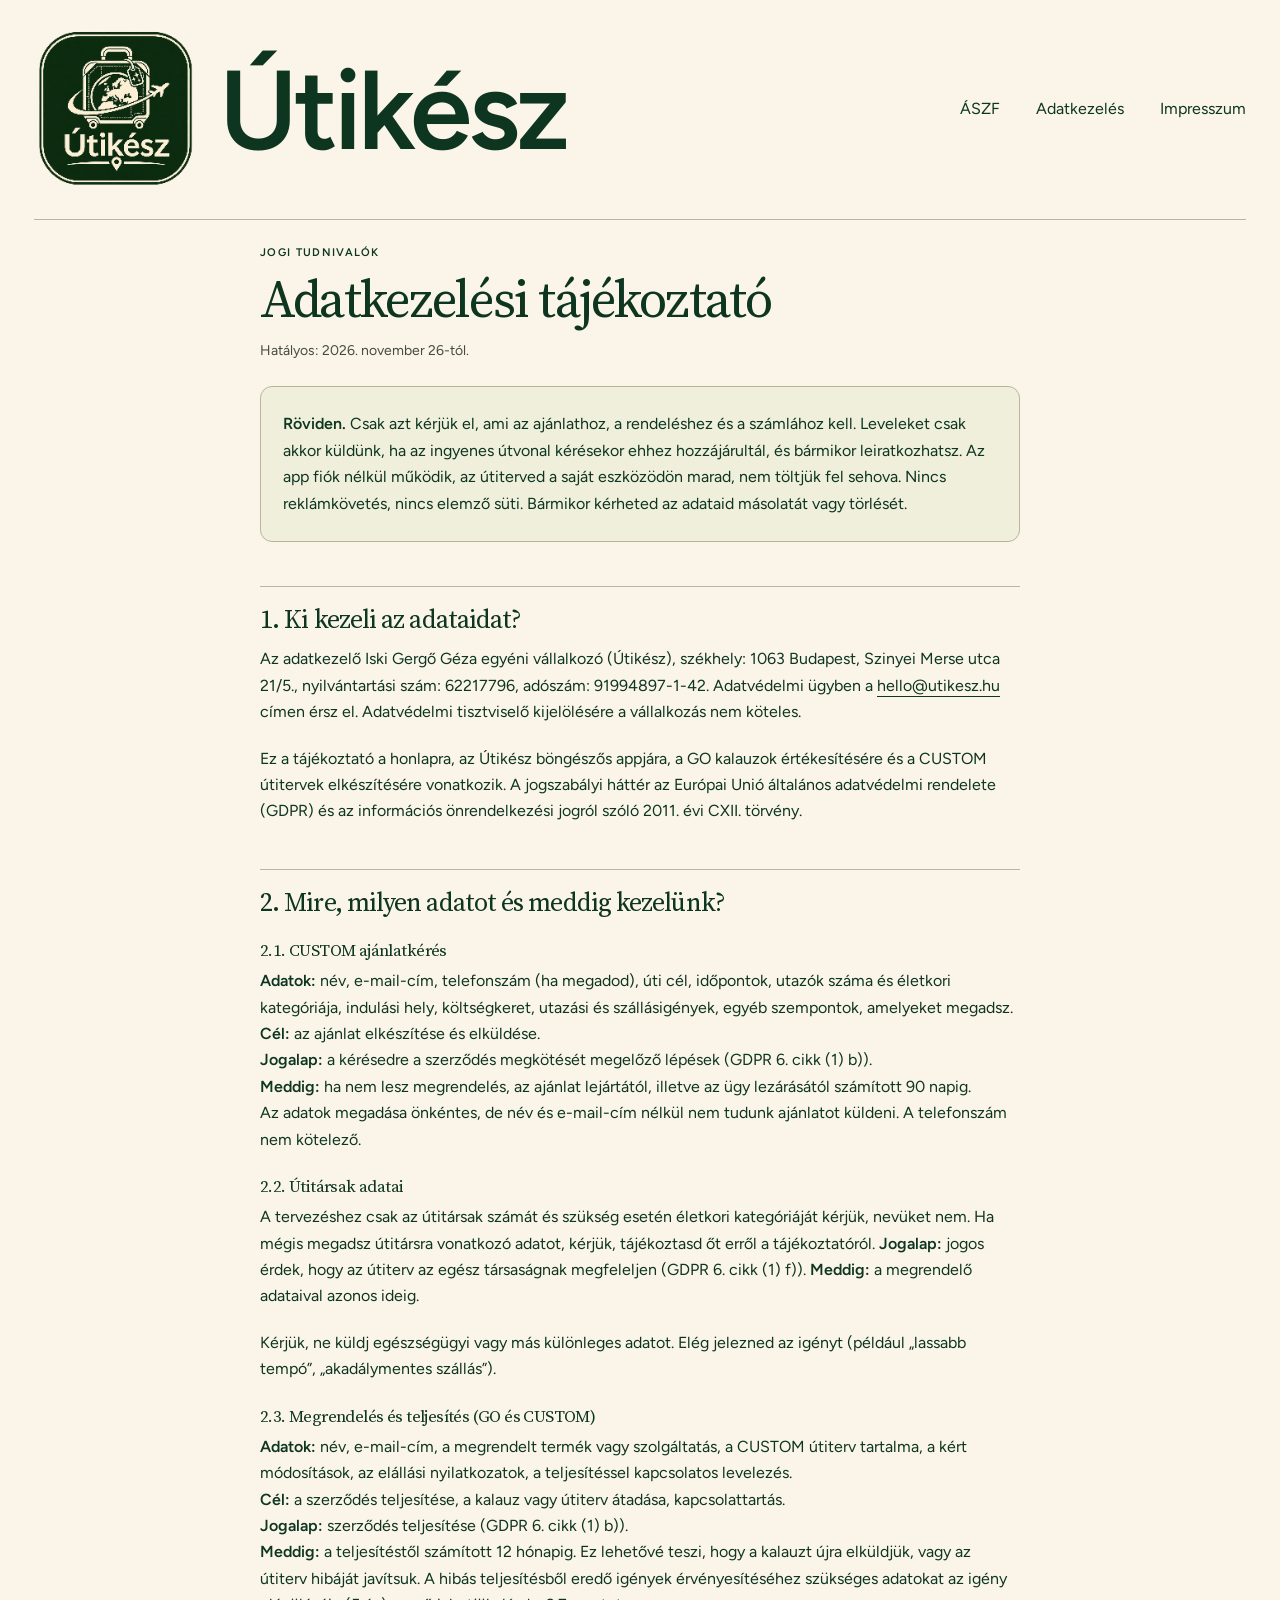
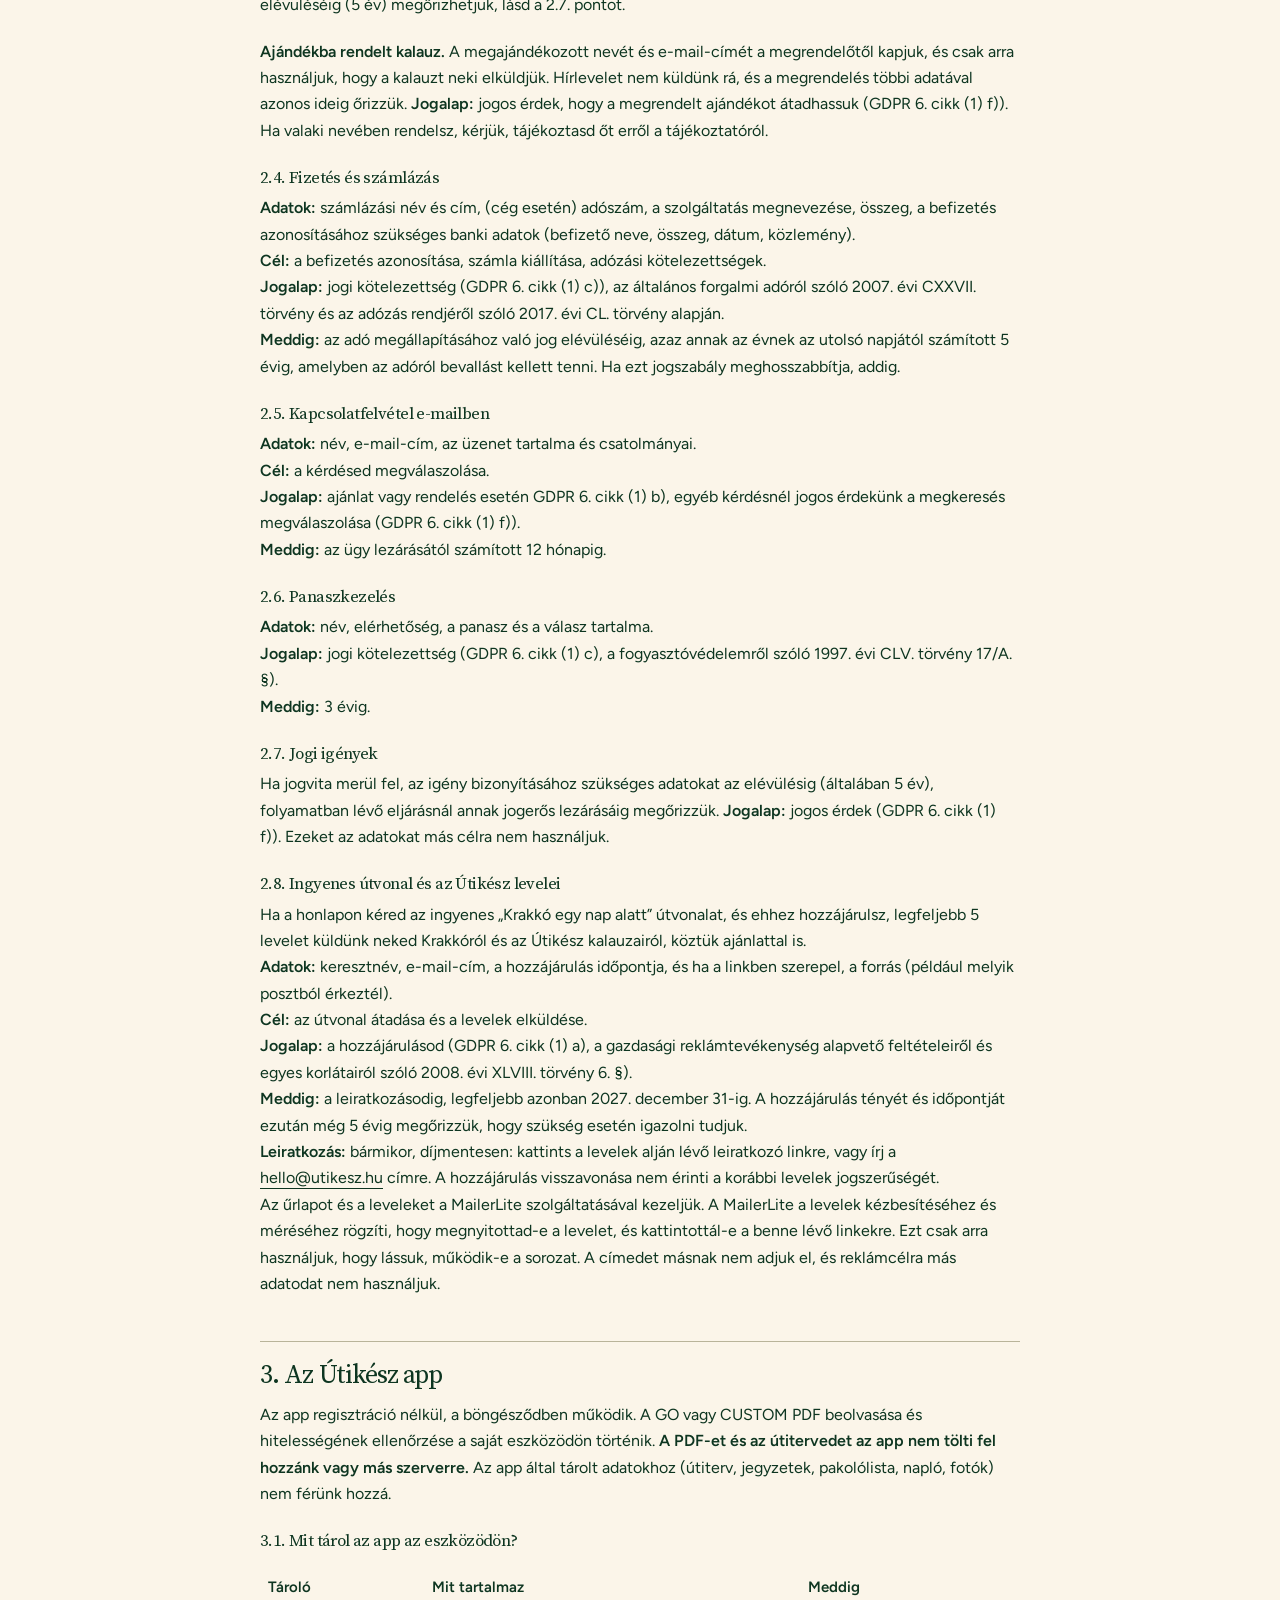
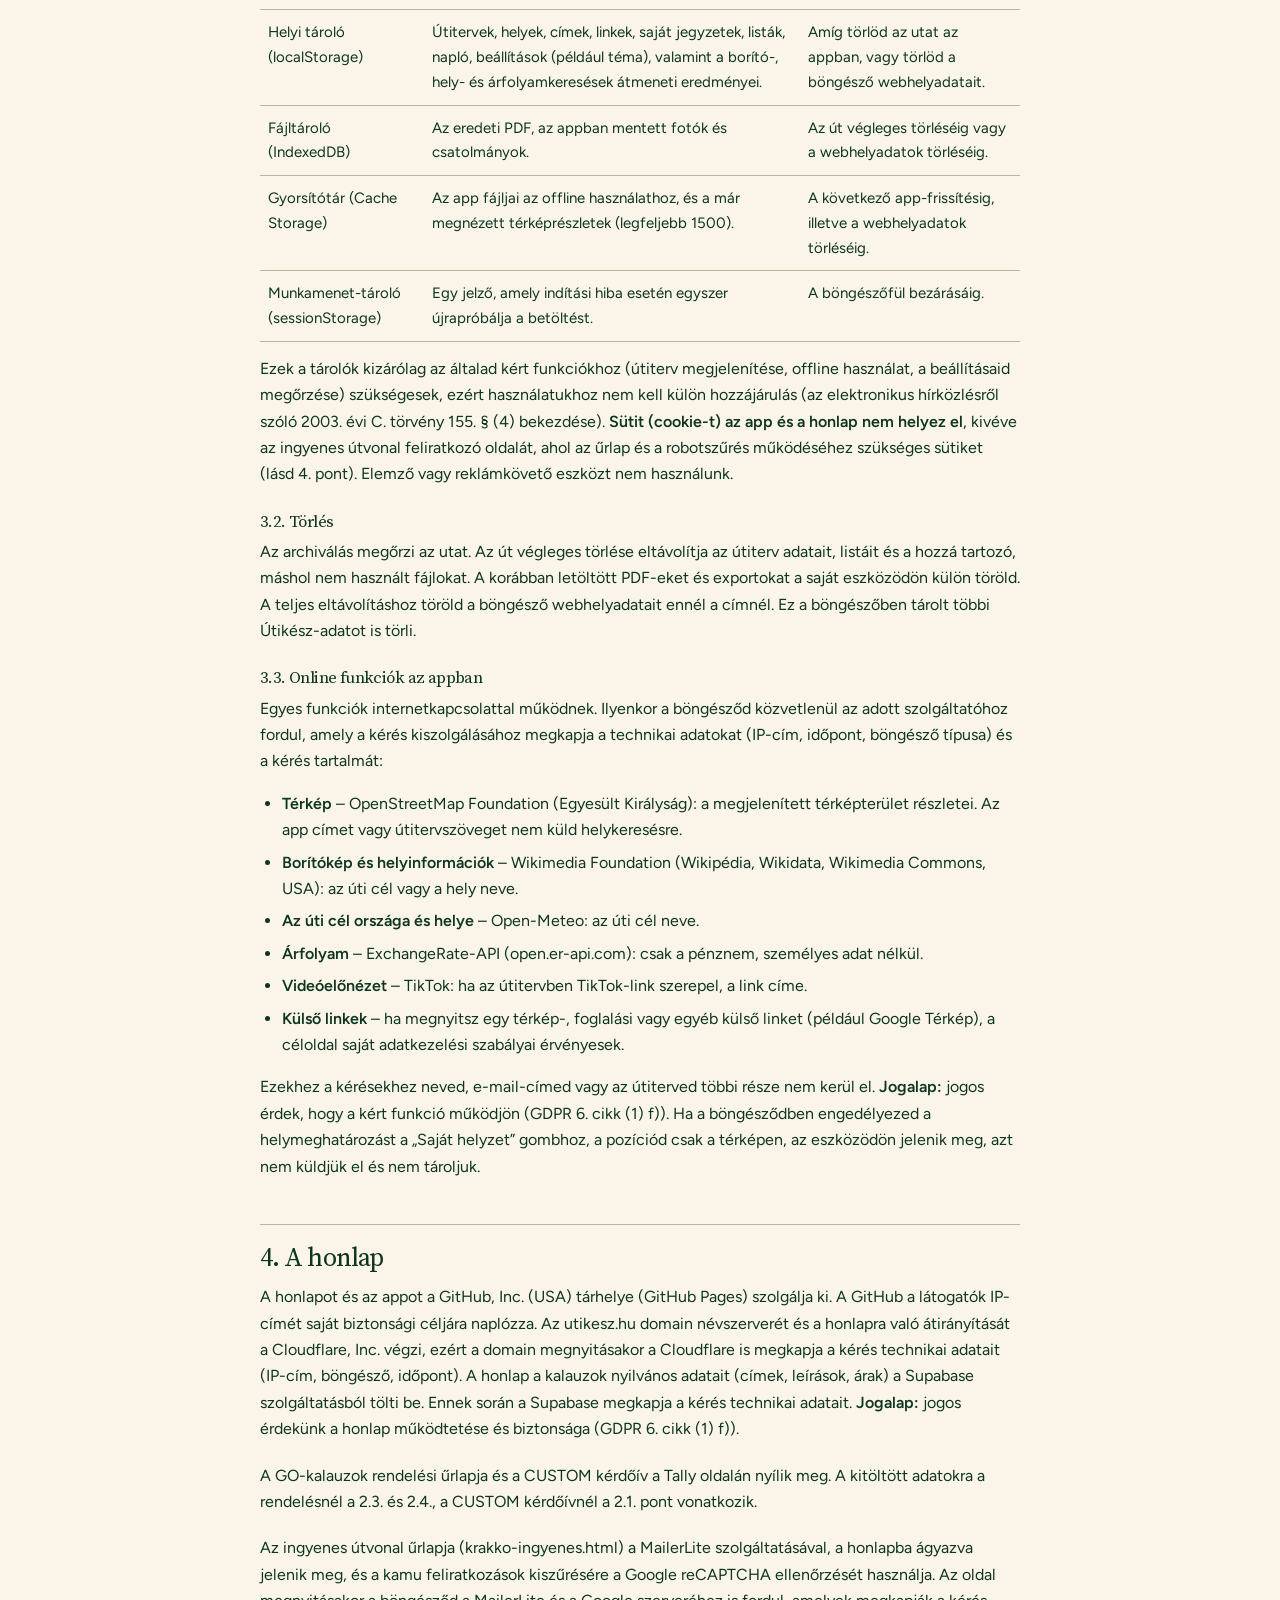
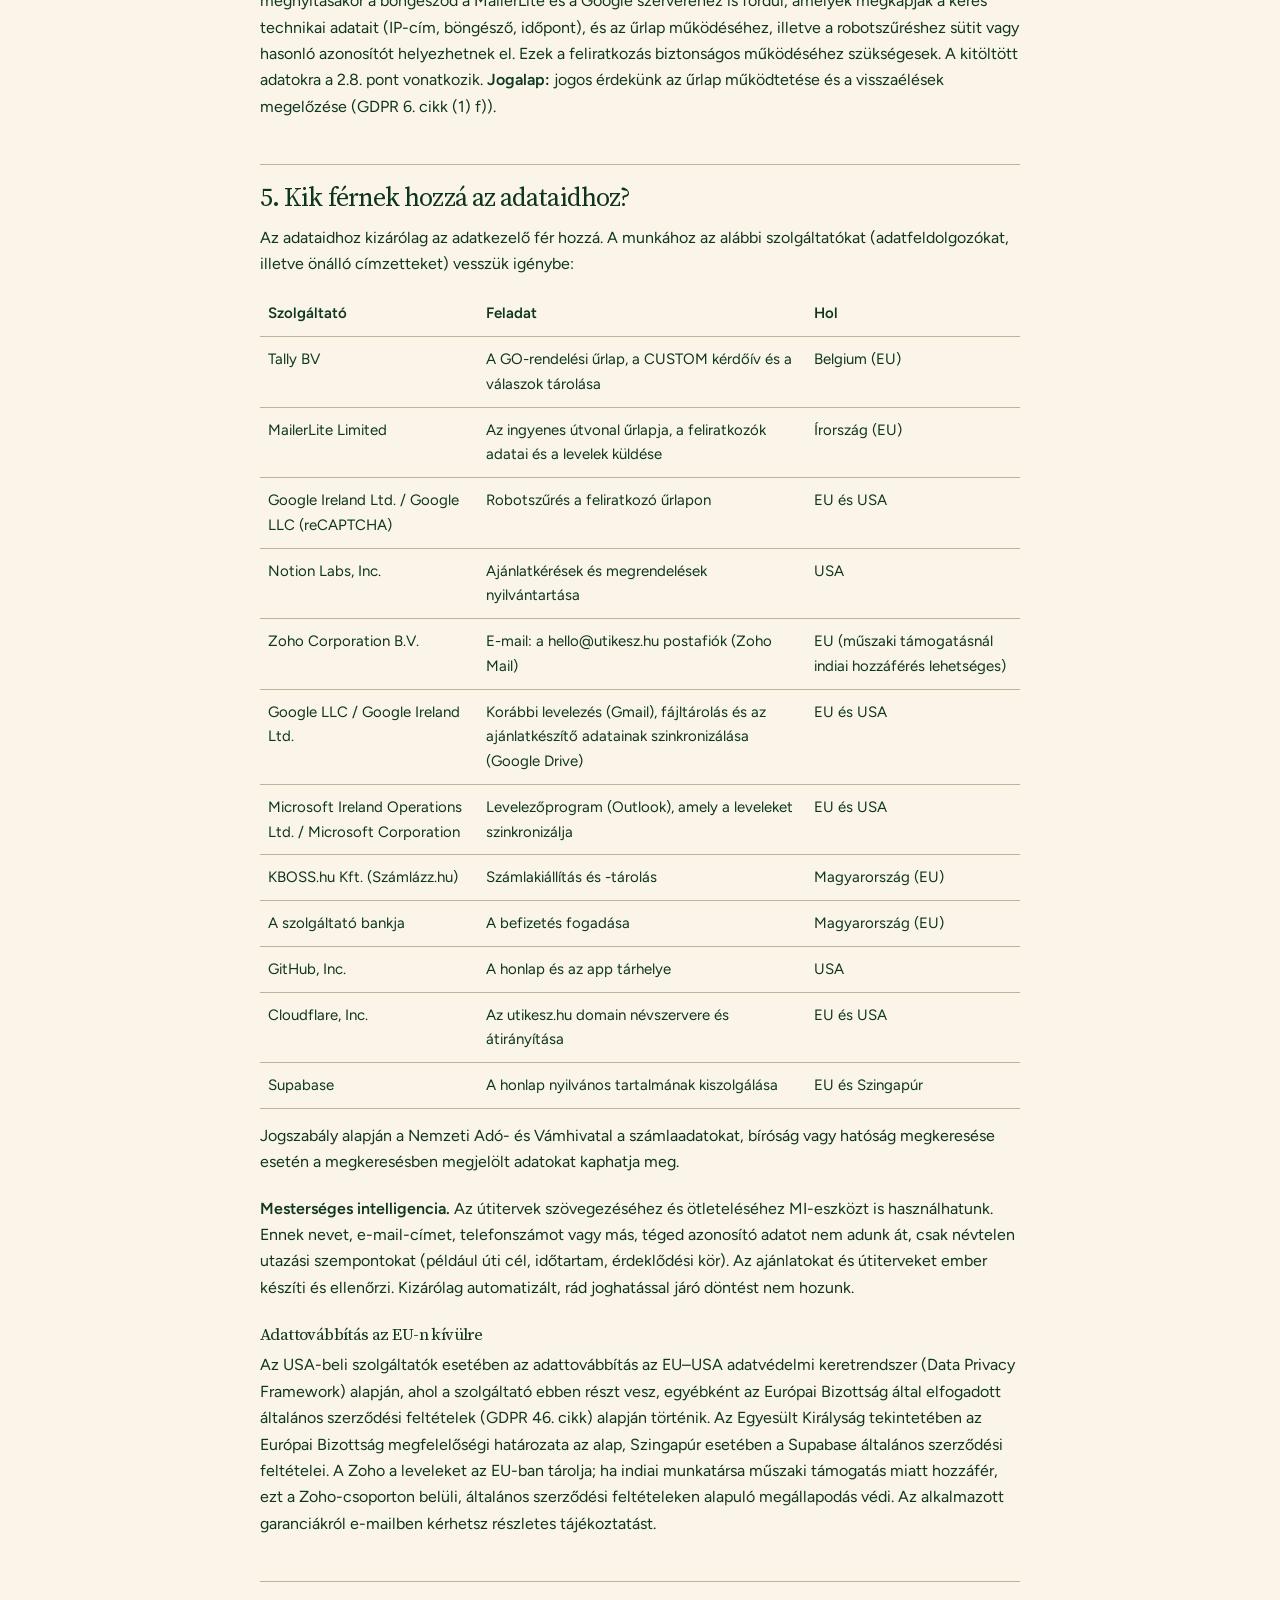
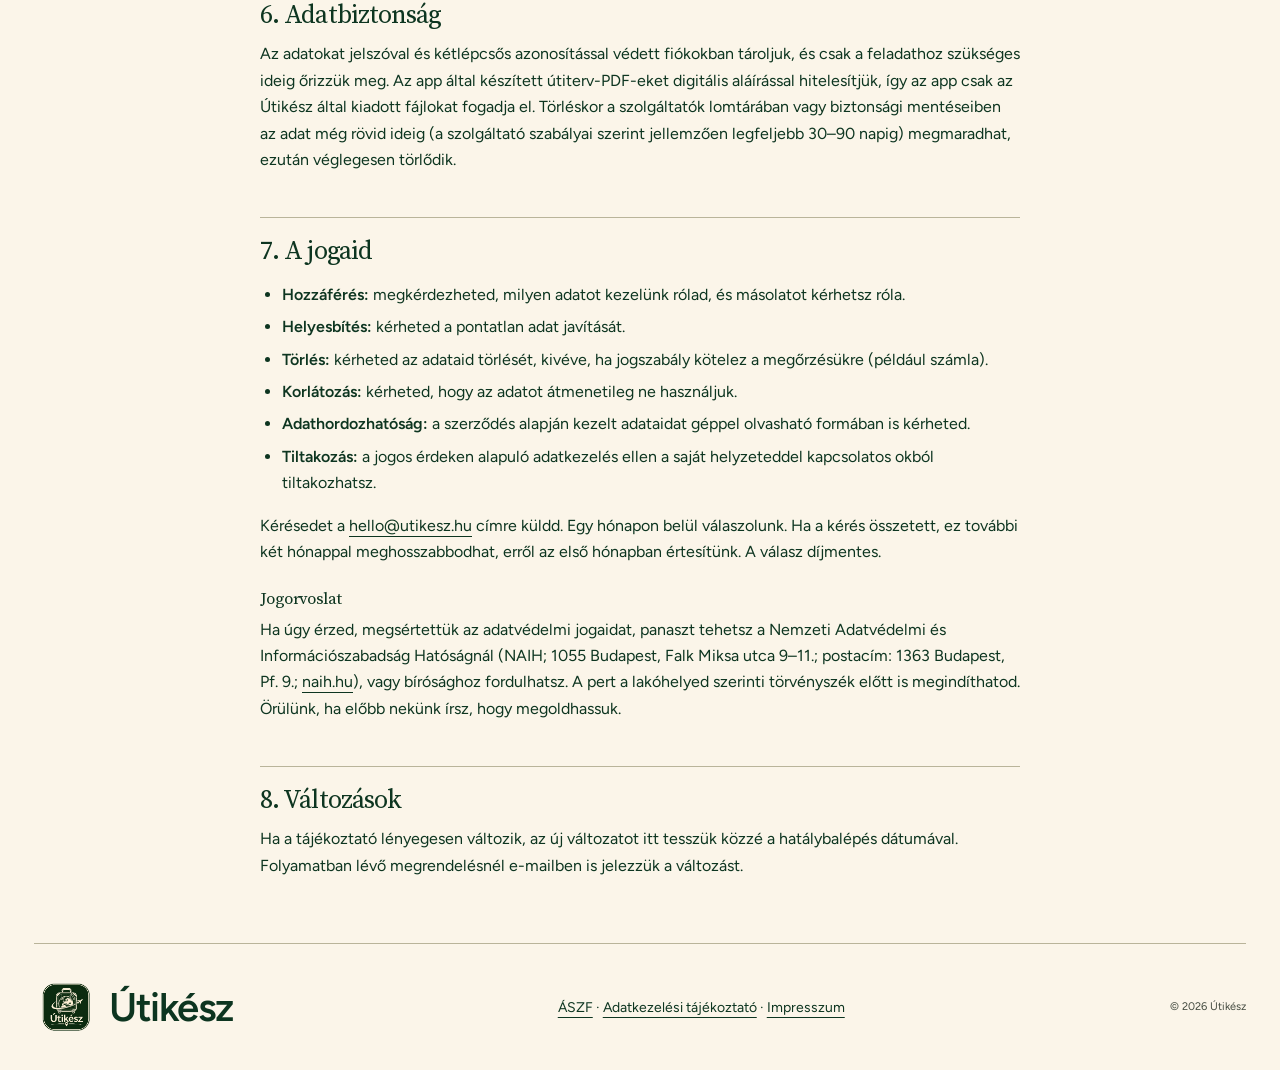
==== commit 29a5b664: "Adatkezelési tájékoztató (nov. 26-tól): Zoho Mail és Cloudflare adatfeldolgozóként, Tally GO-rendelé" ====
--- a/adatvedelem.html
+++ b/adatvedelem.html
@@ -14,7 +14,7 @@
 <main class="wrap legal">
 <p class="edition">JOGI TUDNIVALÓK</p>
 <h1>Adatkezelési tájékoztató</h1>
-<p class="legal-meta">Hatályos: 2026. november 12-től.</p>
+<p class="legal-meta">Hatályos: 2026. november 26-tól.</p>
 
 <div class="legal-box">
 <p><strong>Röviden.</strong> Csak azt kérjük el, ami az ajánlathoz, a rendeléshez és a számlához kell. Leveleket csak akkor küldünk, ha az ingyenes útvonal kérésekor ehhez hozzájárultál, és bármikor leiratkozhatsz. Az app fiók nélkül működik, az útiterved a saját eszközödön marad, nem töltjük fel sehova. Nincs reklámkövetés, nincs elemző süti. Bármikor kérheted az adataid másolatát vagy törlését.</p>
@@ -108,8 +108,8 @@
 
 <section>
 <h2>4. A honlap</h2>
-<p>A honlapot és az appot a GitHub, Inc. (USA) tárhelye (GitHub Pages) szolgálja ki. A GitHub a látogatók IP-címét saját biztonsági céljára naplózza. A honlap a kalauzok nyilvános adatait (címek, leírások, árak) a Supabase szolgáltatásból tölti be. Ennek során a Supabase megkapja a kérés technikai adatait. <strong>Jogalap:</strong> jogos érdekünk a honlap működtetése és biztonsága (GDPR 6. cikk (1) f)).</p>
-<p>A CUSTOM kérdőív a Tally oldalán nyílik meg. A kitöltött adatokra a 2.1. pont vonatkozik.</p>
+<p>A honlapot és az appot a GitHub, Inc. (USA) tárhelye (GitHub Pages) szolgálja ki. A GitHub a látogatók IP-címét saját biztonsági céljára naplózza. Az utikesz.hu domain névszerverét és a honlapra való átirányítását a Cloudflare, Inc. végzi, ezért a domain megnyitásakor a Cloudflare is megkapja a kérés technikai adatait (IP-cím, böngésző, időpont). A honlap a kalauzok nyilvános adatait (címek, leírások, árak) a Supabase szolgáltatásból tölti be. Ennek során a Supabase megkapja a kérés technikai adatait. <strong>Jogalap:</strong> jogos érdekünk a honlap működtetése és biztonsága (GDPR 6. cikk (1) f)).</p>
+<p>A GO-kalauzok rendelési űrlapja és a CUSTOM kérdőív a Tally oldalán nyílik meg. A kitöltött adatokra a rendelésnél a 2.3. és 2.4., a CUSTOM kérdőívnél a 2.1. pont vonatkozik.</p>
 <p>Az ingyenes útvonal űrlapja (krakko-ingyenes.html) a MailerLite szolgáltatásával, a honlapba ágyazva jelenik meg, és a kamu feliratkozások kiszűrésére a Google reCAPTCHA ellenőrzését használja. Az oldal megnyitásakor a böngésződ a MailerLite és a Google szerveréhez is fordul, amelyek megkapják a kérés technikai adatait (IP-cím, böngésző, időpont), és az űrlap működéséhez, illetve a robotszűréshez sütit vagy hasonló azonosítót helyezhetnek el. Ezek a feliratkozás biztonságos működéséhez szükségesek. A kitöltött adatokra a 2.8. pont vonatkozik. <strong>Jogalap:</strong> jogos érdekünk az űrlap működtetése és a visszaélések megelőzése (GDPR 6. cikk (1) f)).</p>
 </section>
 
@@ -119,22 +119,24 @@
 <table class="legal-table">
 <thead><tr><th>Szolgáltató</th><th>Feladat</th><th>Hol</th></tr></thead>
 <tbody>
-<tr><td>Tally BV</td><td>A CUSTOM kérdőív és a válaszok tárolása</td><td>Belgium (EU)</td></tr>
+<tr><td>Tally BV</td><td>A GO-rendelési űrlap, a CUSTOM kérdőív és a válaszok tárolása</td><td>Belgium (EU)</td></tr>
 <tr><td>MailerLite Limited</td><td>Az ingyenes útvonal űrlapja, a feliratkozók adatai és a levelek küldése</td><td>Írország (EU)</td></tr>
 <tr><td>Google Ireland Ltd. / Google LLC (reCAPTCHA)</td><td>Robotszűrés a feliratkozó űrlapon</td><td>EU és USA</td></tr>
 <tr><td>Notion Labs, Inc.</td><td>Ajánlatkérések és megrendelések nyilvántartása</td><td>USA</td></tr>
-<tr><td>Google LLC / Google Ireland Ltd.</td><td>E-mail (Gmail), az ajánlatkészítő adatainak szinkronizálása (Google Drive)</td><td>EU és USA</td></tr>
+<tr><td>Zoho Corporation B.V.</td><td>E-mail: a hello@utikesz.hu postafiók (Zoho Mail)</td><td>EU (műszaki támogatásnál indiai hozzáférés lehetséges)</td></tr>
+<tr><td>Google LLC / Google Ireland Ltd.</td><td>Korábbi levelezés (Gmail), fájltárolás és az ajánlatkészítő adatainak szinkronizálása (Google Drive)</td><td>EU és USA</td></tr>
 <tr><td>Microsoft Ireland Operations Ltd. / Microsoft Corporation</td><td>Levelezőprogram (Outlook), amely a leveleket szinkronizálja</td><td>EU és USA</td></tr>
 <tr><td>KBOSS.hu Kft. (Számlázz.hu)</td><td>Számlakiállítás és -tárolás</td><td>Magyarország (EU)</td></tr>
 <tr><td>A szolgáltató bankja</td><td>A befizetés fogadása</td><td>Magyarország (EU)</td></tr>
 <tr><td>GitHub, Inc.</td><td>A honlap és az app tárhelye</td><td>USA</td></tr>
+<tr><td>Cloudflare, Inc.</td><td>Az utikesz.hu domain névszervere és átirányítása</td><td>EU és USA</td></tr>
 <tr><td>Supabase</td><td>A honlap nyilvános tartalmának kiszolgálása</td><td>EU és Szingapúr</td></tr>
 </tbody>
 </table>
 <p>Jogszabály alapján a Nemzeti Adó- és Vámhivatal a számlaadatokat, bíróság vagy hatóság megkeresése esetén a megkeresésben megjelölt adatokat kaphatja meg.</p>
 <p><strong>Mesterséges intelligencia.</strong> Az útitervek szövegezéséhez és ötleteléséhez MI-eszközt is használhatunk. Ennek nevet, e-mail-címet, telefonszámot vagy más, téged azonosító adatot nem adunk át, csak névtelen utazási szempontokat (például úti cél, időtartam, érdeklődési kör). Az ajánlatokat és útiterveket ember készíti és ellenőrzi. Kizárólag automatizált, rád joghatással járó döntést nem hozunk.</p>
 <h3>Adattovábbítás az EU-n kívülre</h3>
-<p>Az USA-beli szolgáltatók esetében az adattovábbítás az EU–USA adatvédelmi keretrendszer (Data Privacy Framework) alapján, ahol a szolgáltató ebben részt vesz, egyébként az Európai Bizottság által elfogadott általános szerződési feltételek (GDPR 46. cikk) alapján történik. Az Egyesült Királyság tekintetében az Európai Bizottság megfelelőségi határozata az alap, Szingapúr esetében a Supabase általános szerződési feltételei. Az alkalmazott garanciákról e-mailben kérhetsz részletes tájékoztatást.</p>
+<p>Az USA-beli szolgáltatók esetében az adattovábbítás az EU–USA adatvédelmi keretrendszer (Data Privacy Framework) alapján, ahol a szolgáltató ebben részt vesz, egyébként az Európai Bizottság által elfogadott általános szerződési feltételek (GDPR 46. cikk) alapján történik. Az Egyesült Királyság tekintetében az Európai Bizottság megfelelőségi határozata az alap, Szingapúr esetében a Supabase általános szerződési feltételei. A Zoho a leveleket az EU-ban tárolja; ha indiai munkatársa műszaki támogatás miatt hozzáfér, ezt a Zoho-csoporton belüli, általános szerződési feltételeken alapuló megállapodás védi. Az alkalmazott garanciákról e-mailben kérhetsz részletes tájékoztatást.</p>
 </section>
 
 <section>
--- a/site.css
+++ b/site.css
@@ -22,3 +22,5 @@
 @media(max-width:700px){.hero .hero-copy>p.hero-description:not(.small){font-size:21px;line-height:1.45}}
 
 .catalog-price>.text-link{margin-top:12px;font-family:Figtree,sans-serif;font-size:13px}.booking-note{padding-block:10px 18px}@media(min-width:901px){.hero .edition{margin-bottom:30px}.hero h1{margin-bottom:20px}.hero .hero-copy>p.hero-description{line-height:1.3}.hero-actions{margin-top:32px}.hero-copy{padding-bottom:0}.catalog-row{padding-block:25px}}
+.guide-info>.guide-buy{margin-top:25px;border-radius:7px}@media(max-width:700px){.guide-info>.guide-buy{margin-top:18px;font-size:13px;padding:11px 16px}}
+.catalog-price>.button{margin-top:16px;border-radius:7px;font-size:15px;padding:12px 22px}@media(max-width:700px){.catalog-price>.button{margin-top:14px;font-size:14px;padding:11px 18px}}
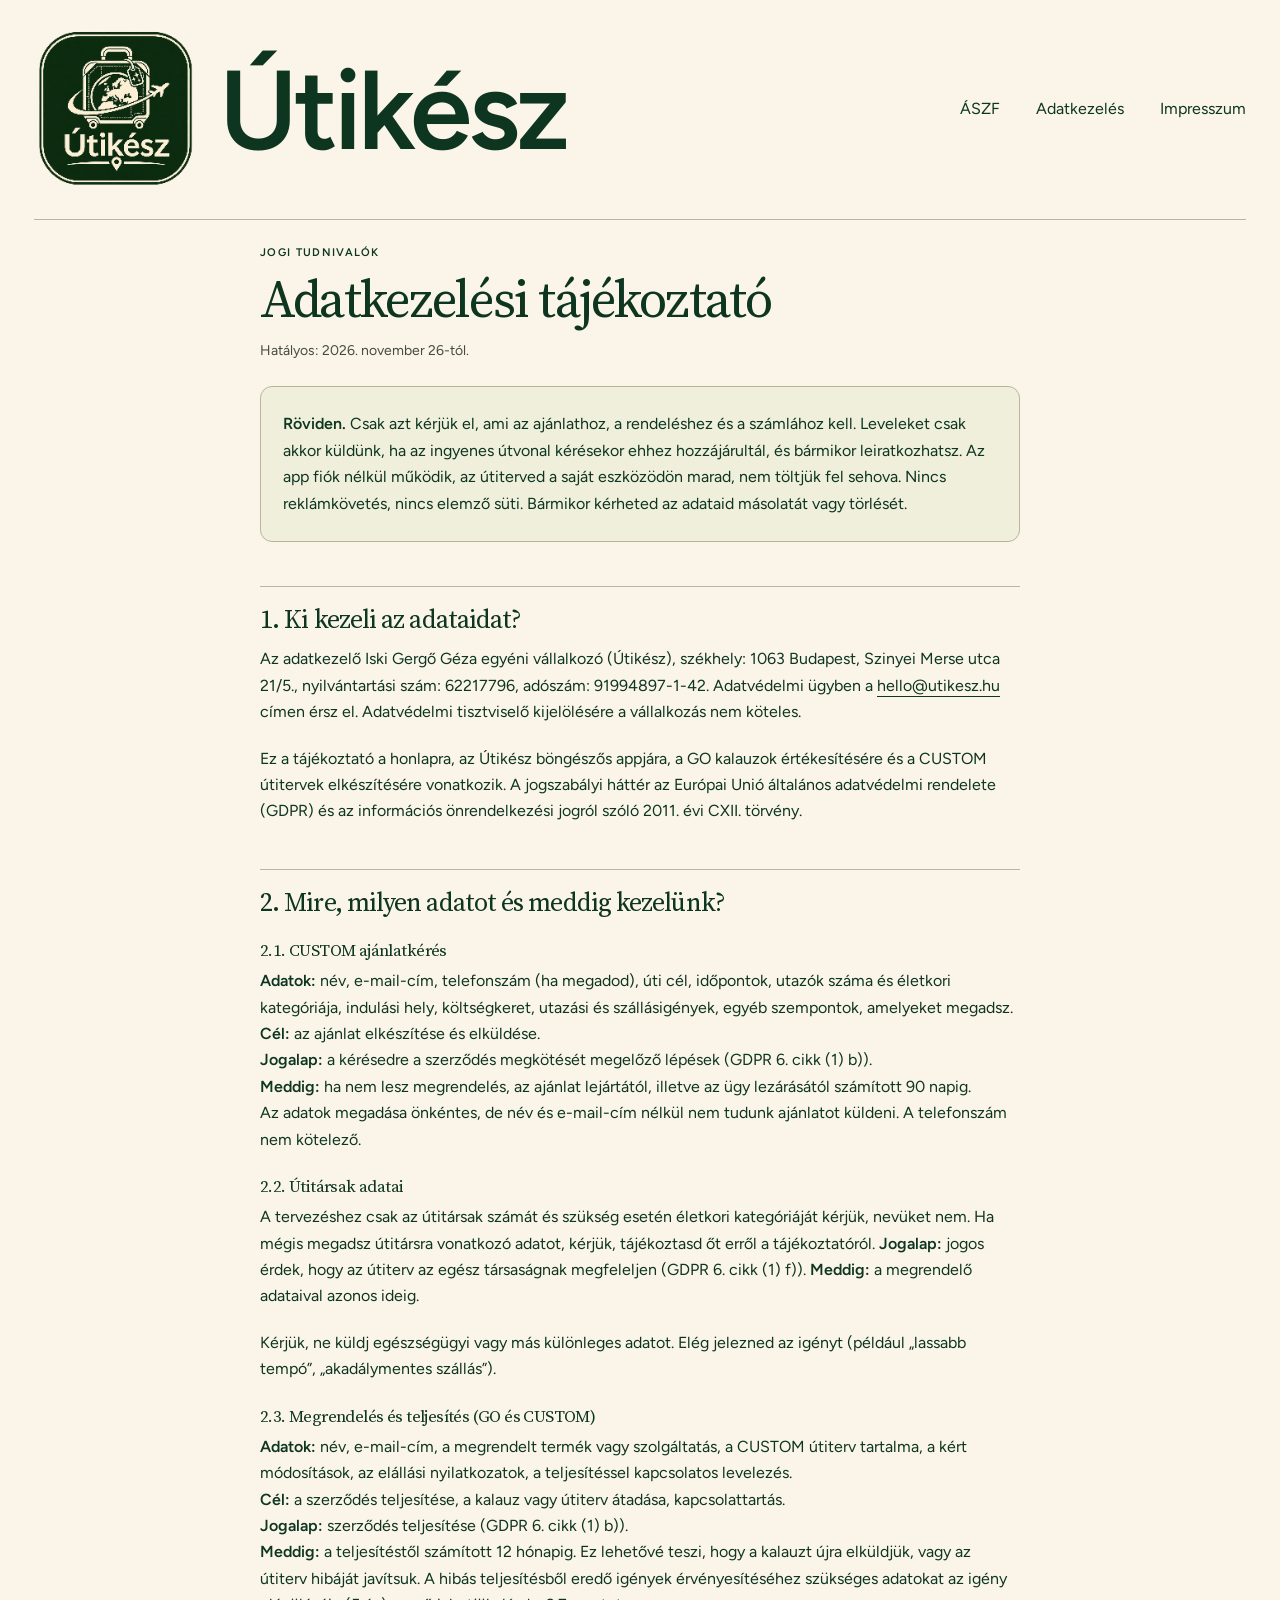
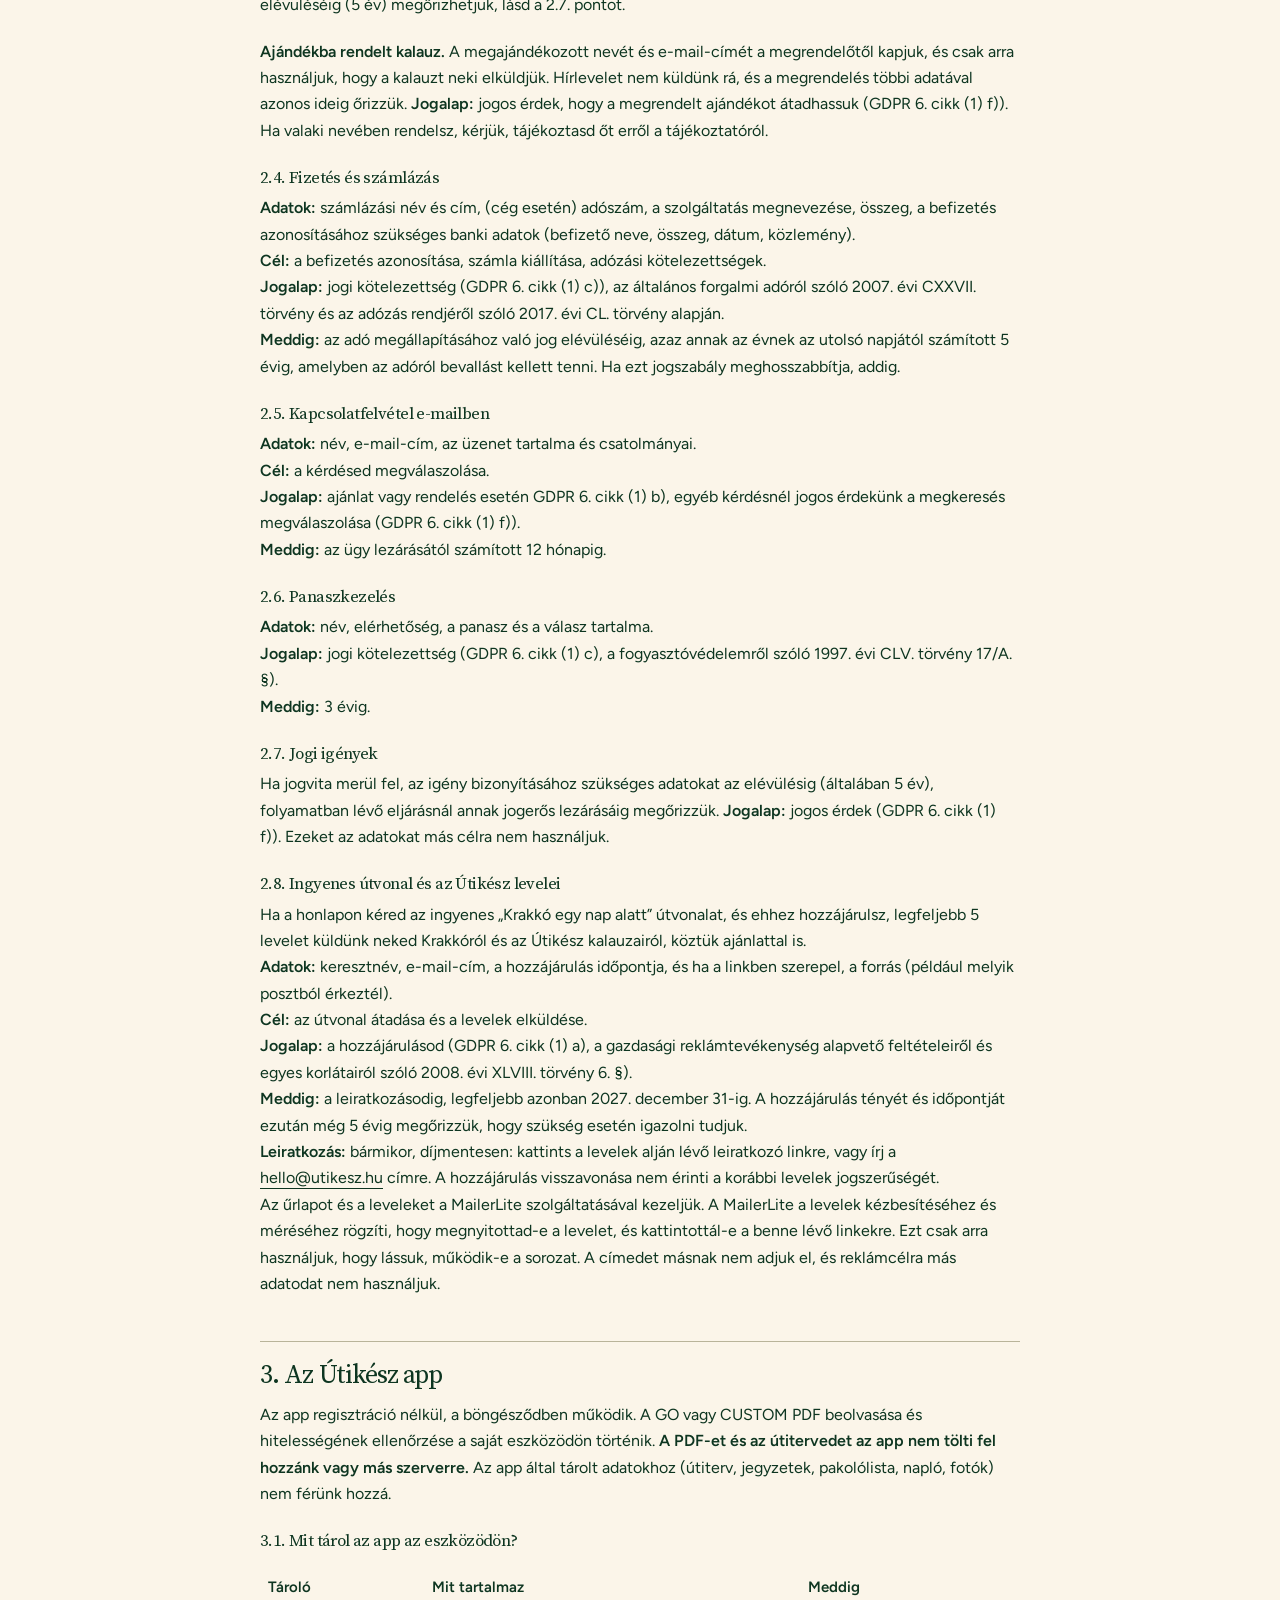
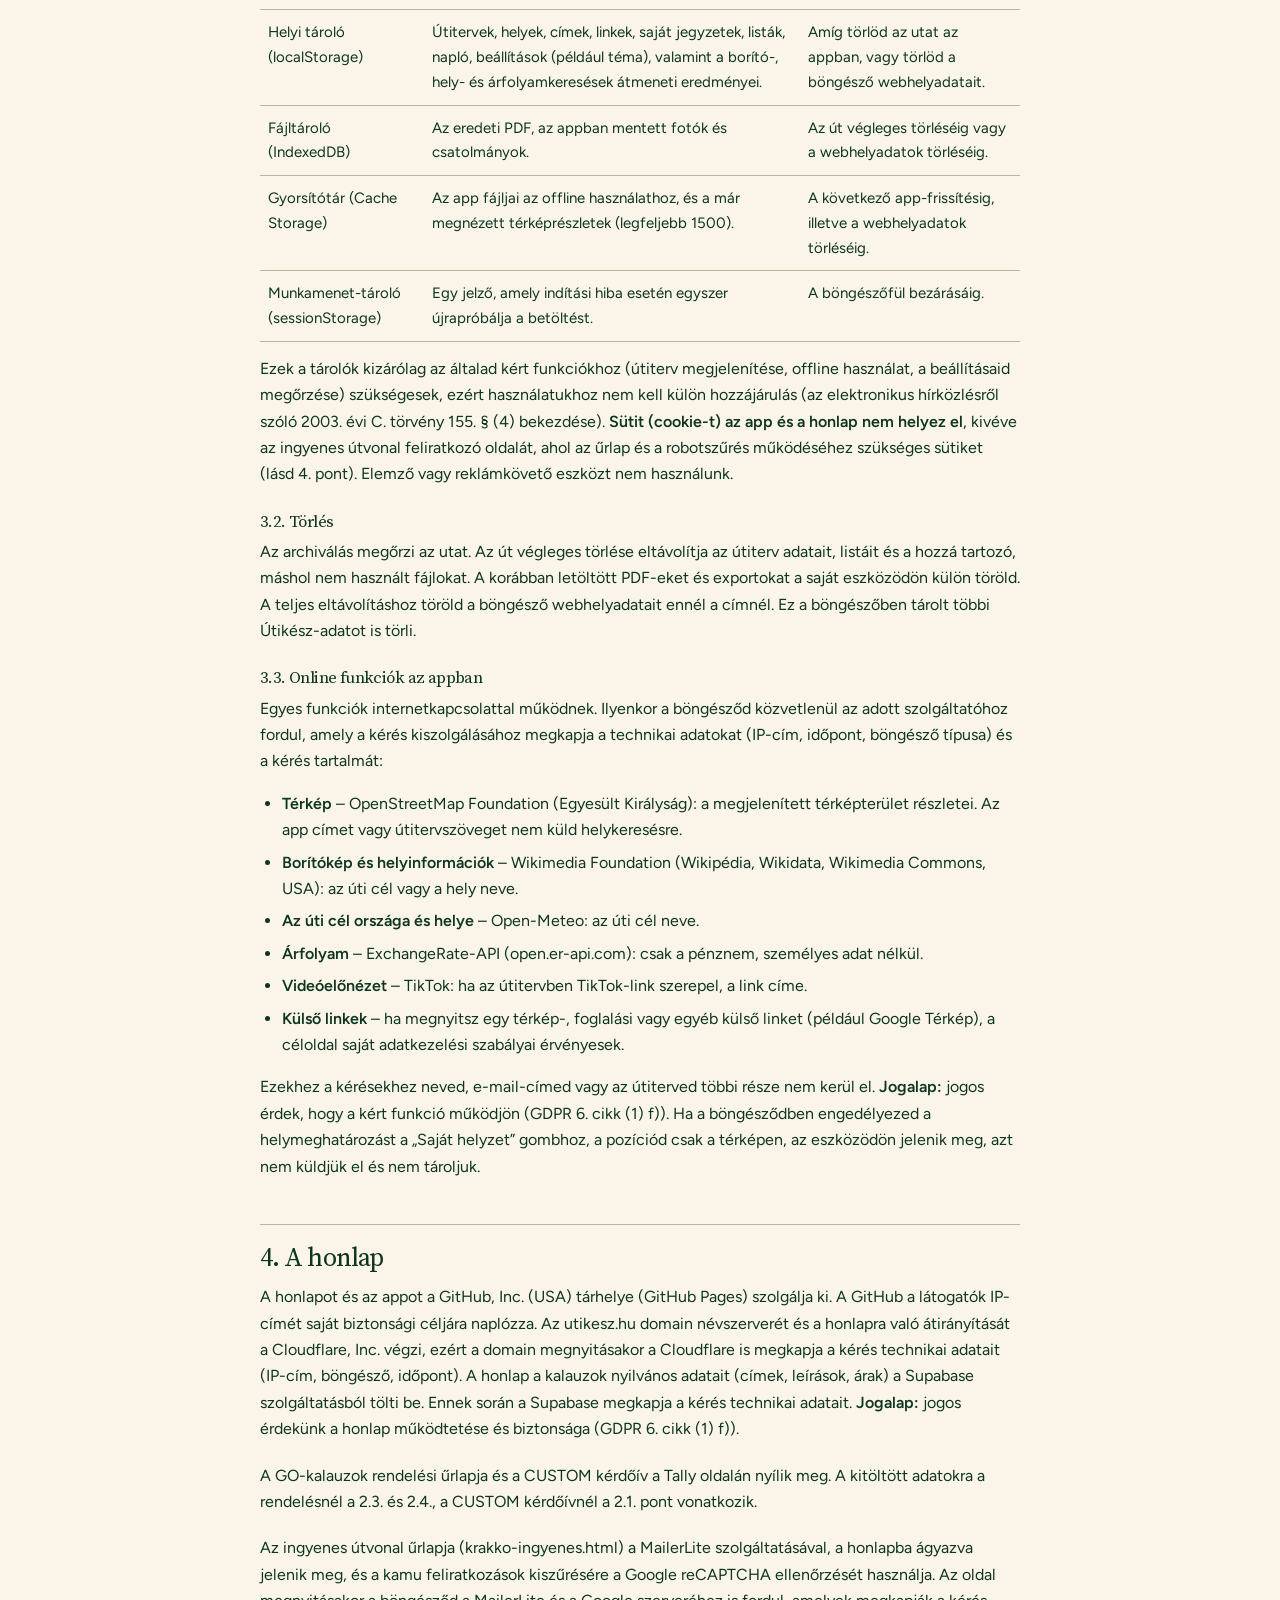
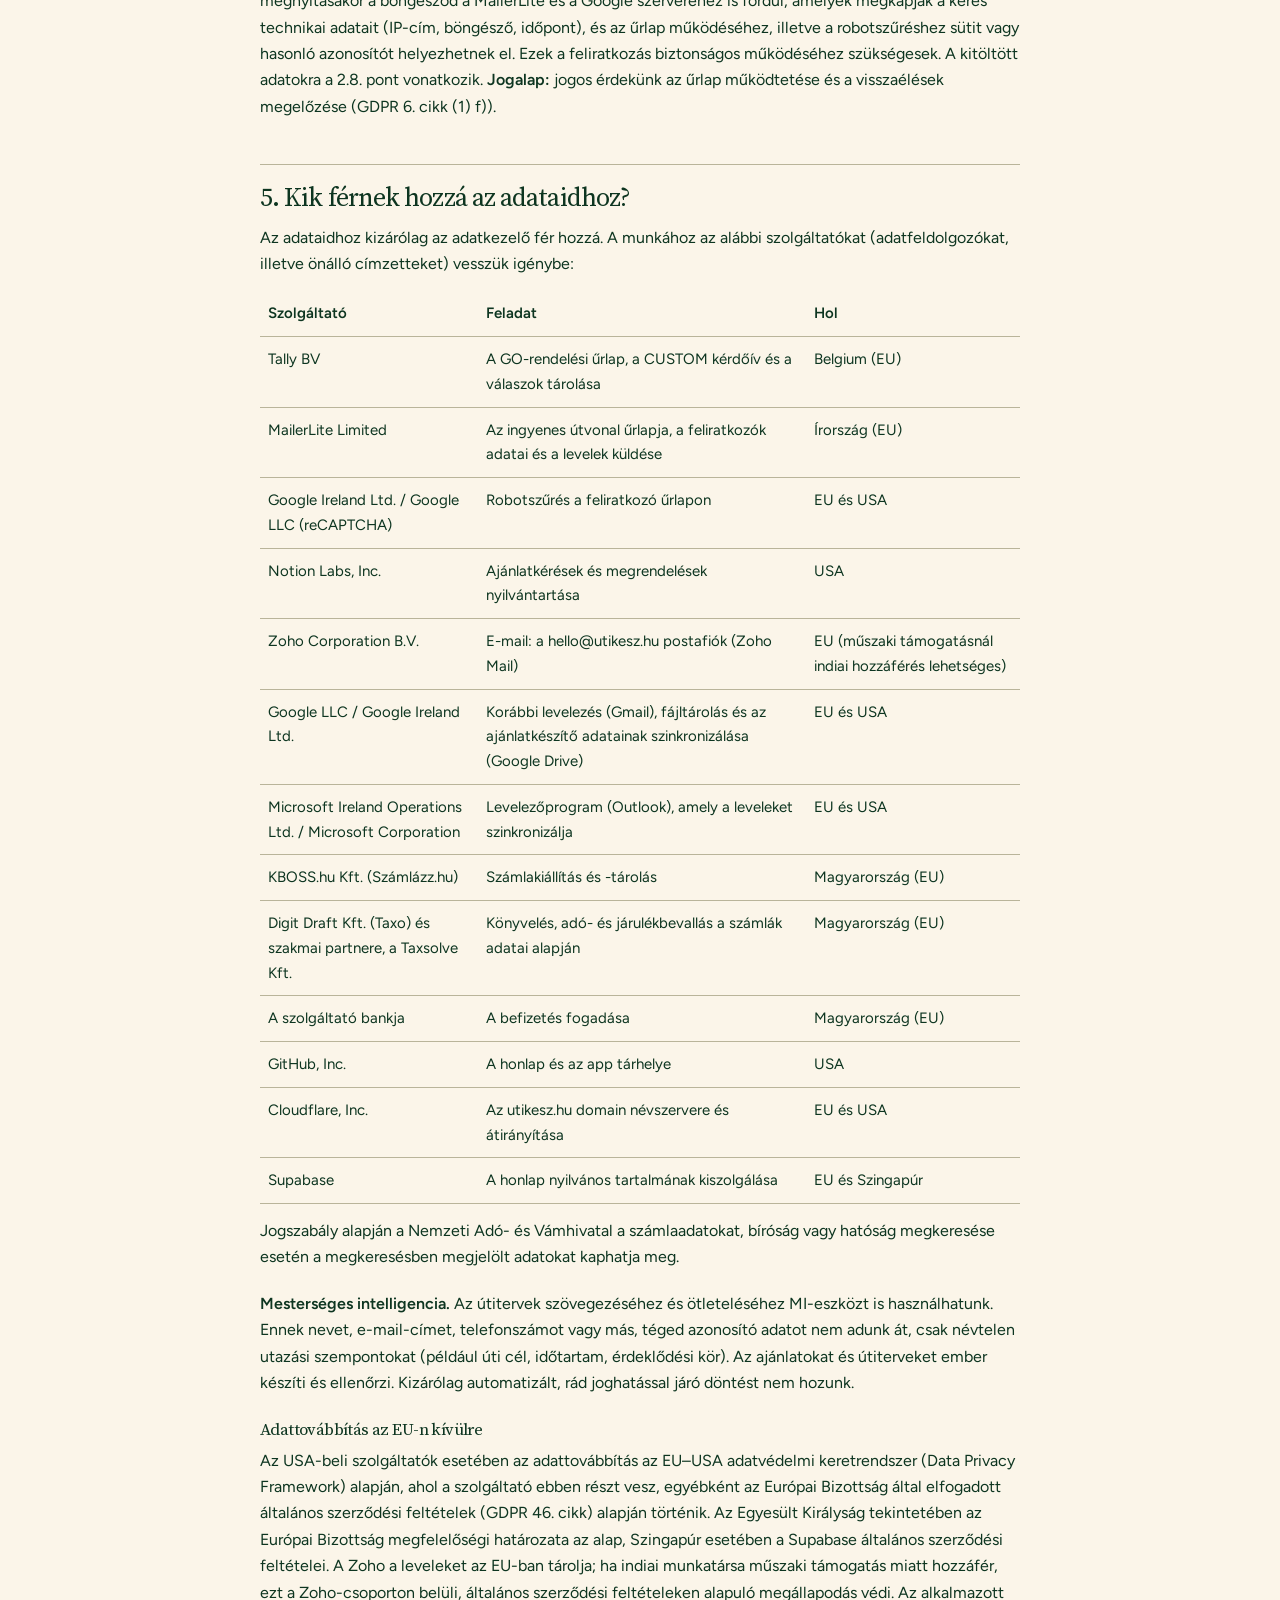
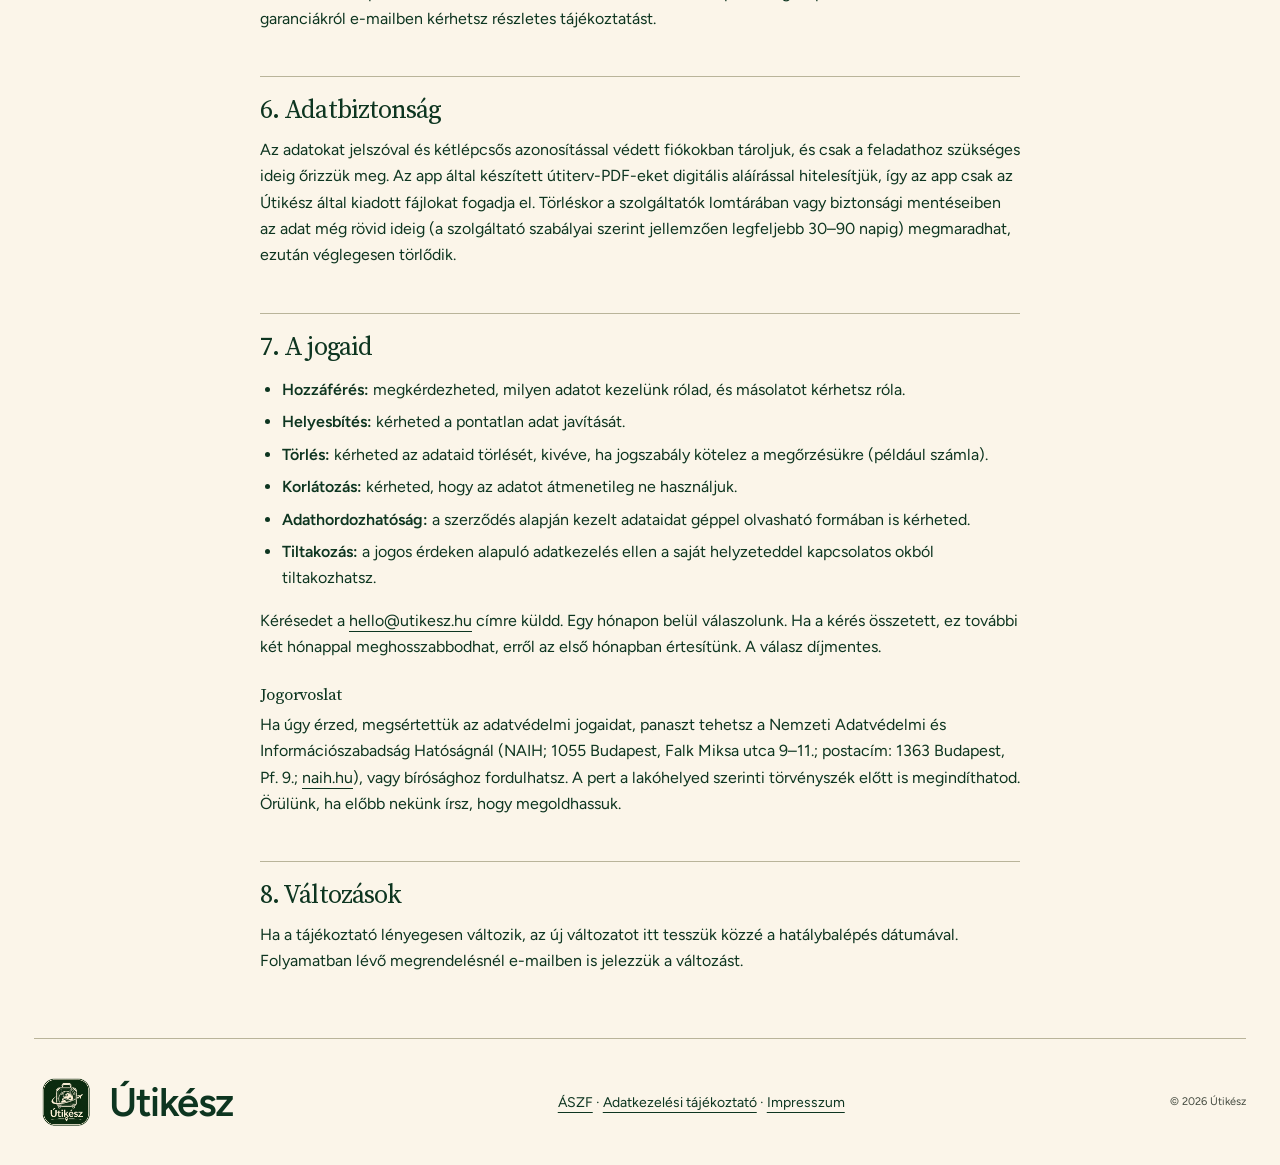
==== commit d706141d: "Adatkezelési tájékoztató (nov. 26-tól): Taxo (Digit Draft Kft., Taxsolve Kft.) könyvelőként adatfeld" ====
--- a/adatvedelem.html
+++ b/adatvedelem.html
@@ -127,6 +127,7 @@
 <tr><td>Google LLC / Google Ireland Ltd.</td><td>Korábbi levelezés (Gmail), fájltárolás és az ajánlatkészítő adatainak szinkronizálása (Google Drive)</td><td>EU és USA</td></tr>
 <tr><td>Microsoft Ireland Operations Ltd. / Microsoft Corporation</td><td>Levelezőprogram (Outlook), amely a leveleket szinkronizálja</td><td>EU és USA</td></tr>
 <tr><td>KBOSS.hu Kft. (Számlázz.hu)</td><td>Számlakiállítás és -tárolás</td><td>Magyarország (EU)</td></tr>
+<tr><td>Digit Draft Kft. (Taxo) és szakmai partnere, a Taxsolve Kft.</td><td>Könyvelés, adó- és járulékbevallás a számlák adatai alapján</td><td>Magyarország (EU)</td></tr>
 <tr><td>A szolgáltató bankja</td><td>A befizetés fogadása</td><td>Magyarország (EU)</td></tr>
 <tr><td>GitHub, Inc.</td><td>A honlap és az app tárhelye</td><td>USA</td></tr>
 <tr><td>Cloudflare, Inc.</td><td>Az utikesz.hu domain névszervere és átirányítása</td><td>EU és USA</td></tr>
